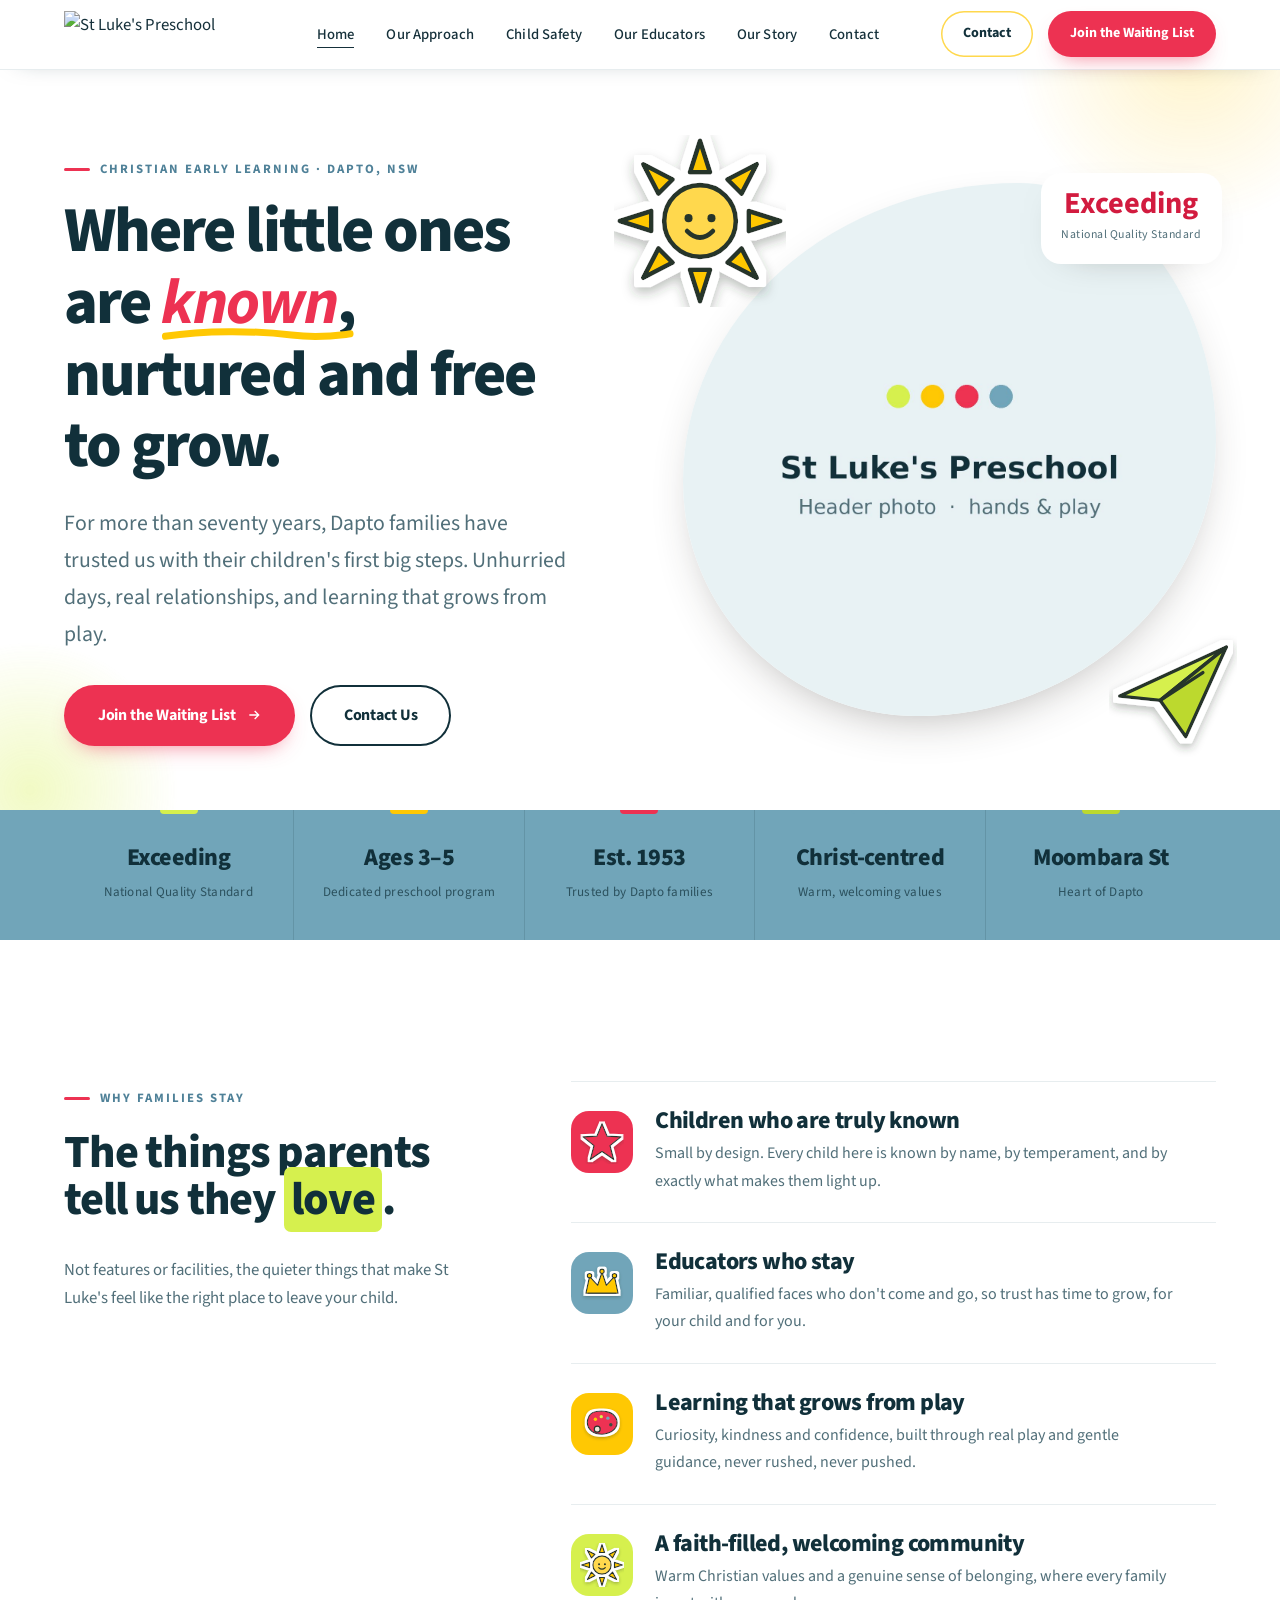
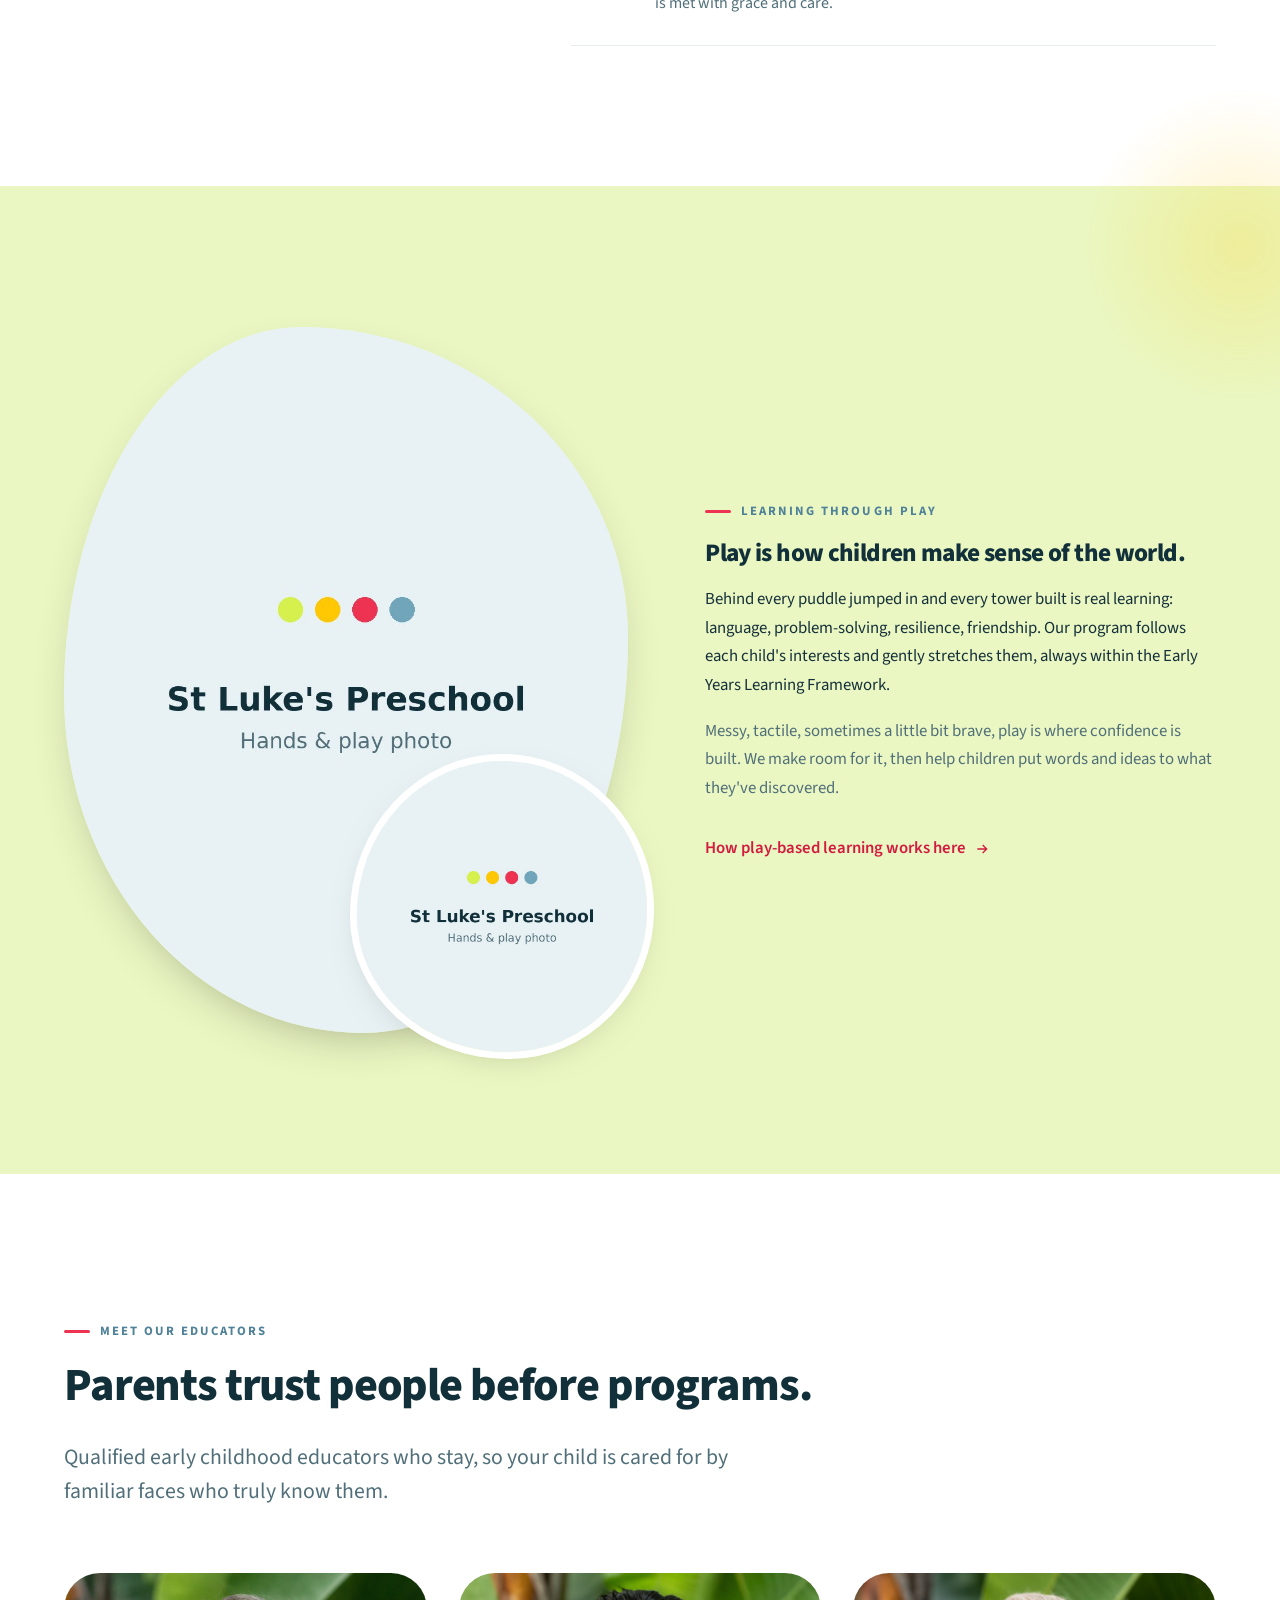
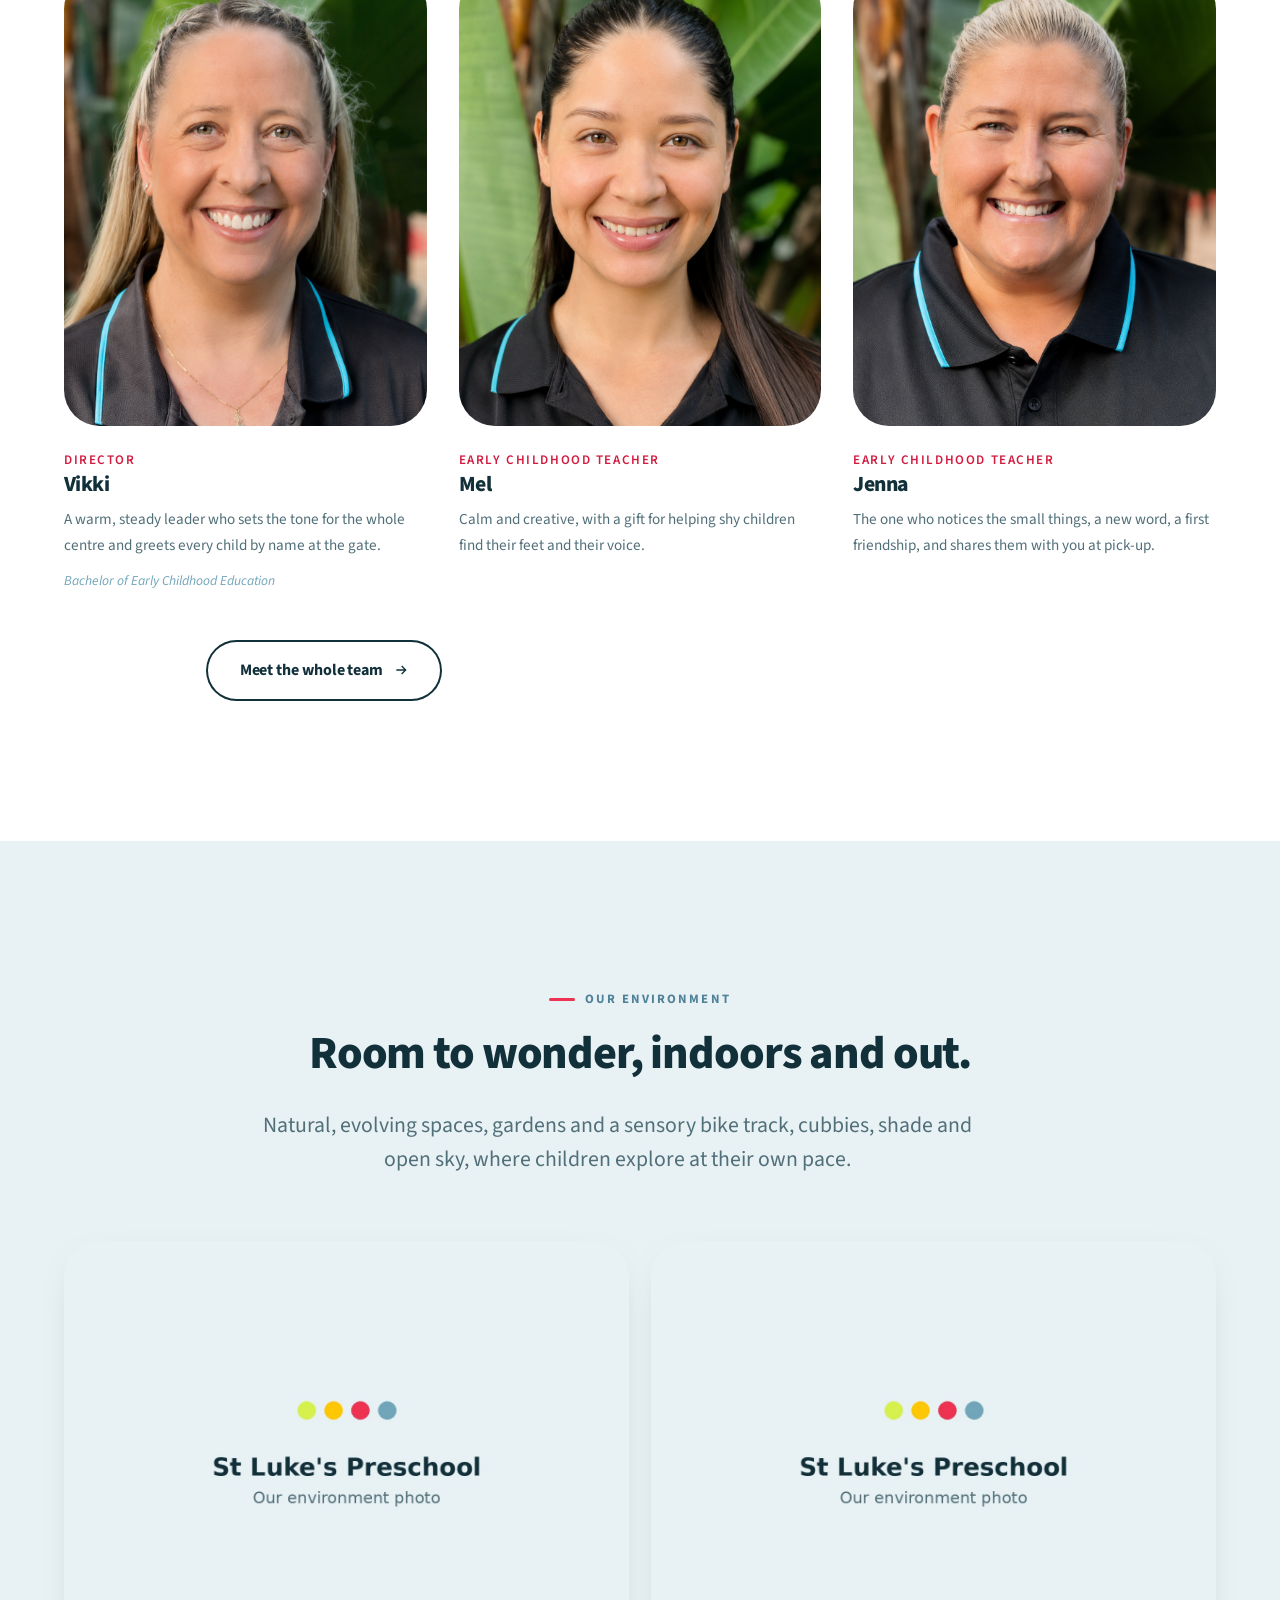
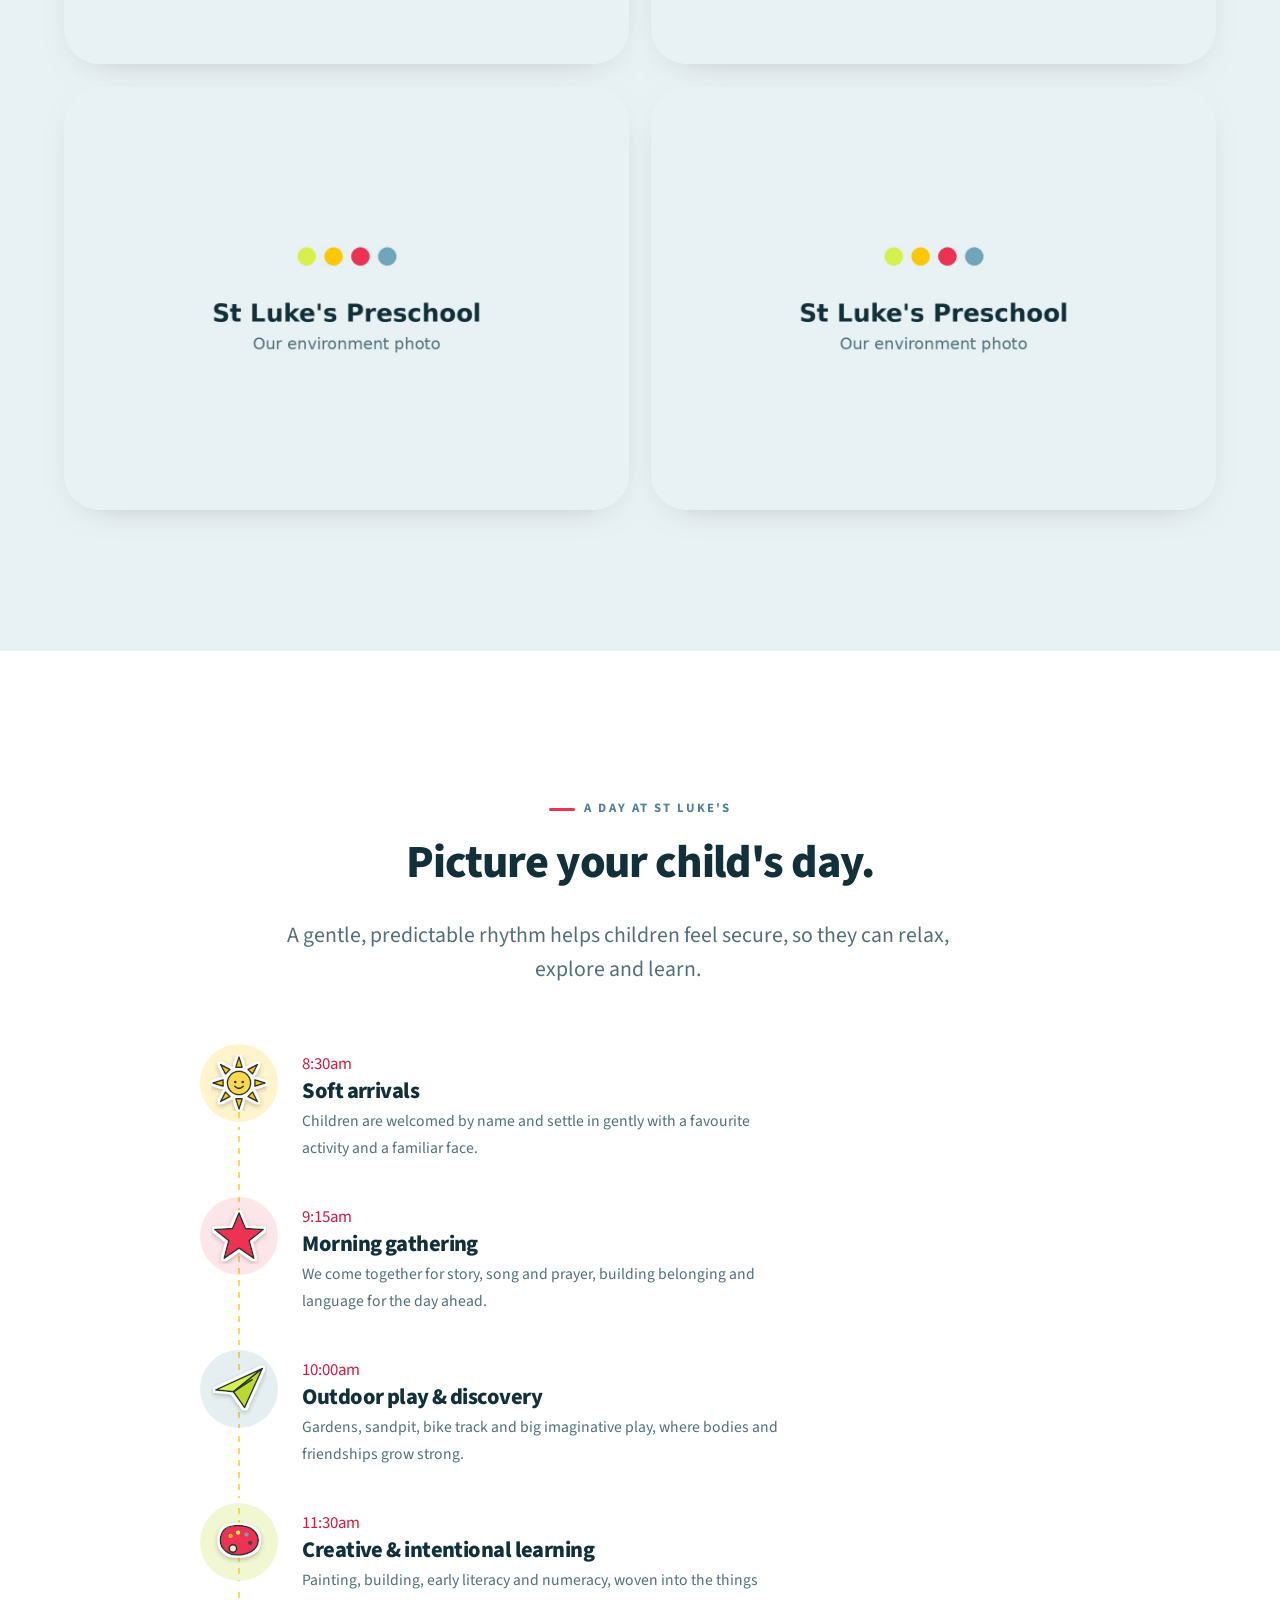
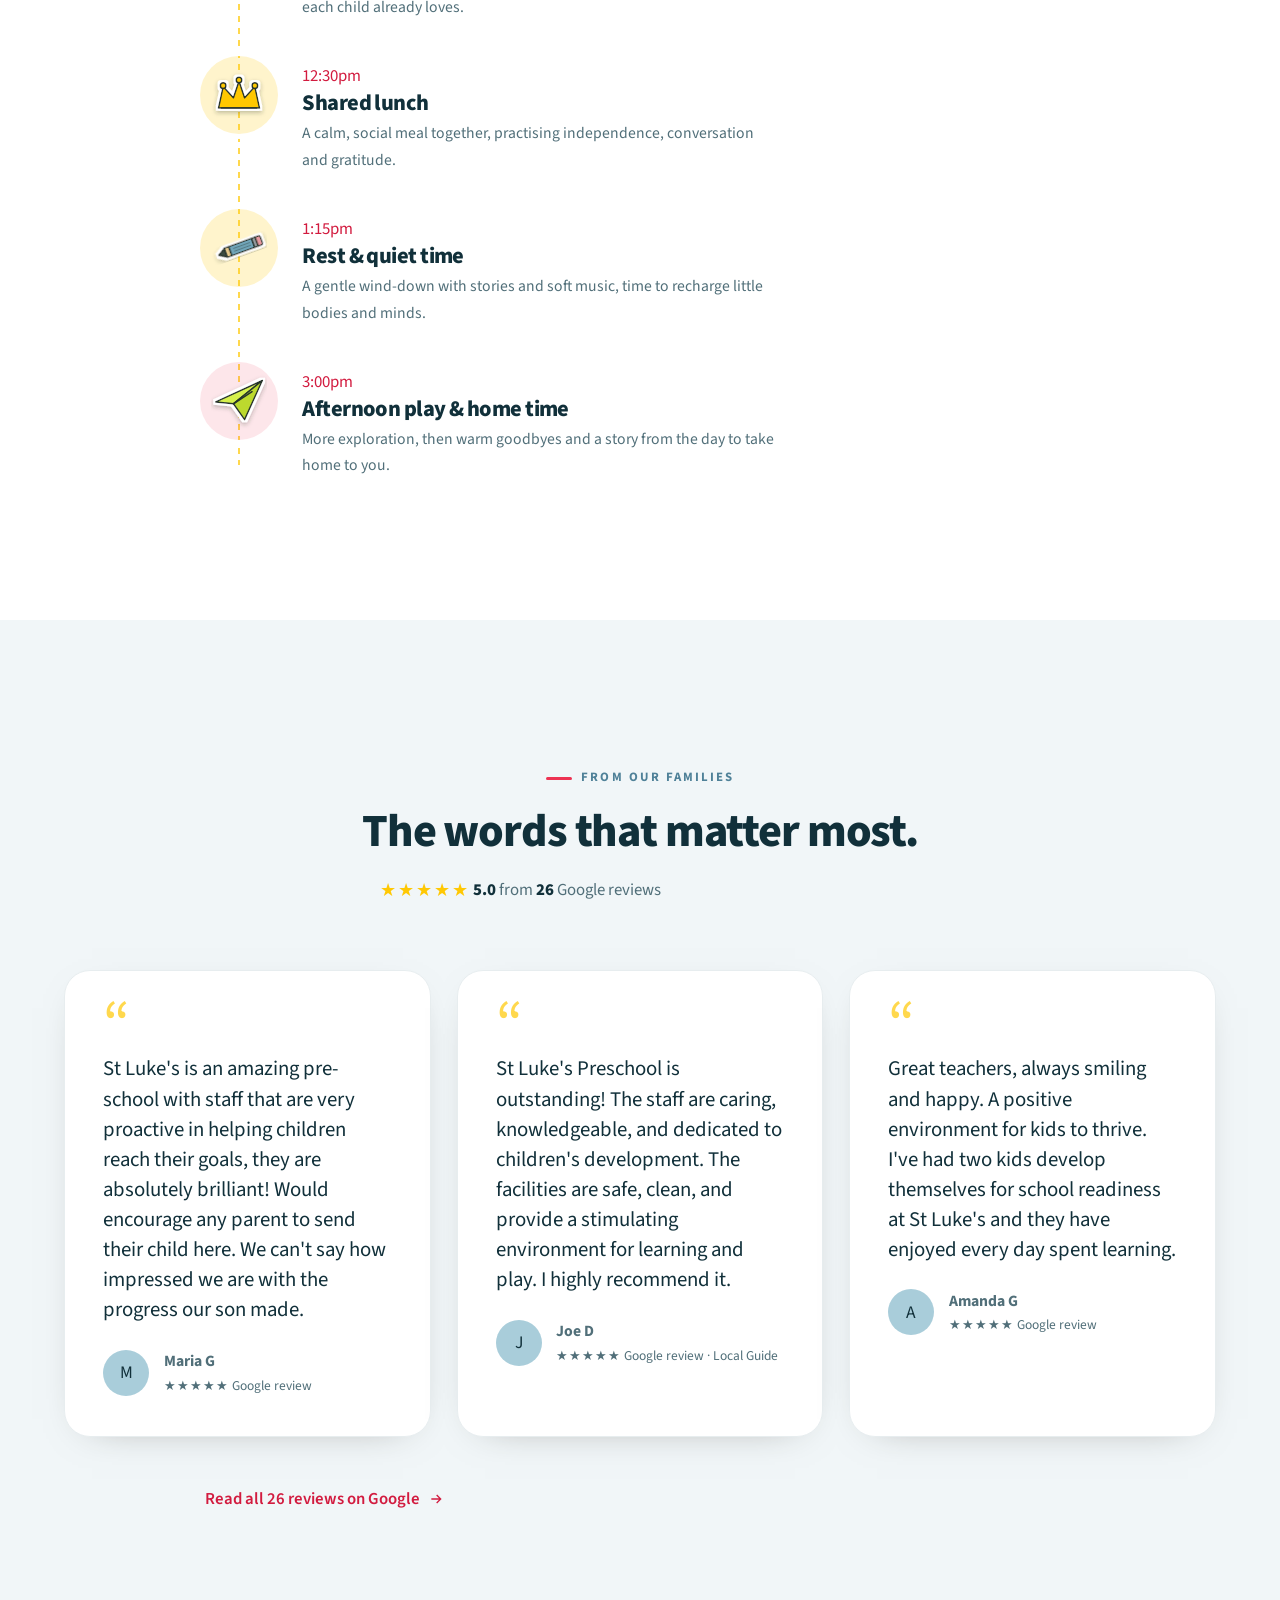
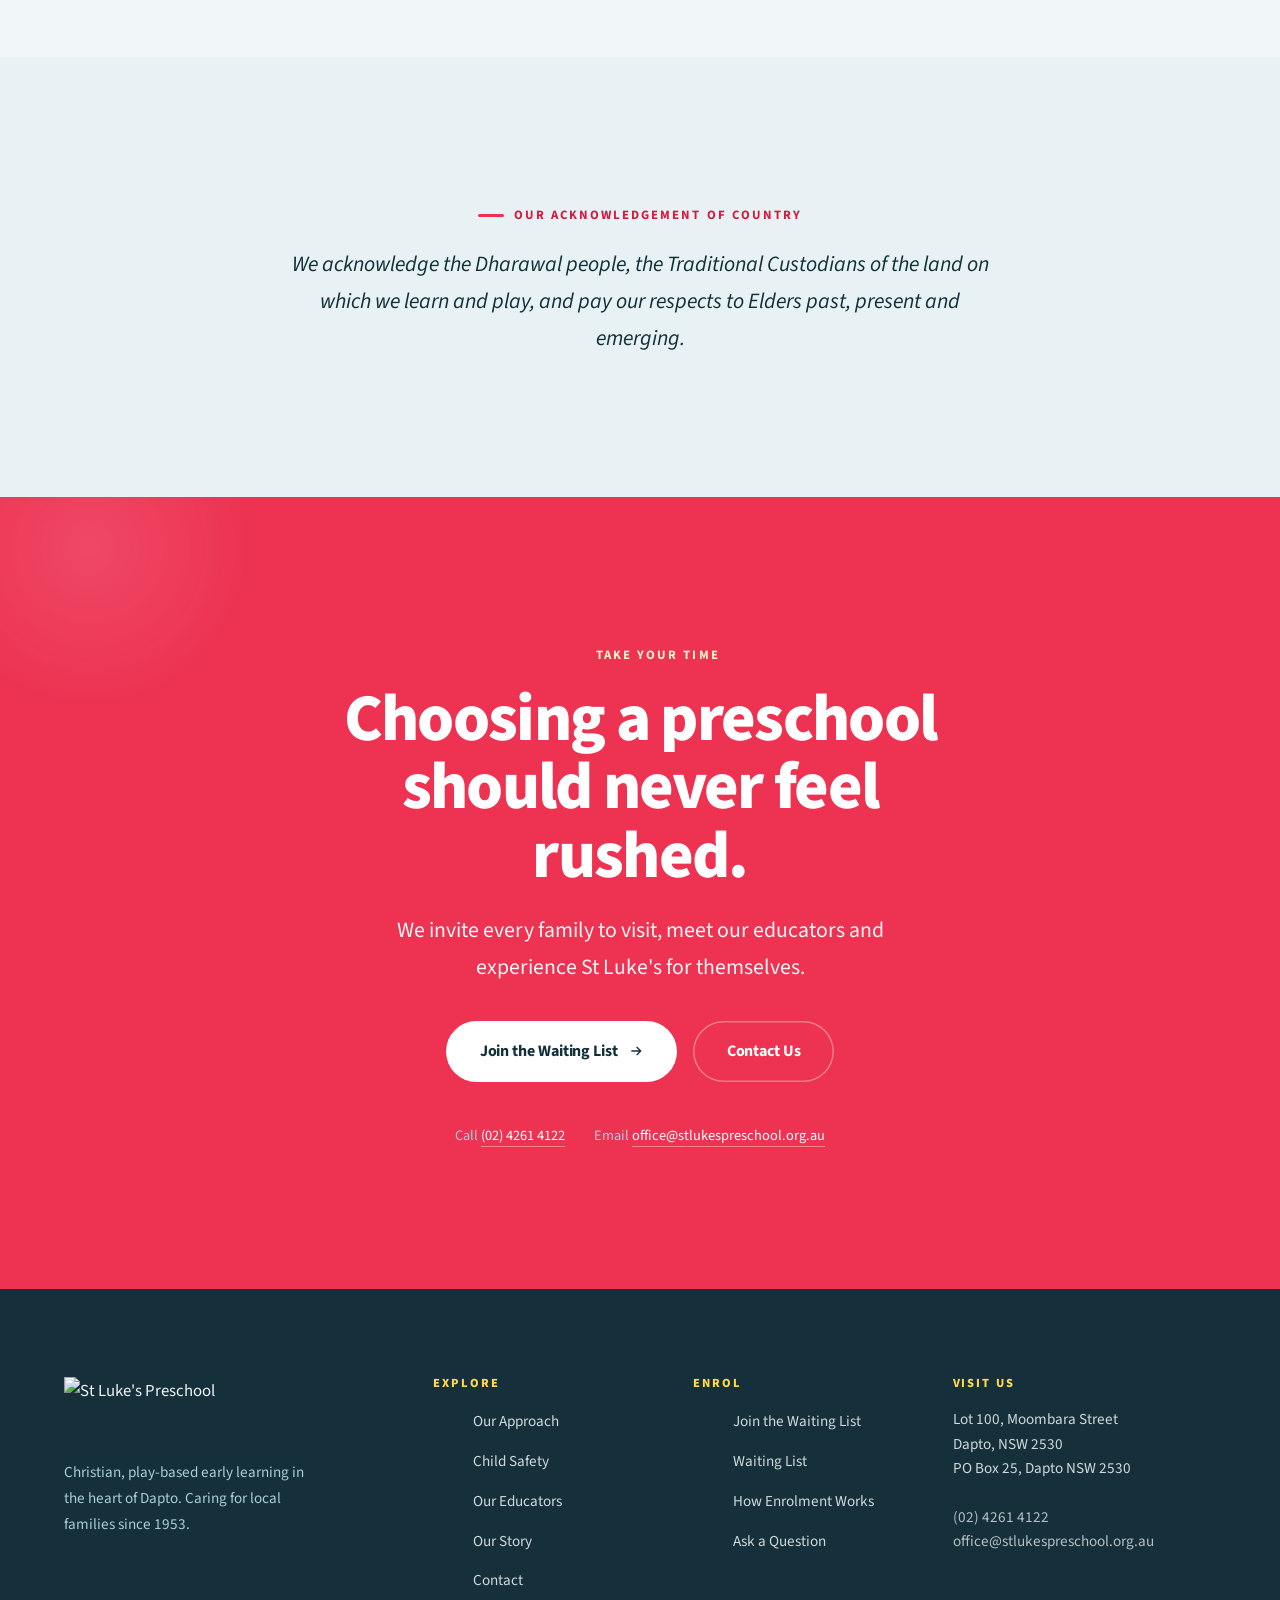
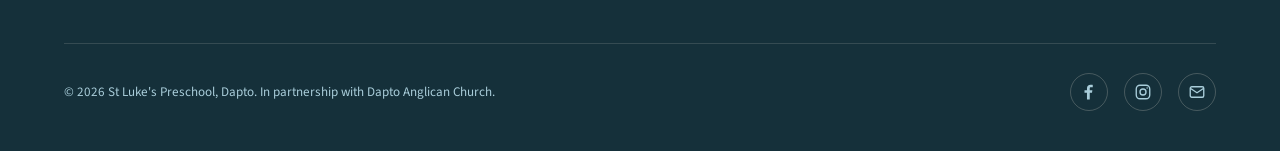
==== index.html @ d0229116 "Face-free photos, header slot, waitlist CTA, timeline stickers" ====
<!DOCTYPE html>
<html lang="en-AU">
<head>
<meta charset="UTF-8">
<meta name="viewport" content="width=device-width, initial-scale=1">
<title>St Luke's Preschool Dapto | Christian Early Learning, Ages 3–5</title>
<meta name="description" content="St Luke's Preschool is a Christian early learning centre in Dapto, NSW, rated Exceeding the National Quality Standard. Warm, play-based learning for 3–5 year olds since 1953. Enrol today.">
<meta name="keywords" content="Preschool Dapto, Early Learning Dapto, Christian Preschool, School Readiness, Play Based Learning, Childcare Dapto, Outdoor Learning, Early Childhood Education">
<link rel="canonical" href="https://www.stlukespreschool.org.au/">
<meta property="og:title" content="St Luke's Preschool Dapto | Christian Early Learning">
<meta property="og:description" content="Warm, play-based, Christ-centred early learning in the heart of Dapto. Exceeding the National Quality Standard.">
<meta property="og:type" content="website">
<meta property="og:image" content="https://images.squarespace-cdn.com/content/v1/5cd36d3faadd343a1b4e7133/1561000660241-JR309UO80O5GHP8TYJ64/StLukes_Logo_RGB.png?format=1500w">
<link rel="preconnect" href="https://fonts.googleapis.com">
<link rel="preconnect" href="https://fonts.gstatic.com" crossorigin>
<link rel="preconnect" href="https://images.squarespace-cdn.com">
<link rel="stylesheet" href="assets/css/style.css">
<link rel="stylesheet" href="assets/css/refined.css">
<script type="application/ld+json">
{
  "@context": "https://schema.org",
  "@type": "Preschool",
  "name": "St Luke's Preschool",
  "description": "Christian play-based preschool for 3–5 year olds in Dapto, NSW, rated Exceeding the National Quality Standard.",
  "url": "https://www.stlukespreschool.org.au/",
  "logo": "https://images.squarespace-cdn.com/content/v1/5cd36d3faadd343a1b4e7133/1561000660241-JR309UO80O5GHP8TYJ64/StLukes_Logo_RGB.png",
  "telephone": "+61242614122",
  "email": "office@stlukespreschool.org.au",
  "foundingDate": "1953",
  "address": { "@type": "PostalAddress", "streetAddress": "Lot 100, Moombara Street", "addressLocality": "Dapto", "addressRegion": "NSW", "postalCode": "2530", "addressCountry": "AU" },
  "areaServed": ["Dapto", "Horsley", "Kanahooka", "Brownsville", "Wollongong"]
}
</script>
</head>
<body class="home-refined">
<a class="skip-link" href="#main">Skip to content</a>

<!-- ============ HEADER (solid, light) ============ -->
<header class="site-header" data-static>
  <nav class="nav wrap" aria-label="Primary">
    <a class="nav__logo" href="index.html" aria-label="St Luke's Preschool home">
      <img class="logo-light" src="https://images.squarespace-cdn.com/content/v1/5cd36d3faadd343a1b4e7133/1561011271362-WZL18BUPBZLLY5ZI9XCS/StLukes_Logo_RGB_WhiteText.png?format=500w" alt="St Luke's Preschool">
      <img class="logo-dark" src="https://images.squarespace-cdn.com/content/v1/5cd36d3faadd343a1b4e7133/1561000660241-JR309UO80O5GHP8TYJ64/StLukes_Logo_RGB.png?format=500w" alt="St Luke's Preschool">
    </a>
    <ul class="nav__links">
      <li><a href="index.html" aria-current="page">Home</a></li>
      <li><a href="philosophy.html">Our Approach</a></li>
      <li><a href="safety.html">Child Safety</a></li>
      <li><a href="team.html">Our Educators</a></li>
      <li><a href="history.html">Our Story</a></li>
      <li><a href="contact.html">Contact</a></li>
    </ul>
    <div class="nav__cta">
      <a class="btn btn--outline-light" href="contact.html">Contact</a>
      <a class="btn btn--timber" href="enrol.html">Join the Waiting List</a>
    </div>
    <button class="nav__toggle" aria-label="Open menu" aria-expanded="false"><span></span><span></span><span></span></button>
  </nav>
</header>

<main id="main">

<!-- ============ HERO ============ -->
<section class="hero-soft">
  <span class="bloom bloom--sand" style="width:360px;height:360px;top:-130px;right:-90px"></span>
  <span class="bloom bloom--lime" style="width:300px;height:300px;bottom:-130px;left:-120px"></span>
  <div class="wrap">
    <div class="hero-soft__grid">
      <div class="hero-soft__body">
        <span class="eyebrow">Christian Early Learning · Dapto, NSW</span>
        <h1>Where little ones are <span class="headline-underline"><em>known</em>,<svg viewBox="0 0 200 12" preserveAspectRatio="none" aria-hidden="true"><path stroke="currentColor" fill="none" stroke-linecap="round" stroke-width="6" style="color:var(--yellow)" d="M4 7 C45 2 95 2 135 6 C165 9 185 6 196 5"/></svg></span> nurtured and free to grow.</h1>
        <p>For more than seventy years, Dapto families have trusted us with their children's first big steps. Unhurried days, real relationships, and learning that grows from play.</p>
        <div class="hero-soft__cta">
          <a class="btn btn--primary" href="enrol.html">Join the Waiting List
            <svg width="16" height="16" viewBox="0 0 24 24" fill="none" stroke="currentColor" stroke-width="2"><path d="M5 12h14M13 6l6 6-6 6"/></svg>
          </a>
          <a class="btn btn--ghost" href="contact.html">Contact Us</a>
        </div>
      </div>
      <div class="hero-soft__media">
        <div class="main mask-1 mask-morph">
          <img src="assets/img/header.jpg" alt="St Luke's outdoor learning space in Dapto: a shaded timber play area surrounded by garden">
        </div>
        <div class="stat">
          <strong>Exceeding</strong>
          <span>National Quality Standard</span>
        </div>
        <span class="sticker sticker--abs s-xl sticker--spin" style="top:-9%;left:-13%;z-index:6"><svg viewBox="0 0 120 120"><use href="#st-sun"/></svg></span>
        <span class="sticker sticker--abs s-lg sticker--spin b" style="bottom:-8%;right:-4%;z-index:6"><svg viewBox="0 0 120 120"><use href="#st-plane"/></svg></span>
      </div>
    </div>
  </div>
</section>

<!-- ============ TRUST BAR ============ -->
<section class="trustbar" aria-label="At a glance">
  <div class="wrap">
    <div class="trustbar__grid">
      <div class="trustbar__item"><strong>Exceeding</strong><span>National Quality Standard</span></div>
      <div class="trustbar__item"><strong>Ages 3–5</strong><span>Dedicated preschool program</span></div>
      <div class="trustbar__item"><strong>Est. 1953</strong><span>Trusted by Dapto families</span></div>
      <div class="trustbar__item"><strong>Christ-centred</strong><span>Warm, welcoming values</span></div>
      <div class="trustbar__item"><strong>Moombara St</strong><span>Heart of Dapto</span></div>
    </div>
  </div>
</section>

<!-- ============ WHY FAMILIES LOVE ST LUKE'S ============ -->
<section class="section">
  <div class="wrap">
    <div class="loves__grid">
      <div class="loves__intro">
        <span class="eyebrow">Why families stay</span>
        <h2>The things parents tell us they <span class="hl-lime">love</span>.</h2>
        <p class="muted mt-2">Not features or facilities, the quieter things that make St Luke's feel like the right place to leave your child.</p>
      </div>
      <div class="loves__list">
        <div class="love-item reveal">
          <span class="love-item__mark" aria-hidden="true"><span class="sticker"><svg viewBox="0 0 120 120"><use href="#st-star"/></svg></span></span>
          <div><h3>Children who are truly known</h3><p>Small by design. Every child here is known by name, by temperament, and by exactly what makes them light up.</p></div>
        </div>
        <div class="love-item reveal">
          <span class="love-item__mark" aria-hidden="true"><span class="sticker"><svg viewBox="0 0 120 120"><use href="#st-crown"/></svg></span></span>
          <div><h3>Educators who stay</h3><p>Familiar, qualified faces who don't come and go, so trust has time to grow, for your child and for you.</p></div>
        </div>
        <div class="love-item reveal">
          <span class="love-item__mark" aria-hidden="true"><span class="sticker"><svg viewBox="0 0 120 120"><use href="#st-palette"/></svg></span></span>
          <div><h3>Learning that grows from play</h3><p>Curiosity, kindness and confidence, built through real play and gentle guidance, never rushed, never pushed.</p></div>
        </div>
        <div class="love-item reveal">
          <span class="love-item__mark" aria-hidden="true"><span class="sticker"><svg viewBox="0 0 120 120"><use href="#st-sun"/></svg></span></span>
          <div><h3>A faith-filled, welcoming community</h3><p>Warm Christian values and a genuine sense of belonging, where every family is met with grace and care.</p></div>
        </div>
      </div>
    </div>
  </div>
</section>

<!-- ============ LEARNING THROUGH PLAY ============ -->
<section class="section section--limesoft">
  <span class="bloom bloom--sand" style="width:320px;height:320px;top:-100px;right:-120px"></span>
  <div class="wrap">
    <div class="play__grid">
      <div class="play__media reveal">
        <div class="a mask-2"><img src="assets/img/play-1.jpg" alt="Hands-on, play-based learning at St Luke's Preschool"></div>
        <div class="b mask-3"><img src="assets/img/play-2.jpg" alt="Children's hands exploring materials during play"></div>
      </div>
      <div class="reveal reveal-d1">
        <span class="eyebrow">Learning through play</span>
        <h2 class="section-head" style="margin-bottom:1.1rem">Play is how children make sense of the world.</h2>
        <p style="margin-bottom:1.1rem">Behind every puddle jumped in and every tower built is real learning: language, problem-solving, resilience, friendship. Our program follows each child's interests and gently stretches them, always within the Early Years Learning Framework.</p>
        <p class="muted">Messy, tactile, sometimes a little bit brave, play is where confidence is built. We make room for it, then help children put words and ideas to what they've discovered.</p>
        <a class="textlink mt-2" href="philosophy.html#play">How play-based learning works here
          <svg width="16" height="16" viewBox="0 0 24 24" fill="none" stroke="currentColor" stroke-width="2"><path d="M5 12h14M13 6l6 6-6 6"/></svg>
        </a>
      </div>
    </div>
  </div>
</section>

<!-- ============ MEET OUR EDUCATORS ============ -->
<section class="section">
  <div class="wrap">
    <div class="section-head reveal">
      <span class="eyebrow">Meet our educators</span>
      <h2>Parents trust people before programs.</h2>
      <p class="lead mt-2">Qualified early childhood educators who stay, so your child is cared for by familiar faces who truly know them.</p>
    </div>
    <div class="educators">
      <article class="educator reveal">
        <div class="educator__photo mask-soft"><img src="assets/img/vikki.jpg" alt="Vikki, Director of St Luke's Preschool"></div>
        <span class="role">Director</span>
        <h3>Vikki</h3>
        <p>A warm, steady leader who sets the tone for the whole centre and greets every child by name at the gate.</p>
        <p class="qual">Bachelor of Early Childhood Education</p>
      </article>
      <article class="educator reveal reveal-d1">
        <div class="educator__photo mask-soft"><img src="assets/img/mel.jpg" alt="Mel, Early Childhood Teacher at St Luke's Preschool"></div>
        <span class="role">Early Childhood Teacher</span>
        <h3>Mel</h3>
        <p>Calm and creative, with a gift for helping shy children find their feet and their voice.</p>
      </article>
      <article class="educator reveal reveal-d2">
        <div class="educator__photo mask-soft"><img src="assets/img/jenna.jpg" alt="Jenna, Early Childhood Teacher at St Luke's Preschool"></div>
        <span class="role">Early Childhood Teacher</span>
        <h3>Jenna</h3>
        <p>The one who notices the small things, a new word, a first friendship, and shares them with you at pick-up.</p>
      </article>
    </div>
    <p class="text-center mt-3"><a class="btn btn--ghost" href="team.html">Meet the whole team
      <svg width="16" height="16" viewBox="0 0 24 24" fill="none" stroke="currentColor" stroke-width="2"><path d="M5 12h14M13 6l6 6-6 6"/></svg>
    </a></p>
  </div>
</section>

<!-- ============ OUR ENVIRONMENT ============ -->
<section class="section section--sand">
  <div class="wrap">
    <div class="section-head section-head--center reveal">
      <span class="eyebrow">Our environment</span>
      <h2>Room to wonder, indoors and out.</h2>
      <p class="lead mt-2">Natural, evolving spaces, gardens and a sensory bike track, cubbies, shade and open sky, where children explore at their own pace.</p>
    </div>
    <div class="env__grid">
      <figure class="env-a mask-soft reveal"><img src="assets/img/env-1.jpg" alt="St Luke's outdoor play space"></figure>
      <figure class="env-b mask-soft reveal reveal-d1"><img src="assets/img/env-2.jpg" alt="Natural materials and resources for play"></figure>
      <figure class="env-c mask-soft reveal reveal-d1"><img src="assets/img/env-3.jpg" alt="A corner of the St Luke's learning environment"></figure>
      <figure class="env-d mask-soft reveal"><img src="assets/img/env-4.jpg" alt="Indoor creative play space at St Luke's"></figure>
    </div>
  </div>
</section>

<!-- ============ A DAY AT ST LUKE'S ============ -->
<section class="section day">
  <div class="wrap">
    <div class="section-head section-head--center reveal">
      <span class="eyebrow">A day at St Luke's</span>
      <h2>Picture your child's day.</h2>
      <p class="lead mt-2">A gentle, predictable rhythm helps children feel secure, so they can relax, explore and learn.</p>
    </div>
    <div class="day__line">
      <div class="day-item reveal">
        <span class="day-item__icon"><span class="sticker"><svg viewBox="0 0 120 120"><use href="#st-sun"/></svg></span></span>
        <div class="time">8:30am</div><h3>Soft arrivals</h3>
        <p>Children are welcomed by name and settle in gently with a favourite activity and a familiar face.</p>
      </div>
      <div class="day-item reveal">
        <span class="day-item__icon"><span class="sticker"><svg viewBox="0 0 120 120"><use href="#st-star"/></svg></span></span>
        <div class="time">9:15am</div><h3>Morning gathering</h3>
        <p>We come together for story, song and prayer, building belonging and language for the day ahead.</p>
      </div>
      <div class="day-item reveal">
        <span class="day-item__icon"><span class="sticker"><svg viewBox="0 0 120 120"><use href="#st-plane"/></svg></span></span>
        <div class="time">10:00am</div><h3>Outdoor play &amp; discovery</h3>
        <p>Gardens, sandpit, bike track and big imaginative play, where bodies and friendships grow strong.</p>
      </div>
      <div class="day-item reveal">
        <span class="day-item__icon"><span class="sticker"><svg viewBox="0 0 120 120"><use href="#st-palette"/></svg></span></span>
        <div class="time">11:30am</div><h3>Creative &amp; intentional learning</h3>
        <p>Painting, building, early literacy and numeracy, woven into the things each child already loves.</p>
      </div>
      <div class="day-item reveal">
        <span class="day-item__icon"><span class="sticker"><svg viewBox="0 0 120 120"><use href="#st-crown"/></svg></span></span>
        <div class="time">12:30pm</div><h3>Shared lunch</h3>
        <p>A calm, social meal together, practising independence, conversation and gratitude.</p>
      </div>
      <div class="day-item reveal">
        <span class="day-item__icon"><span class="sticker"><svg viewBox="0 0 120 120"><use href="#st-pencil"/></svg></span></span>
        <div class="time">1:15pm</div><h3>Rest &amp; quiet time</h3>
        <p>A gentle wind-down with stories and soft music, time to recharge little bodies and minds.</p>
      </div>
      <div class="day-item reveal">
        <span class="day-item__icon"><span class="sticker"><svg viewBox="0 0 120 120"><use href="#st-plane"/></svg></span></span>
        <div class="time">3:00pm</div><h3>Afternoon play &amp; home time</h3>
        <p>More exploration, then warm goodbyes and a story from the day to take home to you.</p>
      </div>
    </div>
  </div>
</section>

<!-- ============ TESTIMONIALS ============ -->
<section class="section section--cream">
  <div class="wrap">
    <div class="section-head section-head--center reveal">
      <span class="eyebrow">From our families</span>
      <h2>The words that matter most.</h2>
      <p class="rating-line reveal"><span class="stars" aria-hidden="true">★★★★★</span> <strong>5.0</strong> from <strong>26</strong> Google reviews</p>
    </div>
    <div class="testi__grid">
      <figure class="quote reveal">
        <div class="quote__mark" aria-hidden="true">&ldquo;</div>
        <blockquote><p>St Luke's is an amazing pre-school with staff that are very proactive in helping children reach their goals, they are absolutely brilliant! Would encourage any parent to send their child here. We can't say how impressed we are with the progress our son made.</p></blockquote>
        <figcaption class="quote__who"><span class="avatar">M</span><span><strong>Maria G</strong><span><span class="stars-sm" aria-hidden="true">★★★★★</span> Google review</span></span></figcaption>
      </figure>
      <figure class="quote reveal reveal-d1">
        <div class="quote__mark" aria-hidden="true">&ldquo;</div>
        <blockquote><p>St Luke's Preschool is outstanding! The staff are caring, knowledgeable, and dedicated to children's development. The facilities are safe, clean, and provide a stimulating environment for learning and play. I highly recommend it.</p></blockquote>
        <figcaption class="quote__who"><span class="avatar">J</span><span><strong>Joe D</strong><span><span class="stars-sm" aria-hidden="true">★★★★★</span> Google review · Local Guide</span></span></figcaption>
      </figure>
      <figure class="quote reveal reveal-d2">
        <div class="quote__mark" aria-hidden="true">&ldquo;</div>
        <blockquote><p>Great teachers, always smiling and happy. A positive environment for kids to thrive. I've had two kids develop themselves for school readiness at St Luke's and they have enjoyed every day spent learning.</p></blockquote>
        <figcaption class="quote__who"><span class="avatar">A</span><span><strong>Amanda G</strong><span><span class="stars-sm" aria-hidden="true">★★★★★</span> Google review</span></span></figcaption>
      </figure>
    </div>
    <p class="text-center mt-3"><a class="textlink" href="https://www.google.com/maps/search/St+Luke's+Preschool+Dapto+NSW">Read all 26 reviews on Google
      <svg width="16" height="16" viewBox="0 0 24 24" fill="none" stroke="currentColor" stroke-width="2"><path d="M5 12h14M13 6l6 6-6 6"/></svg>
    </a></p>
  </div>
</section>

<!-- ============ ACKNOWLEDGEMENT ============ -->
<section class="section acknowledge">
  <div class="wrap-narrow reveal">
    <span class="eyebrow">Our acknowledgement of Country</span>
    <p>We acknowledge the Dharawal people, the Traditional Custodians of the land on which we learn and play, and pay our respects to Elders past, present and emerging.</p>
  </div>
</section>

<!-- ============ FINAL INVITE ============ -->
<section class="section invite">
  <span class="bloom bloom--sage"></span>
  <div class="wrap-narrow reveal">
    <span class="eyebrow" style="color:var(--sand)">Take your time</span>
    <h2>Choosing a preschool should never feel rushed.</h2>
    <p>We invite every family to visit, meet our educators and experience St Luke's for themselves.</p>
    <div style="display:flex;gap:1rem;justify-content:center;flex-wrap:wrap">
      <a class="btn btn--light" href="enrol.html">Join the Waiting List
        <svg width="16" height="16" viewBox="0 0 24 24" fill="none" stroke="currentColor" stroke-width="2"><path d="M5 12h14M13 6l6 6-6 6"/></svg>
      </a>
      <a class="btn btn--outline-light" href="contact.html">Contact Us</a>
    </div>
    <div class="cta-final__mini" style="justify-content:center">
      <span>Call <a href="tel:+61242614122">(02) 4261 4122</a></span>
      <span>Email <a href="mailto:office@stlukespreschool.org.au">office@stlukespreschool.org.au</a></span>
    </div>
  </div>
</section>

</main>

<div data-footer></div>

<script src="assets/js/main.js"></script>
<script src="assets/js/footer.js"></script>
<script src="assets/js/stickers.js"></script>
</body>
</html>
---- assets/css/style.css ----
/* =====================================================================
   St Luke's Preschool, Design System
   Evolution, not rebrand. Warm, calm, editorial, trustworthy.
   ===================================================================== */

/* ---------- Fonts ----------
   Primary face: Myriad Pro (licensed). Drop your Adobe Fonts / Typekit kit in the
   <head> and it renders natively everywhere. Source Sans 3 (Adobe's open sibling,
   near-identical to Myriad Pro) is loaded as the rendering fallback so the site
   looks correct without the licensed kit. */
@import url('https://fonts.googleapis.com/css2?family=Source+Sans+3:ital,wght@0,300;0,400;0,500;0,600;0,700;0,800;0,900;1,400;1,600&display=swap');

/* ---------- Tokens ---------- */
:root {
  /* Brand brights, preschool palette */
  --lime:     #d6f04e;
  --lime-deep:#bcd92f;
  --yellow:   #ffc803;
  --yellow-deep:#e6ad00;
  --red:      #ed3252;
  --red-deep: #d21b3f;
  --blue:     #71a5b9;
  --blue-deep:#4f8198;
  --white:    #ffffff;

  /* Semantic tokens (mapped onto the brights + premium neutrals) */
  --warm-white:   #ffffff;
  --soft-cream:   #f1f6f8;   /* cool soft alt section */
  --sand:         #fff3c9;   /* sunny block */
  --sand-deep:    #ffd84d;
  --timber:       #ed3252;   /* primary action / energetic accent */
  --timber-deep:  #d21b3f;
  --sage:         #71a5b9;   /* calm blue accent */
  --sage-soft:    #a9cdda;
  --forest:       #1d4a59;   /* deep teal */
  --forest-deep:  #11303a;   /* ink, dark sections, headings */
  --charcoal:     #15303a;   /* body text */
  --charcoal-soft:#516f79;   /* muted text */
  --line:         #e7edef;

  /* Typography, Myriad Pro with Source Sans 3 fallback */
  --display: "Myriad Pro", "Source Sans 3", -apple-system, BlinkMacSystemFont, "Segoe UI", Tahoma, sans-serif;
  --serif: var(--display);
  --sans:  "Myriad Pro", "Source Sans 3", -apple-system, BlinkMacSystemFont, "Segoe UI", Tahoma, sans-serif;

  /* Fluid type scale */
  --fs-hero:  clamp(2.9rem, 7vw, 6.4rem);
  --fs-h1:    clamp(2.4rem, 5.2vw, 4.6rem);
  --fs-h2:    clamp(1.9rem, 3.6vw, 3.1rem);
  --fs-h3:    clamp(1.35rem, 2.2vw, 1.75rem);
  --fs-lead:  clamp(1.12rem, 1.7vw, 1.4rem);
  --fs-body:  1.05rem;
  --fs-small: 0.86rem;

  /* Rhythm */
  --section:  clamp(4.5rem, 11vw, 9.5rem);
  --gutter:   clamp(1.4rem, 5vw, 5rem);
  --maxw:     1280px;
  --radius:   14px;
  --radius-lg: 26px;

  --ease: cubic-bezier(0.22, 0.61, 0.36, 1);
  --shadow: 0 18px 50px -24px rgba(46, 43, 37, 0.45);
  --shadow-soft: 0 10px 40px -28px rgba(46, 43, 37, 0.55);
}

/* ---------- Reset ---------- */
*, *::before, *::after { box-sizing: border-box; }
* { margin: 0; }
html { -webkit-text-size-adjust: 100%; scroll-behavior: smooth; }
@media (prefers-reduced-motion: reduce) {
  html { scroll-behavior: auto; }
  *, *::before, *::after { animation-duration: 0.001ms !important; transition-duration: 0.001ms !important; }
}
body {
  font-family: var(--sans);
  font-size: var(--fs-body);
  line-height: 1.7;
  color: var(--charcoal);
  background: var(--warm-white);
  -webkit-font-smoothing: antialiased;
  text-rendering: optimizeLegibility;
  overflow-x: hidden;
}
img { max-width: 100%; display: block; }
a { color: inherit; text-decoration: none; }
button { font-family: inherit; cursor: pointer; border: none; background: none; }

/* ---------- Typography ---------- */
h1, h2, h3, h4 {
  font-family: var(--display);
  font-weight: 800;
  line-height: 1.03;
  letter-spacing: -0.025em;
  color: var(--forest-deep);
}
h1 em, h2 em, h3 em { font-style: italic; font-weight: 700; }
.eyebrow {
  font-family: var(--sans);
  font-size: 0.8rem;
  font-weight: 700;
  letter-spacing: 0.16em;
  text-transform: uppercase;
  color: var(--blue-deep);
  display: inline-flex;
  align-items: center;
  gap: 0.6rem;
  margin-bottom: 1.2rem;
}
.eyebrow::before {
  content: ''; width: 26px; height: 3px; border-radius: 3px;
  background: var(--red); display: inline-block;
}
.section-head--center .eyebrow, .text-center .eyebrow { justify-content: center; }
.lead { font-size: var(--fs-lead); line-height: 1.55; color: var(--charcoal-soft); }
p { max-width: 65ch; }
em { font-style: italic; }

/* ---------- Layout ---------- */
.wrap { max-width: var(--maxw); margin-inline: auto; padding-inline: var(--gutter); }
.wrap-narrow { max-width: 920px; margin-inline: auto; padding-inline: var(--gutter); }
.section { padding-block: var(--section); }
.section--cream { background: var(--soft-cream); }
.section--sand { background: #e8f1f4; }
.section--forest { background: var(--forest-deep); color: var(--soft-cream); }
.section--forest h1, .section--forest h2, .section--forest h3 { color: var(--warm-white); }
.section--forest .lead { color: var(--sand); }

/* ---- Brand colour-block sections (all five colours, balanced) ---- */
.section--blue   { background: var(--blue);  color: var(--forest-deep); }
.section--lime   { background: var(--lime);  color: var(--forest-deep); }
.section--yellow { background: var(--yellow); color: var(--forest-deep); }
.section--limesoft { background: #eaf7c2; color: var(--charcoal); }
.section--bluesoft { background: #e4eef2; color: var(--charcoal); }
.section--red    { background: var(--red); color: #fff; }
.section--red h1, .section--red h2, .section--red h3 { color: #fff; }
.section--red .lead, .section--red p { color: rgba(255,255,255,0.94); }
.section--red .eyebrow { color: #fff; }
.section--red .eyebrow::before { background: var(--yellow); }
.section--blue .eyebrow { color: var(--forest-deep); }
.section--blue .eyebrow::before { background: var(--red); }

/* Marker-pen highlight (surfaces lime/yellow inside headings) */
.hl-lime, .hl-yellow {
  -webkit-box-decoration-break: clone; box-decoration-break: clone;
  padding: 0 0.16em; border-radius: 7px; color: var(--forest-deep);
}
.hl-lime { background: var(--lime); }
.hl-yellow { background: var(--yellow); }

/* ---------- Buttons ---------- */
.btn {
  display: inline-flex; align-items: center; gap: 0.6rem;
  font-family: var(--sans); font-weight: 700; font-size: 1rem;
  letter-spacing: -0.005em;
  padding: 1.05rem 2.1rem; border-radius: 100px;
  transition: transform 0.35s var(--ease), background 0.35s var(--ease), color 0.35s var(--ease), box-shadow 0.35s var(--ease);
  will-change: transform;
}
.btn svg { transition: transform 0.35s var(--ease); }
.btn:hover svg { transform: translateX(4px); }
.btn--primary { background: var(--red); color: #fff; box-shadow: 0 10px 22px -12px rgba(237,50,82,0.7); }
.btn--primary:hover { background: var(--red-deep); transform: translateY(-3px); box-shadow: 0 16px 30px -12px rgba(237,50,82,0.75); }
.btn--timber { background: var(--red); color: #fff; box-shadow: 0 10px 22px -12px rgba(237,50,82,0.7); }
.btn--timber:hover { background: var(--red-deep); transform: translateY(-3px); box-shadow: 0 16px 30px -12px rgba(237,50,82,0.75); }
.btn--ghost { background: transparent; color: var(--forest-deep); box-shadow: inset 0 0 0 2px var(--forest-deep); }
.btn--ghost:hover { background: var(--forest-deep); color: #fff; transform: translateY(-3px); }
.btn--light { background: var(--warm-white); color: var(--forest-deep); }
.btn--light:hover { background: #fff; transform: translateY(-2px); box-shadow: var(--shadow-soft); }
.btn--outline-light { background: transparent; color: var(--warm-white); box-shadow: inset 0 0 0 1.5px rgba(243,236,224,0.4); }
.btn--outline-light:hover { box-shadow: inset 0 0 0 1.5px var(--warm-white); transform: translateY(-2px); }

.textlink {
  display: inline-flex; align-items: center; gap: 0.5rem;
  font-weight: 600; color: var(--timber-deep);
  border-bottom: 1.5px solid transparent; padding-bottom: 2px;
  transition: border-color 0.3s var(--ease), gap 0.3s var(--ease);
}
.textlink:hover { border-color: var(--timber); gap: 0.8rem; }

/* ---------- Header ---------- */
.site-header {
  position: fixed; top: 0; left: 0; right: 0; z-index: 100;
  padding: 1.1rem 0;
  transition: background 0.5s var(--ease), box-shadow 0.5s var(--ease), padding 0.5s var(--ease);
}
.site-header.is-solid {
  background: #ffffff;
  box-shadow: 0 1px 0 var(--line), 0 8px 24px -20px rgba(20,48,58,0.5);
  padding: 0.7rem 0;
}
.nav { display: flex; align-items: center; justify-content: space-between; gap: 2rem; }
.nav__logo img { height: 56px; width: auto; transition: height 0.5s var(--ease), filter 0.5s var(--ease); }
.is-solid .nav__logo img { height: 46px; }
/* white logo on hero, dark logo when solid */
.nav__logo .logo-light { display: block; }
.nav__logo .logo-dark  { display: none; }
.is-solid .nav__logo .logo-light { display: none; }
.is-solid .nav__logo .logo-dark  { display: block; }

.nav__links { display: flex; align-items: center; gap: 2rem; list-style: none; }
.nav__links a {
  font-size: 0.92rem; font-weight: 500; color: var(--warm-white);
  letter-spacing: 0.01em; position: relative; padding-bottom: 3px;
  transition: color 0.3s var(--ease);
}
.nav__links a::after {
  content: ''; position: absolute; left: 0; bottom: 0; height: 1.5px; width: 0;
  background: currentColor; transition: width 0.35s var(--ease);
}
.nav__links a:hover::after, .nav__links a[aria-current="page"]::after { width: 100%; }
.is-solid .nav__links a { color: var(--charcoal); }
.nav__cta { display: flex; align-items: center; gap: 0.9rem; }
.nav__cta .btn { padding: 0.7rem 1.4rem; font-size: 0.88rem; }
.is-solid .nav__cta .btn--outline-light { color: var(--forest-deep); box-shadow: inset 0 0 0 1.5px var(--sand-deep); }

.nav__toggle { display: none; flex-direction: column; gap: 5px; padding: 8px; z-index: 110; }
.nav__toggle span { width: 26px; height: 2px; background: var(--warm-white); transition: all 0.4s var(--ease); }
.is-solid .nav__toggle span, .nav-open .nav__toggle span { background: var(--charcoal); }
.nav-open .nav__toggle span:nth-child(1) { transform: translateY(7px) rotate(45deg); }
.nav-open .nav__toggle span:nth-child(2) { opacity: 0; }
.nav-open .nav__toggle span:nth-child(3) { transform: translateY(-7px) rotate(-45deg); }

/* ---------- Mobile nav ---------- */
@media (max-width: 940px) {
  .nav__links, .nav__cta .btn--outline-light { display: none; }
  .nav__toggle { display: flex; }
  .nav__links {
    position: fixed; inset: 0; flex-direction: column; justify-content: center;
    gap: 1.8rem; background: var(--warm-white); padding: 2rem;
    transform: translateX(100%); transition: transform 0.55s var(--ease);
  }
  .nav-open .nav__links { transform: translateX(0); display: flex; }
  .nav-open .nav__links a { color: var(--charcoal); font-size: 1.5rem; font-family: var(--serif); }
  .nav__cta .btn--timber { padding: 0.6rem 1.1rem; font-size: 0.82rem; }
}

/* ---------- Hero ---------- */
.hero { position: relative; min-height: 100svh; display: flex; align-items: flex-end; color: var(--warm-white); overflow: hidden; }
.hero__media { position: absolute; inset: 0; z-index: -2; }
.hero__media img { width: 100%; height: 100%; object-fit: cover; }
.hero__media::after {
  content: ''; position: absolute; inset: 0;
  background: linear-gradient(180deg, rgba(17,48,58,0.45) 0%, rgba(17,48,58,0.1) 35%, rgba(17,48,58,0.25) 60%, rgba(17,48,58,0.82) 100%);
}
.hero__inner { width: 100%; padding-bottom: clamp(3rem, 8vh, 7rem); padding-top: 8rem; }
.hero__eyebrow { color: var(--sand); letter-spacing: 0.24em; }
.hero h1 { color: #fff; font-size: var(--fs-hero); font-weight: 800; max-width: 16ch; letter-spacing: -0.03em; }
.hero h1 em { font-style: italic; color: var(--yellow); }
.hero__sub { font-size: var(--fs-lead); max-width: 46ch; margin-top: 1.6rem; color: rgba(251,248,243,0.92); }
.hero__cta { display: flex; flex-wrap: wrap; gap: 1rem; margin-top: 2.4rem; }
.hero__scroll {
  position: absolute; bottom: 2rem; right: var(--gutter); font-size: 0.74rem;
  letter-spacing: 0.2em; text-transform: uppercase; display: flex; align-items: center; gap: 0.6rem; opacity: 0.85;
}
.hero__scroll span { width: 1px; height: 38px; background: rgba(251,248,243,0.6); display: inline-block; position: relative; overflow: hidden; }
.hero__scroll span::after { content:''; position:absolute; top:-100%; left:0; width:100%; height:100%; background: var(--sand); animation: scrolldn 2.4s var(--ease) infinite; }
@keyframes scrolldn { 0%{top:-100%} 60%,100%{top:100%} }

/* ---------- Trust bar ---------- */
.trustbar { background: var(--blue); color: var(--forest-deep); }
.trustbar__grid {
  display: grid; grid-template-columns: repeat(5, 1fr);
  align-items: center;
}
.trustbar__item { padding: 2.2rem 1.4rem; text-align: center; border-right: 1px solid rgba(17,48,58,0.14); position: relative; }
.trustbar__item:last-child { border-right: none; }
.trustbar__item::before { content:''; position:absolute; top:0; left:50%; transform:translateX(-50%); width:38px; height:4px; border-radius:0 0 4px 4px; }
.trustbar__item:nth-child(1)::before { background: var(--lime); }
.trustbar__item:nth-child(2)::before { background: var(--yellow); }
.trustbar__item:nth-child(3)::before { background: var(--red); }
.trustbar__item:nth-child(4)::before { background: var(--blue); }
.trustbar__item:nth-child(5)::before { background: var(--lime-deep); }
.trustbar__item strong { display: block; font-family: var(--display); font-weight: 800; font-size: 1.5rem; color: var(--forest-deep); line-height: 1.1; margin-bottom: 0.3rem; letter-spacing: -0.02em; }
.trustbar__item span { font-size: 0.82rem; letter-spacing: 0.02em; color: rgba(17,48,58,0.72); }
@media (max-width: 860px) {
  .trustbar__grid { grid-template-columns: repeat(2, 1fr); }
  .trustbar__item:nth-child(2) { border-right: none; }
  .trustbar__item:nth-child(5) { grid-column: 1 / -1; border-right: none; border-top: 1px solid rgba(243,236,224,0.12); }
  .trustbar__item { border-top: 1px solid rgba(243,236,224,0.12); }
  .trustbar__item:nth-child(1), .trustbar__item:nth-child(2) { border-top: none; }
}

/* ---------- Section head ---------- */
.section-head { max-width: 760px; margin-bottom: clamp(2.5rem, 5vw, 4rem); }
.section-head h2 { font-size: var(--fs-h2); margin-bottom: 1.2rem; }
.section-head--center { margin-inline: auto; text-align: center; }

/* ---------- Intro / asymmetric split ---------- */
.split { display: grid; grid-template-columns: 1.05fr 0.95fr; gap: clamp(2rem, 6vw, 6rem); align-items: center; }
.split--reverse .split__media { order: 2; }
.split__media { position: relative; }
.split__media img { border-radius: var(--radius-lg); box-shadow: var(--shadow); width: 100%; aspect-ratio: 4/5; object-fit: cover; }
.split__media--tall img { aspect-ratio: 3/4; }
.split__badge {
  position: absolute; bottom: -28px; left: -28px; background: var(--warm-white);
  border-radius: 18px; padding: 1.2rem 1.5rem; box-shadow: var(--shadow); max-width: 230px;
}
.split__badge strong { font-family: var(--serif); font-size: 2.2rem; color: var(--timber-deep); display: block; line-height: 1; }
.split__badge span { font-size: 0.84rem; color: var(--charcoal-soft); }
@media (max-width: 820px) {
  .split { grid-template-columns: 1fr; gap: 3rem; }
  .split--reverse .split__media { order: 0; }
  .split__badge { left: 1rem; bottom: -22px; }
}

/* ---------- Pillars ---------- */
.pillars { display: grid; grid-template-columns: repeat(4, 1fr); gap: 1.6rem; }
.pillar {
  background: var(--warm-white); border: 1px solid var(--line); border-radius: var(--radius);
  padding: 2rem 1.7rem; transition: transform 0.5s var(--ease), box-shadow 0.5s var(--ease), border-color 0.5s var(--ease);
}
.pillar:hover { transform: translateY(-6px); box-shadow: var(--shadow-soft); border-color: var(--sand-deep); }
.pillar__icon {
  width: 52px; height: 52px; border-radius: 14px; background: var(--soft-cream);
  display: grid; place-items: center; margin-bottom: 1.3rem; color: var(--timber-deep);
}
.pillar h3 { font-size: 1.3rem; margin-bottom: 0.6rem; }
.pillar p { font-size: 0.96rem; color: var(--charcoal-soft); }
@media (max-width: 900px) { .pillars { grid-template-columns: repeat(2, 1fr); } }
@media (max-width: 520px) { .pillars { grid-template-columns: 1fr; } }

/* ---------- Editorial image collage ---------- */
.collage { display: grid; grid-template-columns: repeat(12, 1fr); gap: 1.4rem; }
.collage img { border-radius: var(--radius); object-fit: cover; width: 100%; height: 100%; box-shadow: var(--shadow-soft); }
.collage__a { grid-column: span 7; aspect-ratio: 4/3; }
.collage__b { grid-column: span 5; aspect-ratio: 3/4; align-self: end; }
.collage__c { grid-column: span 5; aspect-ratio: 3/4; }
.collage__d { grid-column: span 7; aspect-ratio: 4/3; align-self: start; }
@media (max-width: 720px) {
  .collage { grid-template-columns: 1fr 1fr; }
  .collage__a, .collage__b, .collage__c, .collage__d { grid-column: span 1; aspect-ratio: 1; }
}

/* ---------- Daily rhythm timeline ---------- */
.rhythm { display: grid; gap: 0; }
.rhythm__item {
  display: grid; grid-template-columns: 130px 1fr; gap: clamp(1.5rem,4vw,3.5rem); align-items: baseline;
  padding: 1.9rem 0; border-top: 1px solid rgba(243,236,224,0.2);
}
.rhythm__item:last-child { border-bottom: 1px solid rgba(243,236,224,0.2); }
.rhythm__time { font-family: var(--serif); font-size: 1.15rem; color: var(--sand); white-space: nowrap; }
.rhythm__body h3 { color: var(--warm-white); font-size: 1.45rem; margin-bottom: 0.35rem; }
.rhythm__body p { color: var(--sage-soft); font-size: 0.98rem; max-width: 60ch; }
@media (max-width: 620px) { .rhythm__item { grid-template-columns: 1fr; gap: 0.4rem; } }

/* ---------- Educators ---------- */
.educators { display: grid; grid-template-columns: repeat(3, 1fr); gap: 2rem; }
.educator__photo { border-radius: var(--radius); overflow: hidden; aspect-ratio: 4/5; margin-bottom: 1.2rem; background: var(--sand); }
.educator__photo img { width: 100%; height: 100%; object-fit: cover; transition: transform 0.7s var(--ease); }
.educator:hover .educator__photo img { transform: scale(1.04); }
.educator h3 { font-size: 1.35rem; margin-bottom: 0.15rem; }
.educator .role { font-size: 0.82rem; letter-spacing: 0.12em; text-transform: uppercase; color: var(--timber-deep); font-weight: 600; }
.educator p { font-size: 0.95rem; color: var(--charcoal-soft); margin-top: 0.7rem; }
.educator .qual { font-size: 0.85rem; color: var(--sage); margin-top: 0.6rem; font-style: italic; }
@media (max-width: 880px) { .educators { grid-template-columns: repeat(2, 1fr); } }
@media (max-width: 560px) { .educators { grid-template-columns: 1fr; max-width: 380px; margin-inline: auto; } }

/* ---------- Testimonials ---------- */
.quotes { display: grid; grid-template-columns: repeat(2, 1fr); gap: 1.8rem; }
.quote {
  background: var(--warm-white); border-radius: var(--radius-lg); padding: clamp(1.8rem,3vw,2.8rem);
  box-shadow: var(--shadow-soft); border: 1px solid var(--line); position: relative;
}
.quote__mark { font-family: var(--serif); font-size: 4rem; line-height: 0.5; color: var(--sand-deep); }
.quote p { font-family: var(--serif); font-size: 1.3rem; line-height: 1.45; color: var(--forest-deep); font-weight: 400; margin: 0.8rem 0 1.4rem; }
.quote__who { display: flex; align-items: center; gap: 0.9rem; }
.quote__who .avatar { width: 46px; height: 46px; border-radius: 50%; background: var(--sage-soft); display:grid; place-items:center; font-family: var(--serif); color: var(--forest-deep); font-size: 1.1rem; }
.quote__who strong { display: block; font-size: 0.98rem; }
.quote__who span { font-size: 0.84rem; color: var(--charcoal-soft); }
@media (max-width: 720px) { .quotes { grid-template-columns: 1fr; } }

/* ---------- Social feed ---------- */
.social-grid { display: grid; grid-template-columns: repeat(3, 1fr); gap: 1.6rem; }
.social-card { background: var(--warm-white); border: 1px solid var(--line); border-radius: var(--radius); overflow: hidden; transition: transform 0.5s var(--ease), box-shadow 0.5s var(--ease); }
.social-card:hover { transform: translateY(-5px); box-shadow: var(--shadow-soft); }
.social-card__img { aspect-ratio: 1; overflow: hidden; }
.social-card__img img { width: 100%; height: 100%; object-fit: cover; transition: transform 0.7s var(--ease); }
.social-card:hover .social-card__img img { transform: scale(1.05); }
.social-card__body { padding: 1.3rem 1.4rem; }
.social-card__body p { font-size: 0.95rem; color: var(--charcoal-soft); }
@media (max-width: 800px) { .social-grid { grid-template-columns: 1fr 1fr; } .social-grid a:nth-child(3){ display:none; } }
@media (max-width: 520px) { .social-grid { grid-template-columns: 1fr; } .social-grid a:nth-child(3){ display:block; } }

/* ---------- Big CTA ---------- */
.cta-final { position: relative; overflow: hidden; }
.cta-final__media { position: absolute; inset: 0; z-index: -2; }
.cta-final__media img { width: 100%; height: 100%; object-fit: cover; }
.cta-final__media::after { content:''; position:absolute; inset:0; background: linear-gradient(120deg, rgba(17,48,58,0.94) 0%, rgba(17,48,58,0.78) 50%, rgba(29,74,89,0.6) 100%); }
.cta-final { color: var(--warm-white); }
.cta-final h2 { color: #fff; font-size: var(--fs-h1); max-width: 16ch; }
.cta-final p { color: var(--sand); font-size: var(--fs-lead); margin-top: 1.2rem; max-width: 48ch; }
.cta-final__btns { display: flex; flex-wrap: wrap; gap: 1rem; margin-top: 2.4rem; }
.cta-final__mini { margin-top: 2.6rem; display: flex; flex-wrap: wrap; gap: 1.8rem; font-size: 0.9rem; color: var(--sage-soft); }
.cta-final__mini a { color: var(--warm-white); border-bottom: 1px solid rgba(251,248,243,0.4); }

/* ---------- Acknowledgement strip ---------- */
.acknowledge { background: #e8f1f4; text-align: center; }
.acknowledge p { font-family: var(--serif); font-style: italic; font-size: var(--fs-lead); color: var(--forest-deep); max-width: 72ch; margin-inline: auto; }
.acknowledge .eyebrow { color: var(--timber-deep); }

/* ---------- Footer ---------- */
.site-footer { background: var(--charcoal); color: var(--soft-cream); padding-block: clamp(3.5rem, 7vw, 5.5rem) 2.5rem; }
.footer__grid { display: grid; grid-template-columns: 1.5fr 1fr 1fr 1.2fr; gap: 2.5rem; padding-bottom: 3rem; border-bottom: 1px solid rgba(243,236,224,0.14); }
.footer__brand img { height: 64px; margin-bottom: 1.2rem; }
.footer__brand p { font-size: 0.95rem; color: var(--sage-soft); max-width: 32ch; }
.footer__col h4 { font-family: var(--sans); font-size: 0.78rem; letter-spacing: 0.16em; text-transform: uppercase; color: var(--sand-deep); margin-bottom: 1.1rem; }
.footer__col ul { list-style: none; display: grid; gap: 0.7rem; }
.footer__col a, .footer__col address { font-size: 0.95rem; color: var(--soft-cream); font-style: normal; line-height: 1.6; opacity: 0.85; transition: opacity 0.3s; }
.footer__col a:hover { opacity: 1; color: var(--sand); }
.footer__bottom { display: flex; justify-content: space-between; align-items: center; flex-wrap: wrap; gap: 1rem; padding-top: 1.8rem; font-size: 0.82rem; color: var(--sage-soft); }
.footer__social { display: flex; gap: 1rem; }
.footer__social a { width: 38px; height: 38px; border-radius: 50%; border: 1px solid rgba(243,236,224,0.22); display: grid; place-items: center; transition: background 0.3s, border-color 0.3s; }
.footer__social a:hover { background: var(--forest); border-color: var(--forest); }
@media (max-width: 820px) { .footer__grid { grid-template-columns: 1fr 1fr; } .footer__brand { grid-column: 1 / -1; } }
@media (max-width: 480px) { .footer__grid { grid-template-columns: 1fr; } }

/* ---------- Sticky mobile CTA ---------- */
.sticky-cta {
  position: fixed; bottom: 0; left: 0; right: 0; z-index: 90;
  display: none; padding: 0.7rem 1rem calc(0.7rem + env(safe-area-inset-bottom));
  background: rgba(251,248,243,0.95); backdrop-filter: blur(12px); box-shadow: 0 -1px 0 var(--line);
  gap: 0.7rem;
}
.sticky-cta .btn { flex: 1; justify-content: center; padding: 0.95rem; font-size: 0.92rem; }
@media (max-width: 940px) { .sticky-cta { display: flex; } body { padding-bottom: 4.5rem; } }

/* ---------- Page hero (inner pages) ---------- */
.page-hero { position: relative; padding-top: 9rem; padding-bottom: clamp(3rem,7vw,5rem); color: var(--warm-white); overflow: hidden; min-height: 56vh; display: flex; align-items: flex-end; }
.page-hero__media { position: absolute; inset: 0; z-index: -2; }
.page-hero__media img { width: 100%; height: 100%; object-fit: cover; }
.page-hero__media::after { content:''; position:absolute; inset:0; background: linear-gradient(180deg, rgba(17,48,58,0.42), rgba(17,48,58,0.82)); }
.page-hero .eyebrow { color: var(--sand); }
.page-hero h1 { color: #fff; font-size: var(--fs-h1); font-weight: 800; max-width: 18ch; letter-spacing: -0.03em; }
.page-hero p { color: rgba(251,248,243,0.92); font-size: var(--fs-lead); max-width: 52ch; margin-top: 1.2rem; }
.breadcrumb { font-size: 0.82rem; color: var(--sand); margin-bottom: 1.4rem; letter-spacing: 0.04em; }
.breadcrumb a { opacity: 0.85; } .breadcrumb a:hover { opacity: 1; }

/* ---------- Prose ---------- */
.prose h2 { font-size: var(--fs-h2); margin: 2.6rem 0 1rem; }
.prose h3 { font-size: var(--fs-h3); margin: 2rem 0 0.6rem; color: var(--timber-deep); }
.prose p { margin-bottom: 1.2rem; color: var(--charcoal); }
.prose p + p { margin-top: 0; }

/* ---------- Value cards (philosophy) ---------- */
.values { display: grid; grid-template-columns: repeat(2, 1fr); gap: 1.6rem; }
.value {
  padding: 1.9rem; border-radius: var(--radius); background: var(--warm-white); border: 1px solid var(--line);
  transition: transform .5s var(--ease), box-shadow .5s var(--ease);
}
.value:hover { transform: translateY(-4px); box-shadow: var(--shadow-soft); }
.value h3 { font-size: 1.25rem; color: var(--forest-deep); margin-bottom: 0.5rem; }
.value p { font-size: 0.97rem; color: var(--charcoal-soft); }
@media (max-width: 680px) { .values { grid-template-columns: 1fr; } }

/* ---------- Forms ---------- */
.form-card { background: var(--warm-white); border: 1px solid var(--line); border-radius: var(--radius-lg); padding: clamp(1.8rem, 4vw, 3rem); box-shadow: var(--shadow-soft); }
.form-row { display: grid; grid-template-columns: 1fr 1fr; gap: 1.2rem; }
.field { margin-bottom: 1.2rem; }
.field label { display: block; font-size: 0.85rem; font-weight: 600; margin-bottom: 0.4rem; color: var(--charcoal); }
.field input, .field select, .field textarea {
  width: 100%; padding: 0.85rem 1rem; border: 1.5px solid var(--line); border-radius: 10px;
  font-family: var(--sans); font-size: 1rem; background: var(--warm-white); color: var(--charcoal);
  transition: border-color 0.3s var(--ease), box-shadow 0.3s var(--ease);
}
.field input:focus, .field select:focus, .field textarea:focus { outline: none; border-color: var(--sage); box-shadow: 0 0 0 4px rgba(151,165,134,0.18); }
.field textarea { min-height: 130px; resize: vertical; }
@media (max-width: 560px) { .form-row { grid-template-columns: 1fr; } }

/* ---------- Steps (enrol) ---------- */
.steps { display: grid; grid-template-columns: repeat(3, 1fr); gap: 1.6rem; counter-reset: step; }
.step { padding: 1.8rem; border-radius: var(--radius); background: var(--soft-cream); position: relative; }
.step::before {
  counter-increment: step; content: counter(step, decimal-leading-zero);
  font-family: var(--serif); font-size: 2.4rem; color: var(--sand-deep); display: block; margin-bottom: 0.6rem;
}
.step h3 { font-size: 1.2rem; margin-bottom: 0.4rem; }
.step p { font-size: 0.94rem; color: var(--charcoal-soft); }
@media (max-width: 760px) { .steps { grid-template-columns: 1fr; } }

/* ---------- Map / contact split ---------- */
.contact-grid { display: grid; grid-template-columns: 1fr 1.1fr; gap: clamp(2rem, 5vw, 4rem); align-items: start; }
.contact-detail { margin-bottom: 1.8rem; }
.contact-detail h4 { font-family: var(--sans); font-size: 0.78rem; letter-spacing: 0.14em; text-transform: uppercase; color: var(--timber-deep); margin-bottom: 0.4rem; }
.contact-detail p, .contact-detail a { font-size: 1.05rem; color: var(--charcoal); }
.map-embed { border-radius: var(--radius-lg); overflow: hidden; box-shadow: var(--shadow-soft); aspect-ratio: 4/3; border: 1px solid var(--line); }
.map-embed iframe { width: 100%; height: 100%; border: 0; }
@media (max-width: 820px) { .contact-grid { grid-template-columns: 1fr; } }

/* ---------- Timeline (history) ---------- */
.timeline { position: relative; max-width: 760px; margin-inline: auto; }
.timeline::before { content:''; position: absolute; left: 14px; top: 8px; bottom: 8px; width: 2px; background: var(--sand-deep); }
.tl-item { position: relative; padding-left: 3.2rem; padding-bottom: 2.6rem; }
.tl-item::before { content:''; position: absolute; left: 7px; top: 6px; width: 16px; height: 16px; border-radius: 50%; background: var(--timber); box-shadow: 0 0 0 4px var(--warm-white); }
.tl-item .year { font-family: var(--serif); font-size: 1.6rem; color: var(--timber-deep); line-height: 1; margin-bottom: 0.5rem; }
.tl-item p { color: var(--charcoal-soft); }

/* ---------- Reveal animations ---------- */
.reveal { opacity: 0; transform: translateY(26px); transition: opacity 0.9s var(--ease), transform 0.9s var(--ease); }
.reveal.in { opacity: 1; transform: none; }
.reveal-d1 { transition-delay: 0.08s; }
.reveal-d2 { transition-delay: 0.16s; }
.reveal-d3 { transition-delay: 0.24s; }
@media (prefers-reduced-motion: reduce) { .reveal { opacity: 1; transform: none; } }

/* ---------- Utilities ---------- */
.text-center { text-align: center; }
.mt-2 { margin-top: 2rem; } .mt-3 { margin-top: 3rem; }
.muted { color: var(--charcoal-soft); }
.tag { display:inline-block; font-size:0.72rem; letter-spacing:0.12em; text-transform:uppercase; font-weight:600; color: var(--timber-deep); background: var(--soft-cream); padding: 0.35rem 0.8rem; border-radius: 100px; }
.divider-icon { display:flex; align-items:center; justify-content:center; gap:1rem; color: var(--sand-deep); margin: 0 auto; }
.divider-icon span { height:1px; width:60px; background: var(--sand-deep); }
.skip-link { position:absolute; left:-999px; top:0; background:var(--forest-deep); color:#fff; padding:0.7rem 1.2rem; z-index:200; border-radius:0 0 8px 0; }
.skip-link:focus { left:0; }
:focus-visible { outline: 3px solid var(--sage); outline-offset: 3px; border-radius: 4px; }
---- assets/css/refined.css ----
/* =====================================================================
   St Luke's Preschool, Refined homepage layer
   Editorial + soft organic shapes, curved dividers, restrained hand-drawn
   line doodles. Loads AFTER style.css. Photography-led, calm, premium.
   ===================================================================== */

/* ---------- Always-solid white header on this page ---------- */
.home-refined .site-header,
.home-refined .site-header.is-solid { background: #ffffff; }
/* hero sits flush under the fixed white header */
.home-refined .hero-soft { background: #ffffff; }

/* ---------- Soft decorative background blooms ---------- */
.bloom { position:absolute; border-radius:50%; filter: blur(2px); opacity:0.6; pointer-events:none; z-index:0; }
.bloom--sage { background: radial-gradient(circle, rgba(113,165,185,0.38), transparent 70%); }
.bloom--sand { background: radial-gradient(circle, rgba(255,200,3,0.34), transparent 70%); }
.bloom--lime { background: radial-gradient(circle, rgba(214,240,78,0.55), transparent 70%); }
.bloom--red  { background: radial-gradient(circle, rgba(237,50,82,0.24), transparent 70%); }
.section, .hero-soft { position: relative; }
.section > .wrap, .hero-soft > .wrap { position: relative; z-index: 2; }

/* ---------- Organic image masks ---------- */
.mask-1 { border-radius: 63% 37% 56% 44% / 56% 48% 52% 44%; overflow: hidden; }
.mask-2 { border-radius: 42% 58% 47% 53% / 52% 44% 56% 48%; overflow: hidden; }
.mask-3 { border-radius: 50% 50% 48% 52% / 53% 51% 49% 47%; overflow: hidden; }
.mask-soft { border-radius: 36px; overflow: hidden; }
@media (prefers-reduced-motion: no-preference) {
  .mask-morph { animation: morph 16s ease-in-out infinite; }
  @keyframes morph {
    0%,100% { border-radius: 63% 37% 56% 44% / 56% 48% 52% 44%; }
    50%     { border-radius: 47% 53% 42% 58% / 49% 52% 48% 51%; }
  }
}

/* ---------- Curved (wave) dividers ---------- */
.wave { line-height: 0; position: relative; z-index: 1; margin-bottom: -1px; }
.wave svg { display:block; width:100%; height: clamp(40px, 6vw, 88px); }
.wave--flip svg { transform: scaleY(-1); }

/* ---------- Hand-drawn line doodles ---------- */
.ink { color: var(--timber); stroke: currentColor; fill: none; stroke-linecap: round; stroke-linejoin: round; }
.headline-underline { display:inline-block; position:relative; }
.headline-underline svg { position:absolute; left:0; right:0; bottom:-0.04em; width:100%; height:0.22em; color: var(--yellow); overflow: visible; }
.doodle-line { position:absolute; pointer-events:none; z-index:1; color: var(--blue); opacity:0.9; }

/* ---------- HERO (soft, airy, organic) ---------- */
.hero-soft { background: var(--soft-cream); padding-top: clamp(7rem, 13vw, 9.5rem); padding-bottom: clamp(2rem, 6vw, 4rem); overflow: hidden; }
.hero-soft__grid { display:grid; grid-template-columns: 1.02fr 0.98fr; gap: clamp(2rem, 5vw, 4.5rem); align-items: center; }
.hero-soft__body .eyebrow { margin-bottom: 1rem; }
.hero-soft h1 { font-size: clamp(2.4rem, 5vw, 4.6rem); font-weight: 800; line-height: 1.12; letter-spacing: -0.03em; max-width: 15ch; }
.hero-soft h1 em { font-style: italic; color: var(--red); }
.headline-underline { white-space: nowrap; }
.hero-soft__body p { font-size: var(--fs-lead); color: var(--charcoal-soft); margin: 1.4rem 0 2rem; max-width: 46ch; }
.hero-soft__cta { display:flex; flex-wrap:wrap; gap: 0.9rem; }
.hero-soft__media { position: relative; }
.hero-soft__media .main { aspect-ratio: 1/1; box-shadow: var(--shadow); }
.hero-soft__media .main img { width:100%; height:100%; object-fit:cover; }
.hero-soft__media .inset { position:absolute; bottom: -22px; left: -22px; width: 44%; aspect-ratio: 1/1; border: 7px solid var(--soft-cream); box-shadow: var(--shadow-soft); }
.hero-soft__media .inset img { width:100%; height:100%; object-fit:cover; }
.hero-soft .stat { position:absolute; top: -10px; right: -6px; background: var(--warm-white); border-radius: 20px; padding: 1rem 1.3rem; box-shadow: var(--shadow-soft); text-align:center; z-index:4; }
.hero-soft .stat strong { font-family: var(--serif); font-size: 1.9rem; color: var(--timber-deep); display:block; line-height:1; }
.hero-soft .stat span { font-size: 0.74rem; letter-spacing: 0.04em; color: var(--charcoal-soft); }
@media (max-width: 840px) {
  .hero-soft__grid { grid-template-columns: 1fr; text-align:center; }
  .hero-soft__body p { margin-inline:auto; } .hero-soft__cta { justify-content:center; }
  .hero-soft__media { max-width: 460px; margin: 2rem auto 0; }
}

/* ---------- WHY FAMILIES (human-centred, not boxes) ---------- */
.loves__grid { display:grid; grid-template-columns: 0.8fr 1.2fr; gap: clamp(2rem, 6vw, 5rem); align-items:start; }
.loves__intro { position: sticky; top: 6rem; }
.loves__intro h2 { font-size: var(--fs-h2); }
.love-item { padding: 1.7rem 0; border-top: 1px solid var(--line); display:grid; grid-template-columns: auto 1fr; gap: 1.4rem; align-items:start; }
.love-item:last-child { border-bottom: 1px solid var(--line); }
.love-item__mark { margin-top: 0.1rem; width: 62px; height: 62px; border-radius: 18px; display:grid; place-items:center; flex:none; }
.love-item:nth-child(1) .love-item__mark { background: var(--red); }
.love-item:nth-child(2) .love-item__mark { background: var(--blue); }
.love-item:nth-child(3) .love-item__mark { background: var(--yellow); }
.love-item:nth-child(4) .love-item__mark { background: var(--lime); }
.love-item__mark svg { width: 28px; height: 28px; }
.love-item__mark .sticker { width: 44px; height: 44px; }
.love-item__mark .sticker svg { width: 100%; height: 100%; }
.love-item h3 { font-size: 1.5rem; margin-bottom: 0.4rem; color: var(--forest-deep); }
.love-item p { font-size: 1rem; color: var(--charcoal-soft); }
@media (max-width: 760px) { .loves__grid { grid-template-columns: 1fr; } .loves__intro { position: static; } }

/* ---------- LEARNING THROUGH PLAY (overlap) ---------- */
.play__grid { display:grid; grid-template-columns: 1.05fr 0.95fr; gap: clamp(2rem,6vw,5rem); align-items:center; }
.play__media { position:relative; }
.play__media .a { aspect-ratio: 4/5; box-shadow: var(--shadow); }
.play__media .a img { width:100%;height:100%;object-fit:cover; }
.play__media .b { position:absolute; right:-26px; bottom:-26px; width:54%; aspect-ratio:1; border:7px solid var(--warm-white); box-shadow: var(--shadow-soft); }
.play__media .b img { width:100%;height:100%;object-fit:cover; }
@media (max-width: 820px){ .play__grid { grid-template-columns:1fr; } .play__media{max-width:460px;margin-inline:auto;} }

/* ---------- ENVIRONMENT collage (organic) ---------- */
.env__grid { display:grid; grid-template-columns: repeat(2,1fr); gap: 1.4rem; }
.env__grid figure { overflow:hidden; box-shadow: var(--shadow-soft); aspect-ratio: 4/3; margin:0; }
.env__grid img { width:100%; height:100%; object-fit:cover; }
.env-a, .env-b, .env-c, .env-d { grid-column: auto; align-self: auto; aspect-ratio: 4/3; }
@media (max-width: 600px){ .env__grid{ grid-template-columns:1fr; } }

/* ---------- A DAY (illustrated timeline, gentle doodles) ---------- */
.day { background: var(--warm-white); }
.day__line { position: relative; max-width: 880px; margin-inline:auto; }
.day__line::before { content:''; position:absolute; left: 38px; top: 14px; bottom: 14px; width: 2px; background: repeating-linear-gradient(var(--sand-deep) 0 6px, transparent 6px 12px); }
.day-item { position: relative; padding-left: 6.4rem; padding-bottom: 2.6rem; }
.day-item:last-child { padding-bottom: 0; }
.day-item__icon { position:absolute; left:0; top:-6px; width: 78px; height:78px; background: var(--soft-cream); border-radius: 50%; display:grid; place-items:center; box-shadow: 0 0 0 5px var(--warm-white); }
.day-item:nth-child(5n+1) .day-item__icon { background: rgba(255,200,3,0.20); }
.day-item:nth-child(5n+2) .day-item__icon { background: rgba(237,50,82,0.12); }
.day-item:nth-child(5n+3) .day-item__icon { background: rgba(113,165,185,0.18); }
.day-item:nth-child(5n+4) .day-item__icon { background: rgba(188,217,47,0.22); }
.day-item:nth-child(5n+5) .day-item__icon { background: rgba(255,200,3,0.20); }
.day-item__icon .sticker { width: 56px; height: 56px; }
.day-item__icon .ink { width: 38px; height: 38px; color: var(--timber); }
@media (max-width: 560px){
  .day-item { padding-left: 5rem; }
  .day-item__icon { width: 60px; height: 60px; }
  .day-item__icon .sticker { width: 44px; height: 44px; }
  .day__line::before { left: 29px; }
}
.day-item .time { font-family: var(--serif); font-size: 1.05rem; color: var(--timber-deep); }
.day-item h3 { font-size: 1.4rem; color: var(--forest-deep); margin: 0.1rem 0 0.3rem; }
.day-item p { font-size: 0.98rem; color: var(--charcoal-soft); max-width: 60ch; }

/* ---------- TESTIMONIALS (soft) ---------- */
.testi__grid { display:grid; grid-template-columns: repeat(3,1fr); gap: 1.6rem; }
@media (max-width: 920px){ .testi__grid{grid-template-columns:1fr 1fr;} }
@media (max-width: 600px){ .testi__grid{grid-template-columns:1fr;} }
.rating-line { margin-top: 1.1rem; font-size: 1.05rem; color: var(--charcoal-soft); }
.rating-line strong { color: var(--forest-deep); font-weight: 800; }
.stars { color: var(--yellow); letter-spacing: 2px; font-size: 1.15rem; vertical-align: middle; }
.stars-sm { color: var(--yellow); letter-spacing: 1px; }

/* ---------- FINAL invite ---------- */
.invite { background: var(--red); color: #fff; text-align:center; position:relative; overflow:hidden; }
.invite h2 { color:#fff; font-size: var(--fs-h1); max-width: 18ch; margin-inline:auto; }
.invite p { color: rgba(255,255,255,0.95); font-size: var(--fs-lead); max-width: 52ch; margin: 1.3rem auto 2.2rem; }
.invite .bloom { width: 340px; height:340px; opacity:0.5; }
.invite .bloom--sage { background: radial-gradient(circle, rgba(255,255,255,0.22), transparent 70%); top:-120px; left:-80px; }
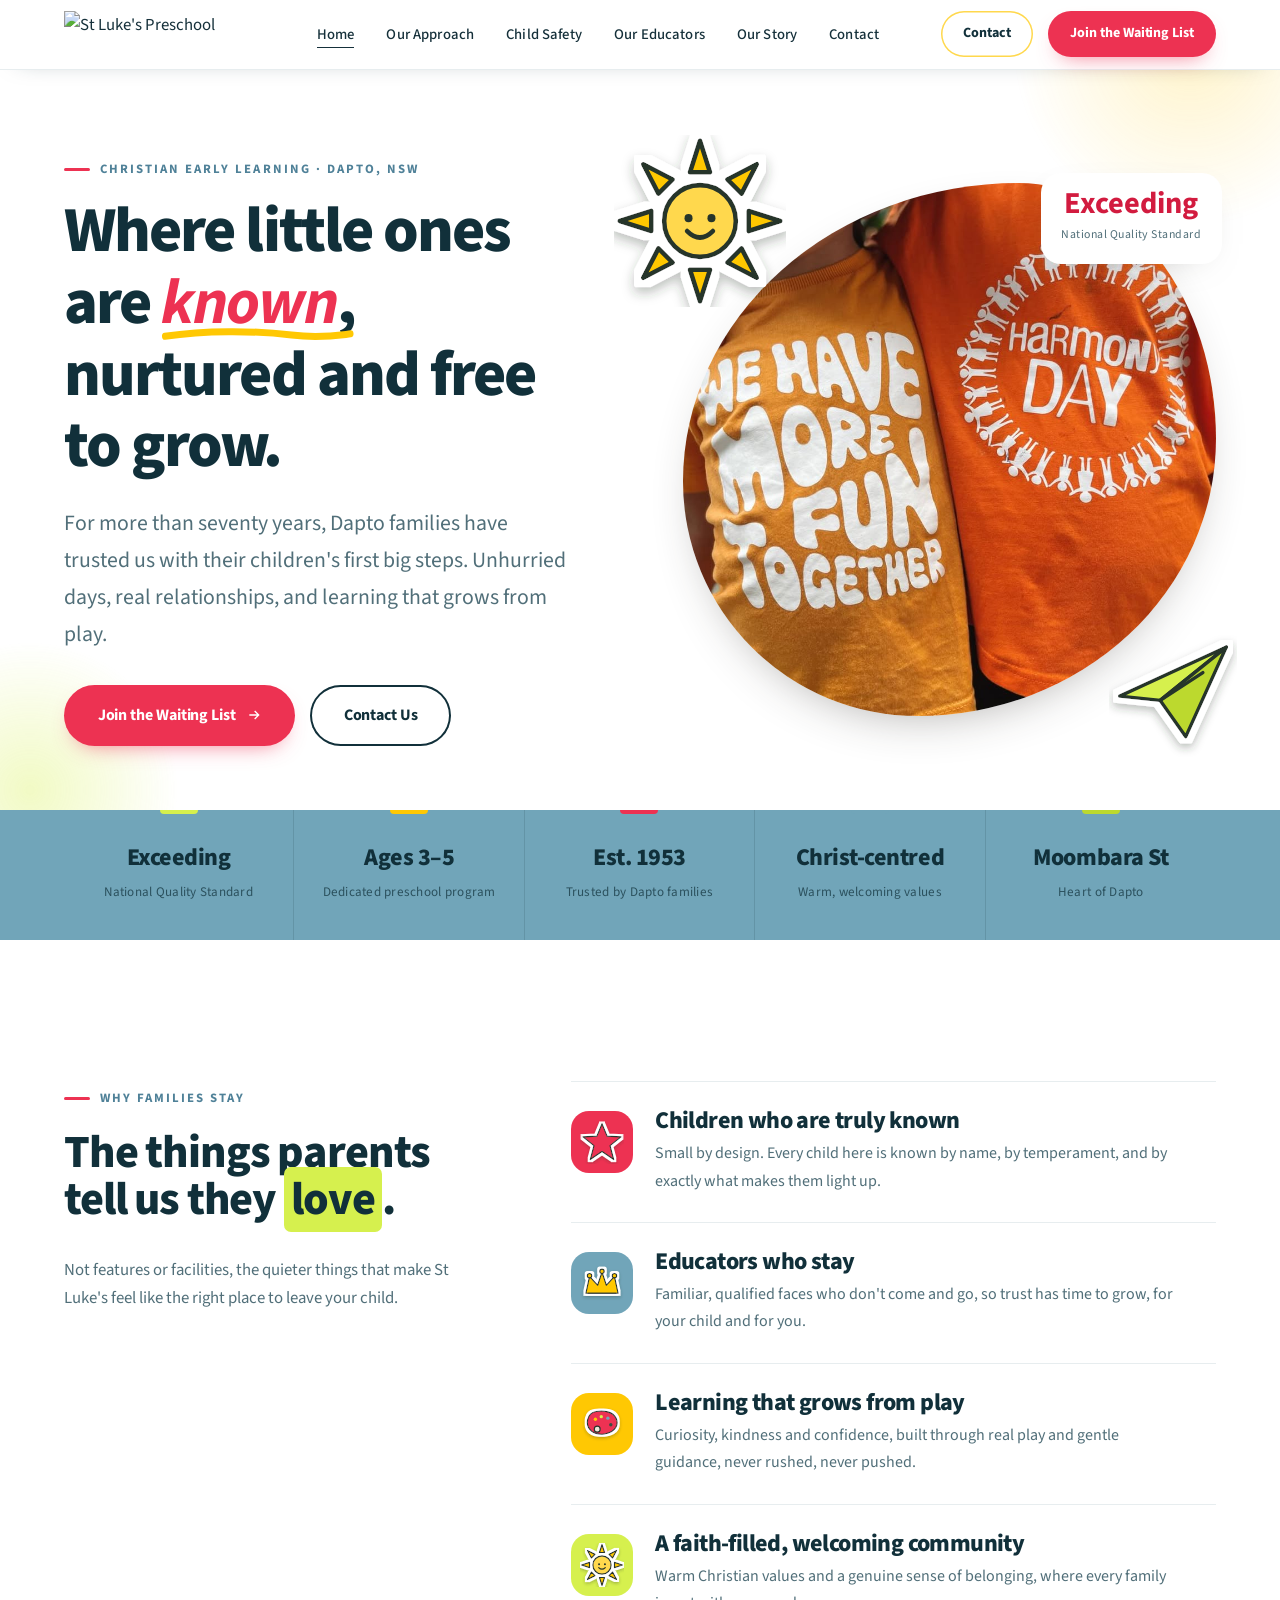
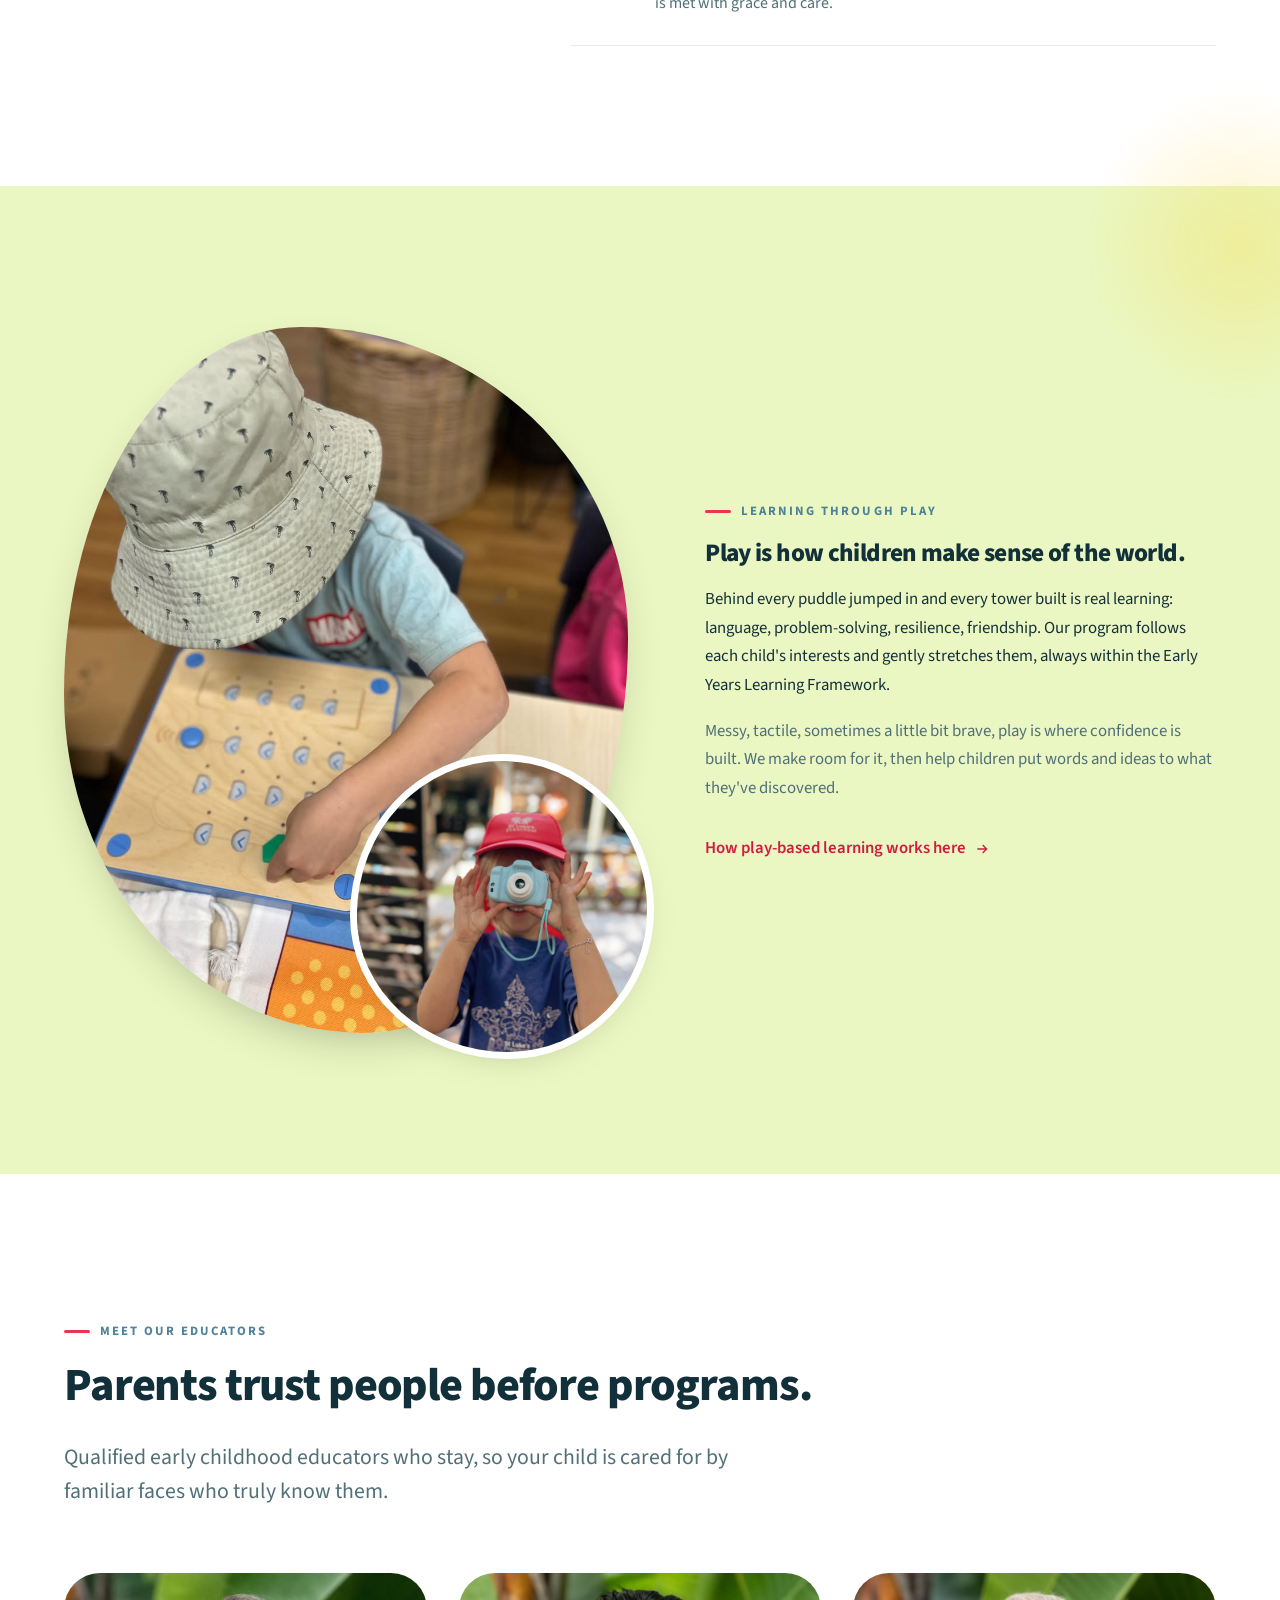
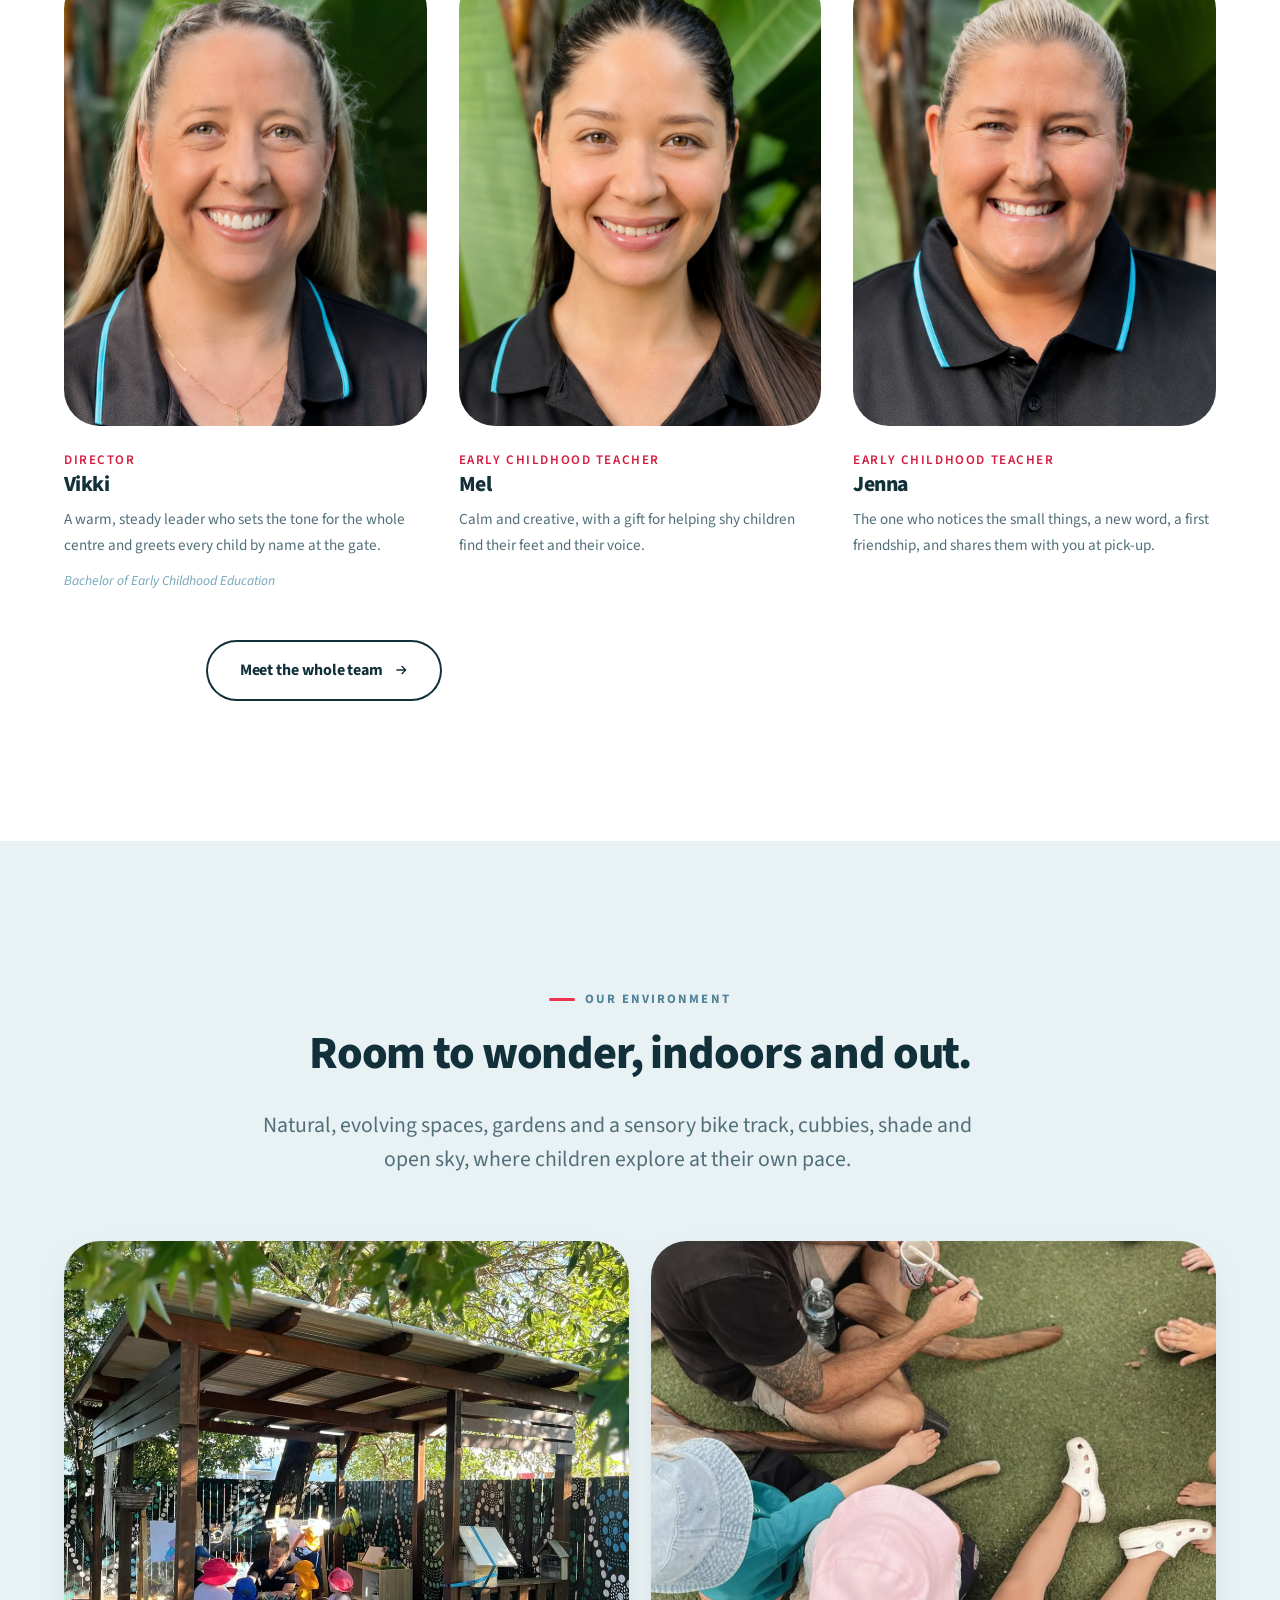
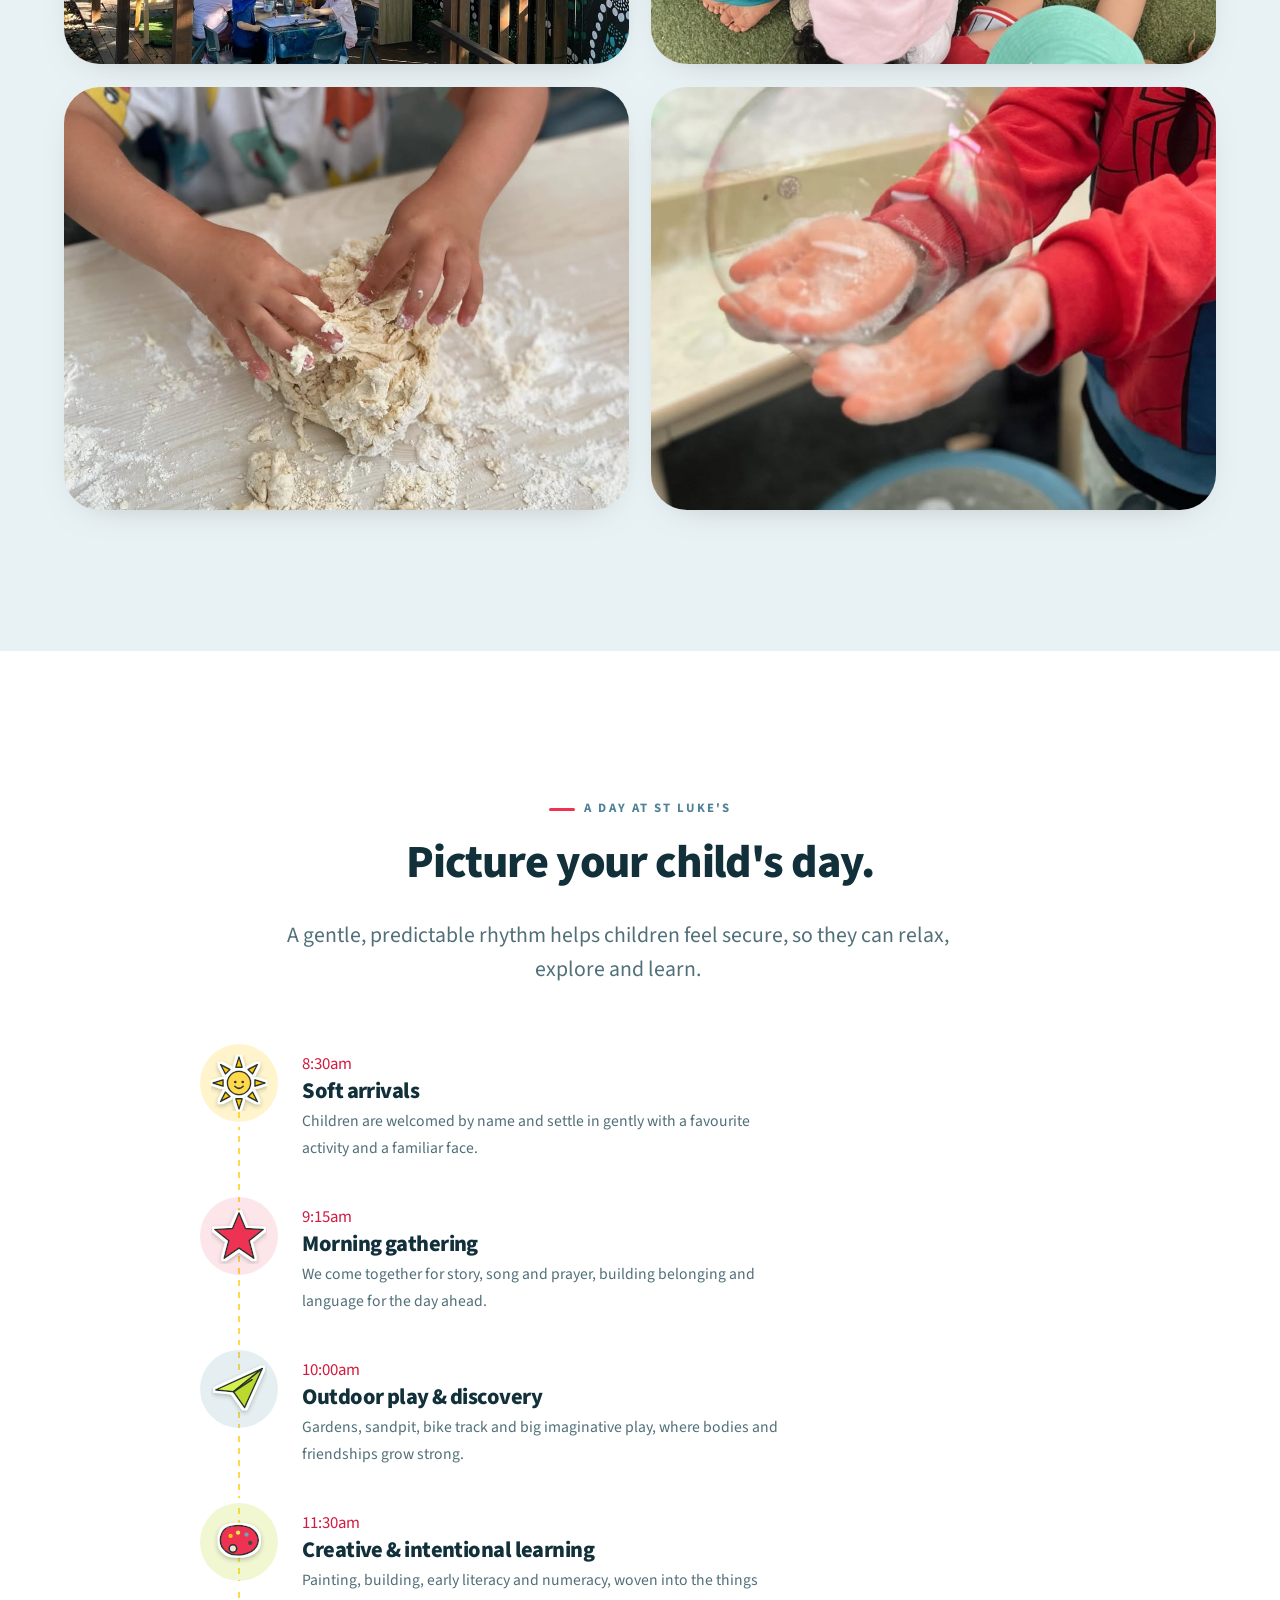
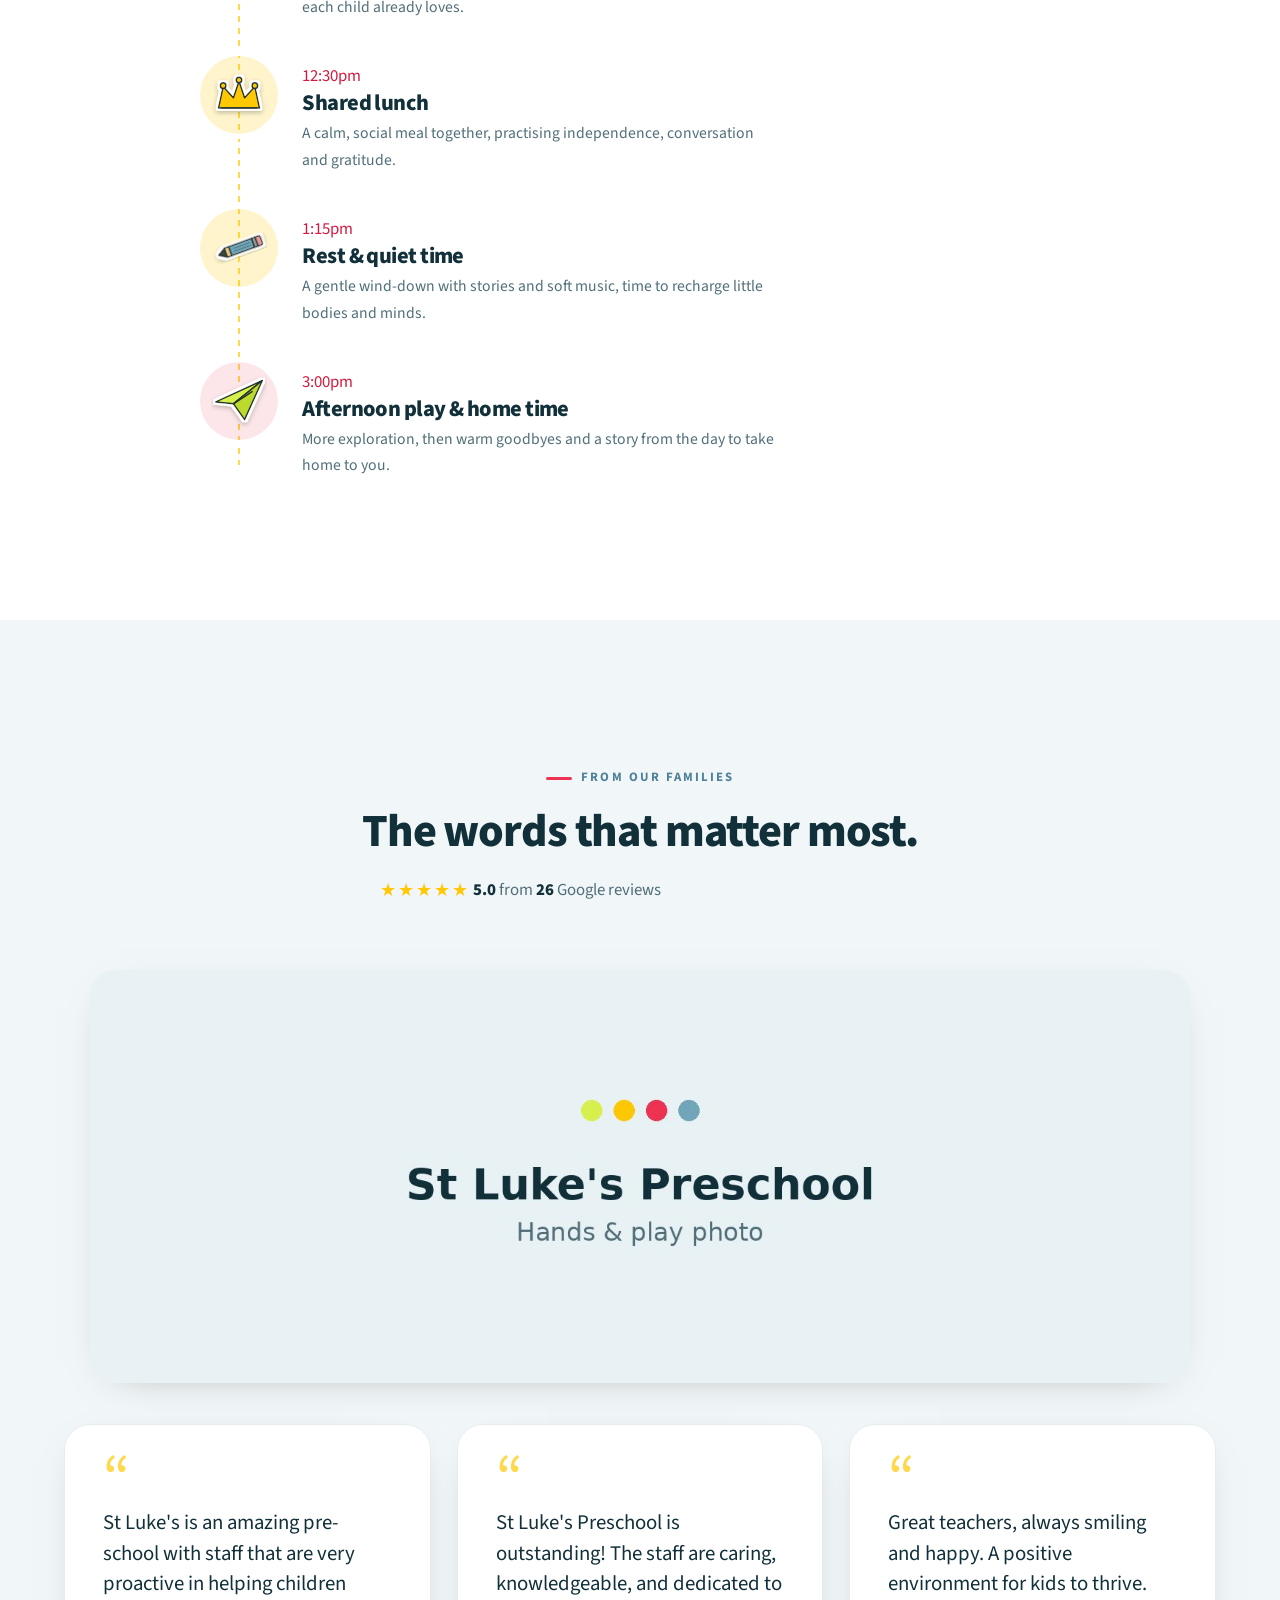
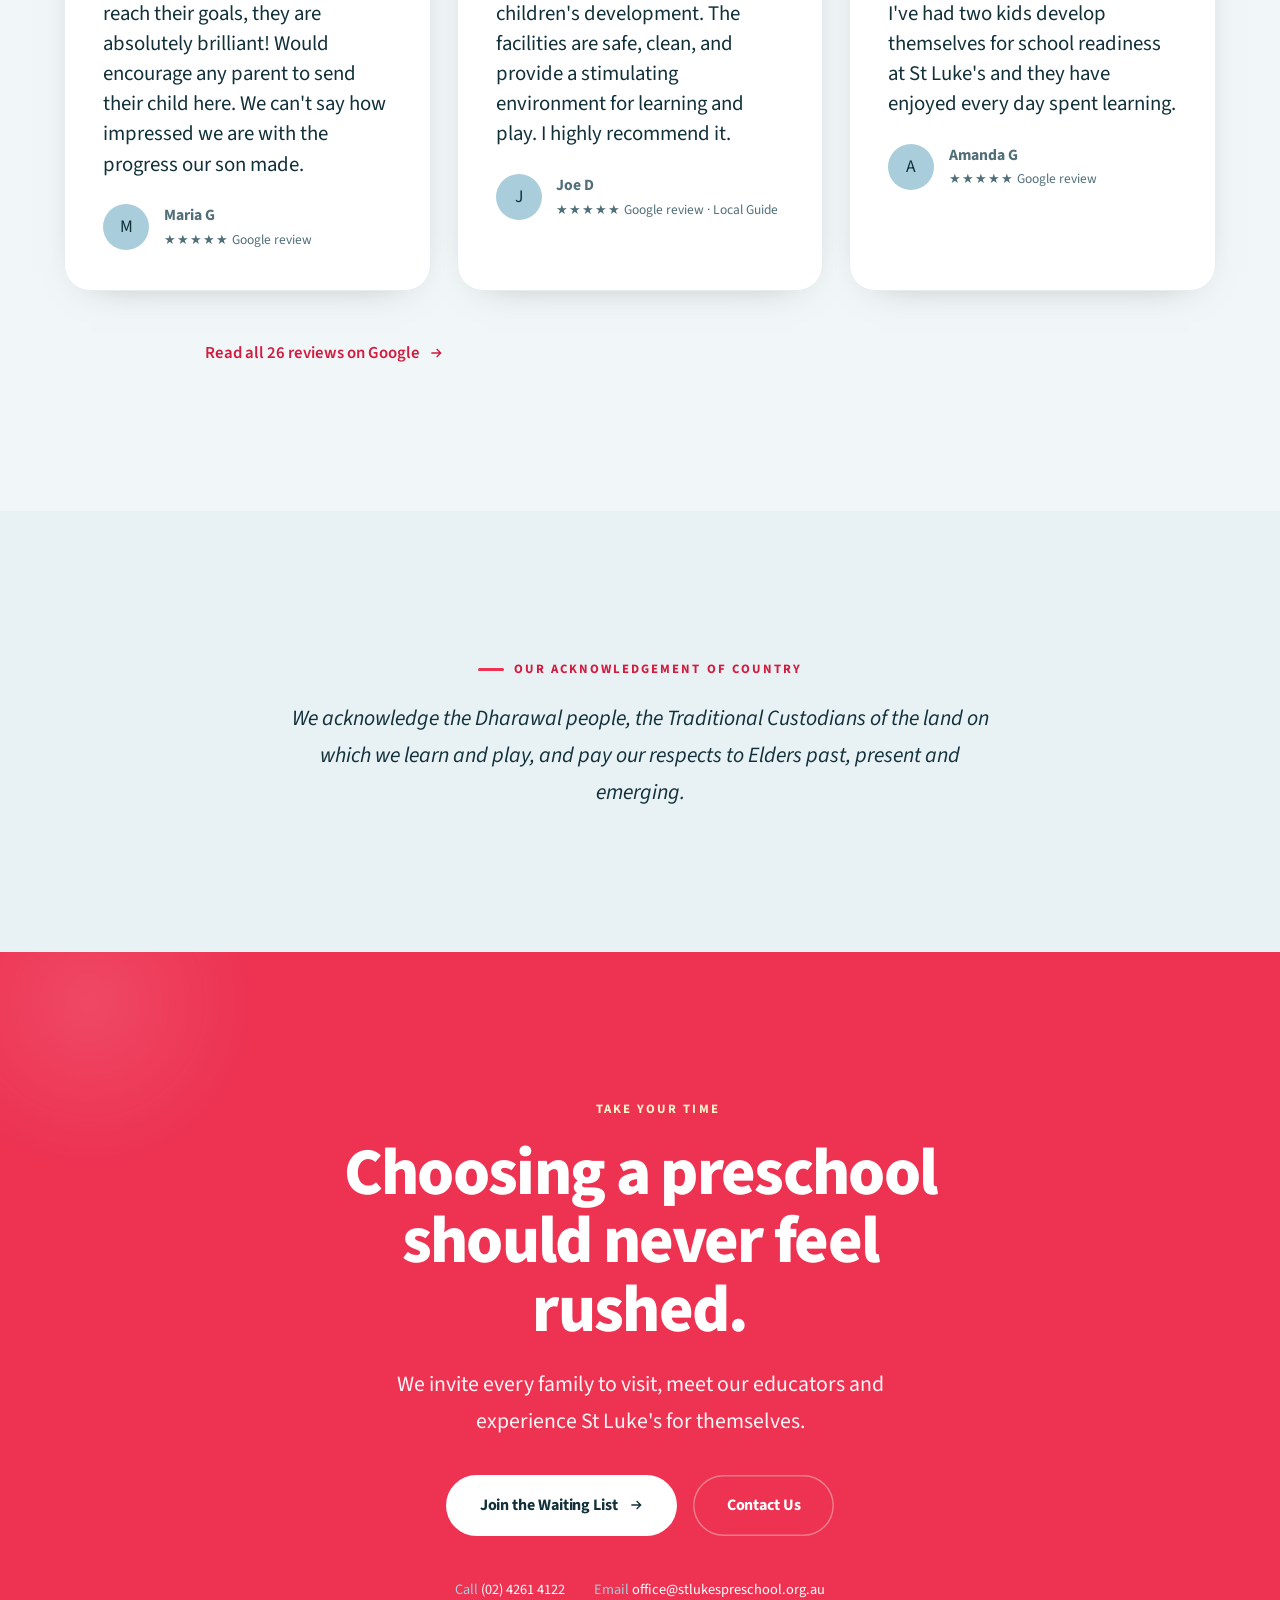
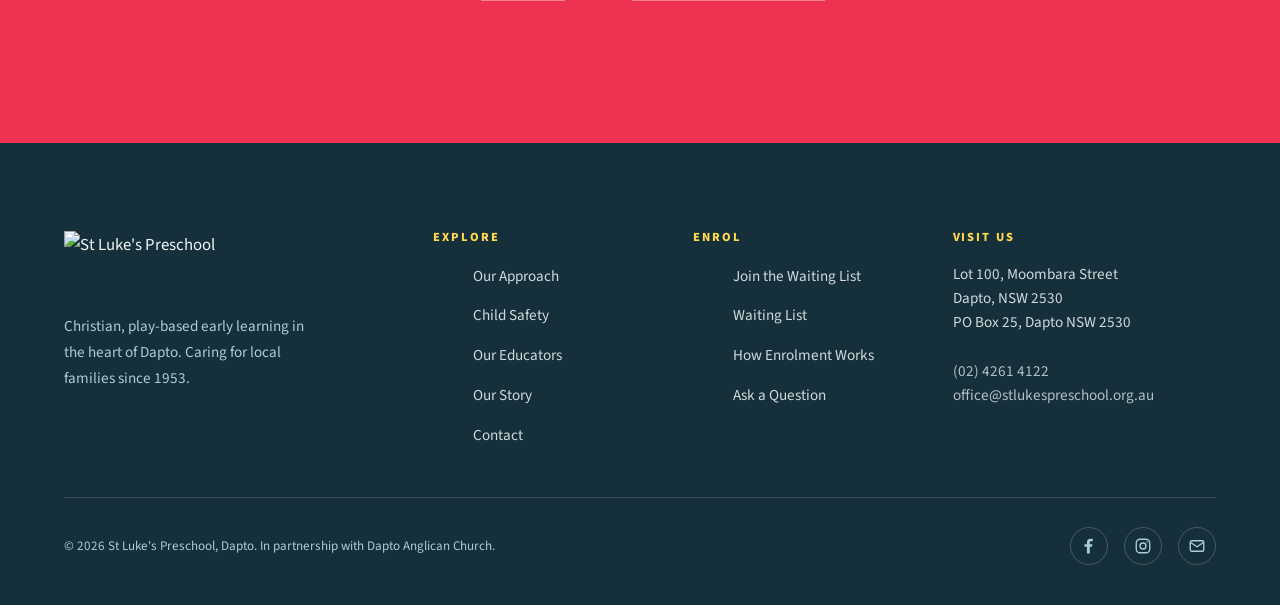
==== commit cf93ed65: "Add banner image under testimonials heading" ====
--- a/index.html
+++ b/index.html
@@ -266,6 +266,7 @@
       <h2>The words that matter most.</h2>
       <p class="rating-line reveal"><span class="stars" aria-hidden="true">★★★★★</span> <strong>5.0</strong> from <strong>26</strong> Google reviews</p>
     </div>
+    <figure class="quote-banner reveal"><img src="assets/img/quote-banner.jpg" alt="Children's hands busy at play at St Luke's Preschool"></figure>
     <div class="testi__grid">
       <figure class="quote reveal">
         <div class="quote__mark" aria-hidden="true">&ldquo;</div>
--- a/assets/css/refined.css
+++ b/assets/css/refined.css
@@ -128,6 +128,9 @@
 .testi__grid { display:grid; grid-template-columns: repeat(3,1fr); gap: 1.6rem; }
 @media (max-width: 920px){ .testi__grid{grid-template-columns:1fr 1fr;} }
 @media (max-width: 600px){ .testi__grid{grid-template-columns:1fr;} }
+.quote-banner { margin: 0 auto 2.6rem; max-width: 1100px; border-radius: var(--radius-lg); overflow: hidden; box-shadow: var(--shadow-soft); aspect-ratio: 16 / 6; }
+.quote-banner img { width: 100%; height: 100%; object-fit: cover; }
+@media (max-width: 640px){ .quote-banner { aspect-ratio: 16 / 10; } }
 .rating-line { margin-top: 1.1rem; font-size: 1.05rem; color: var(--charcoal-soft); }
 .rating-line strong { color: var(--forest-deep); font-weight: 800; }
 .stars { color: var(--yellow); letter-spacing: 2px; font-size: 1.15rem; vertical-align: middle; }
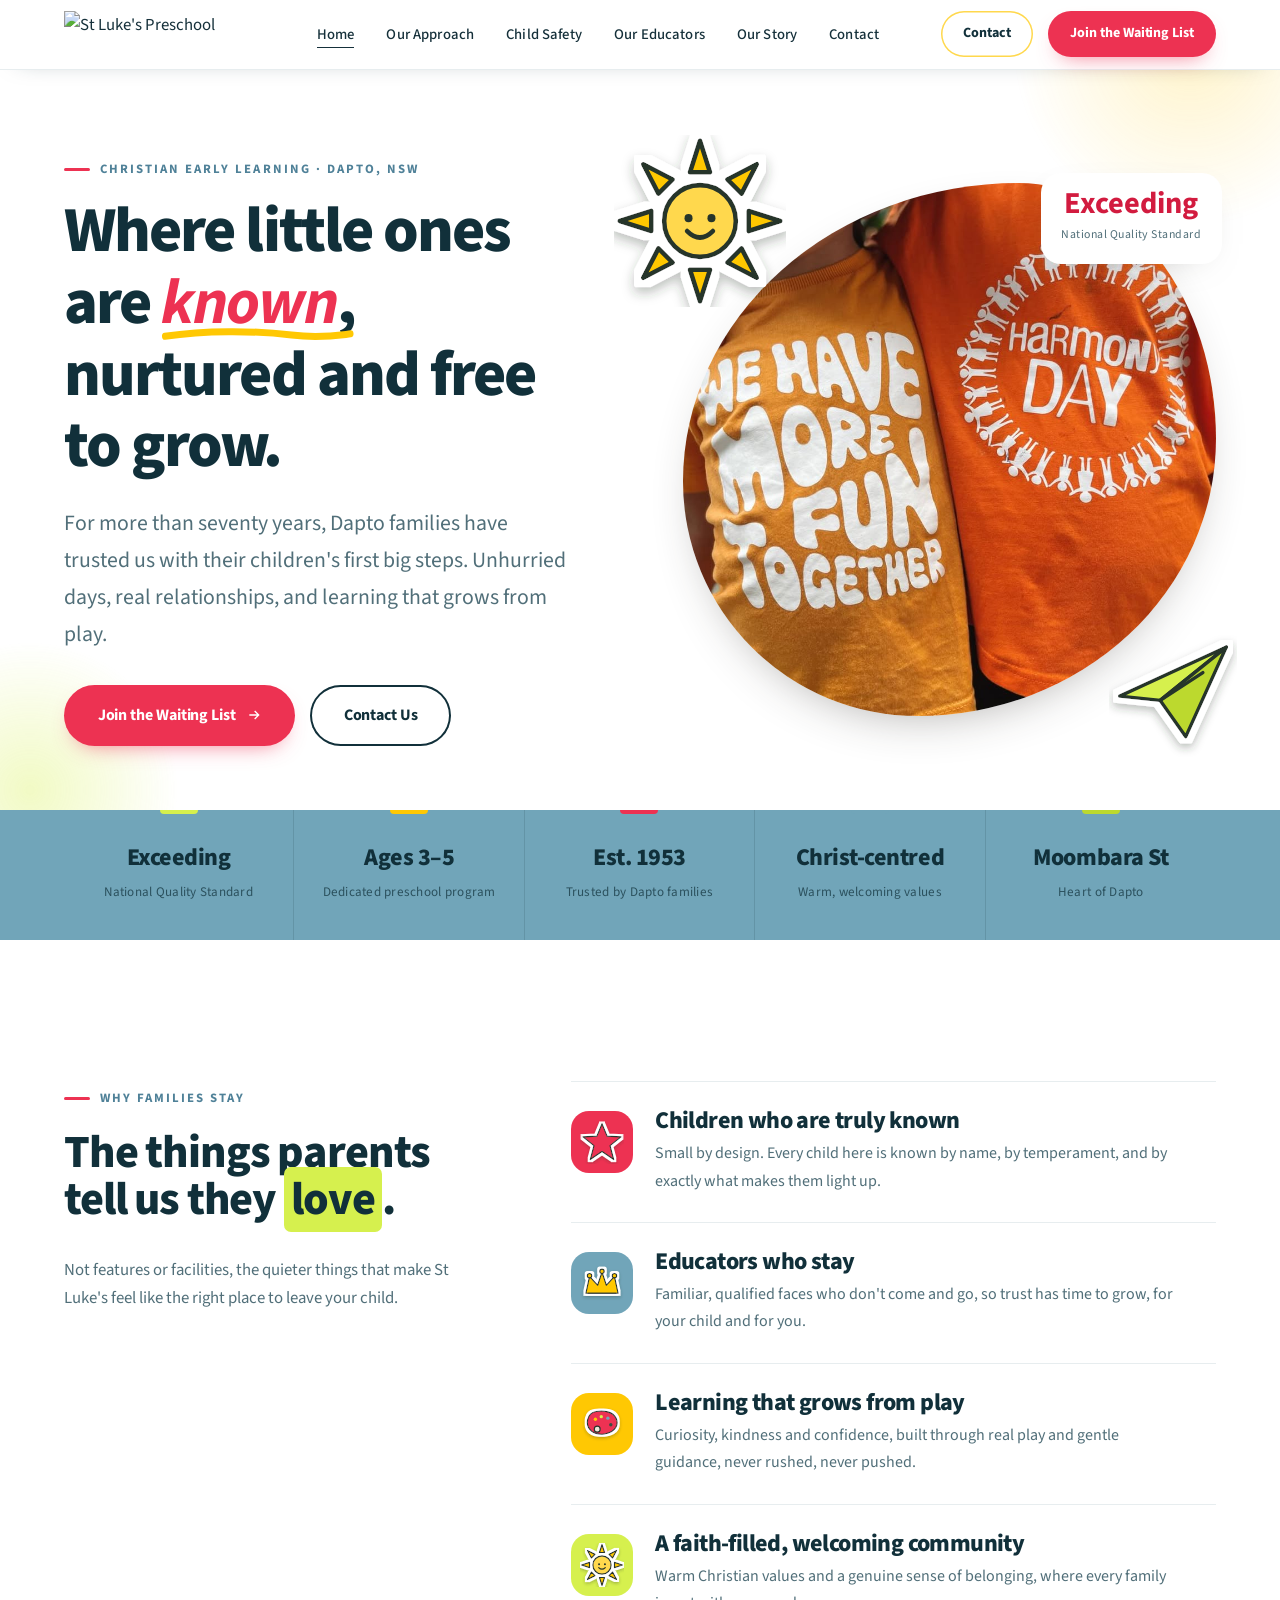
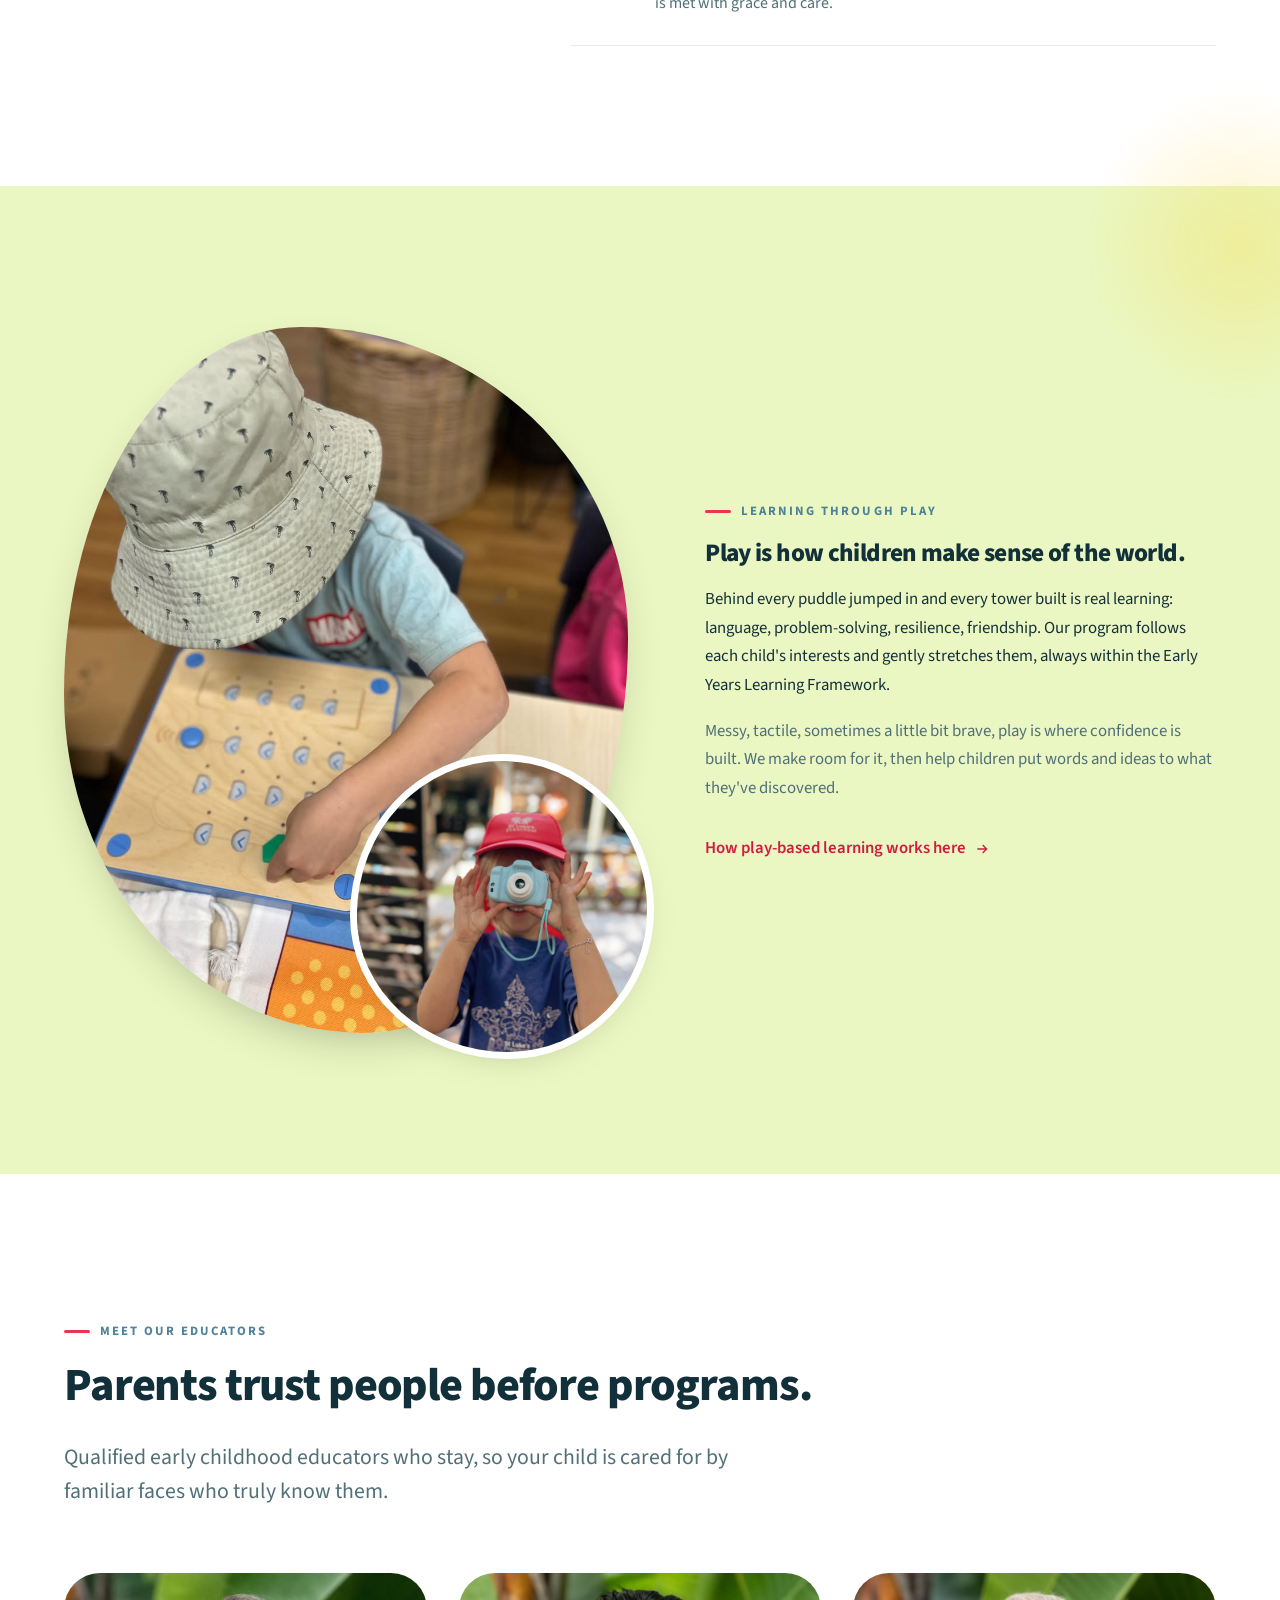
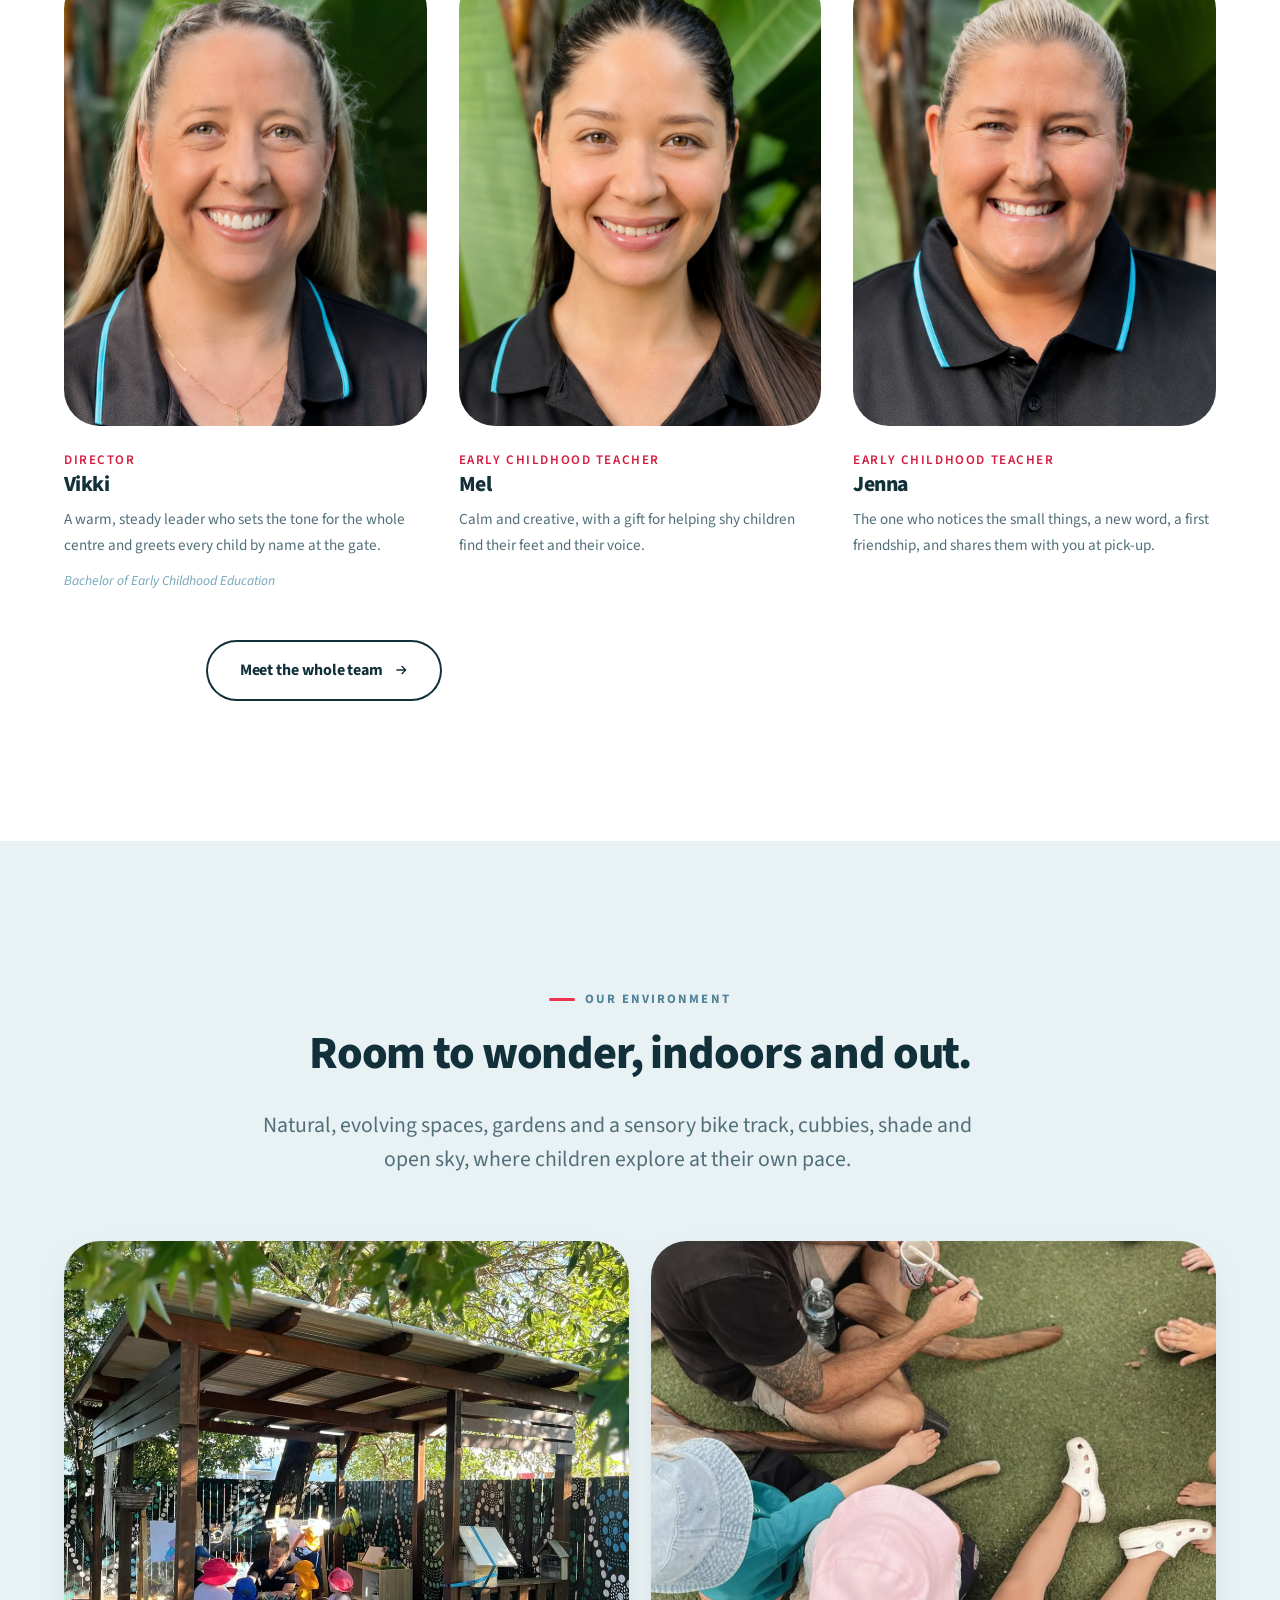
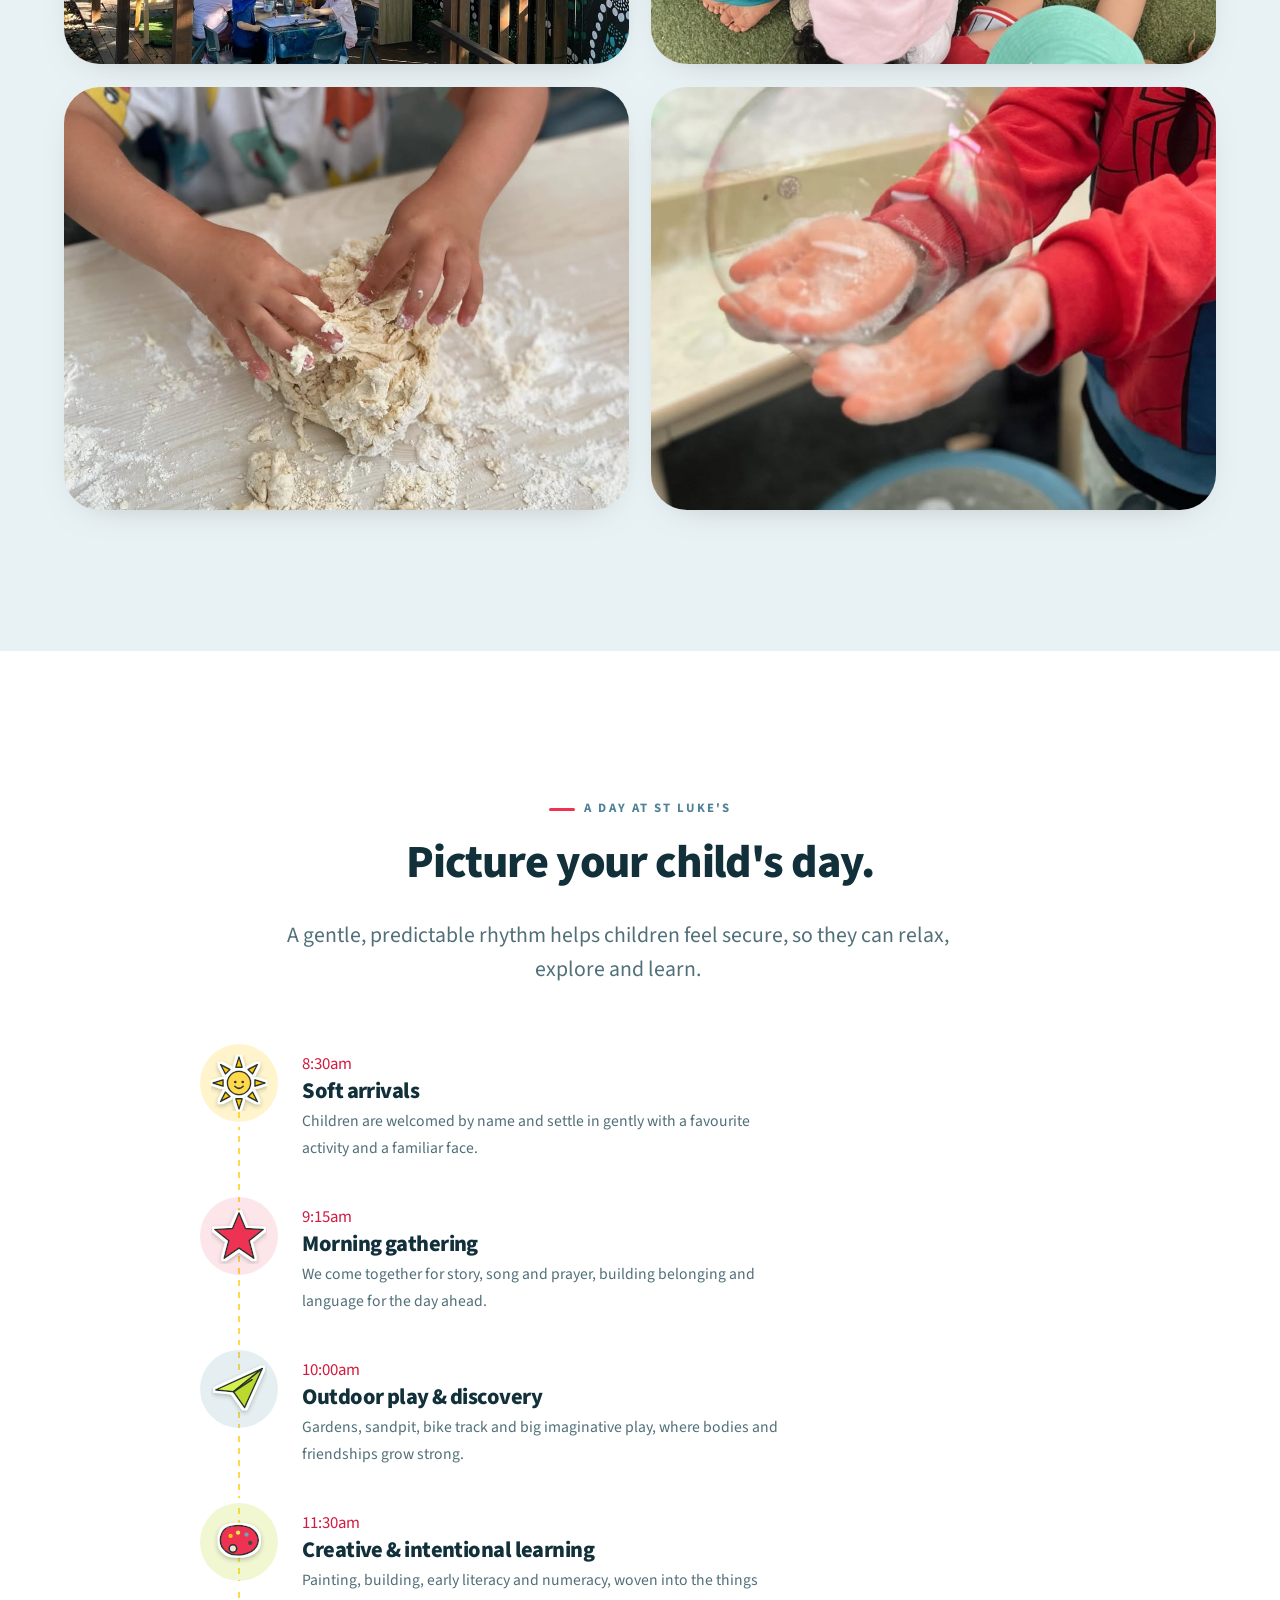
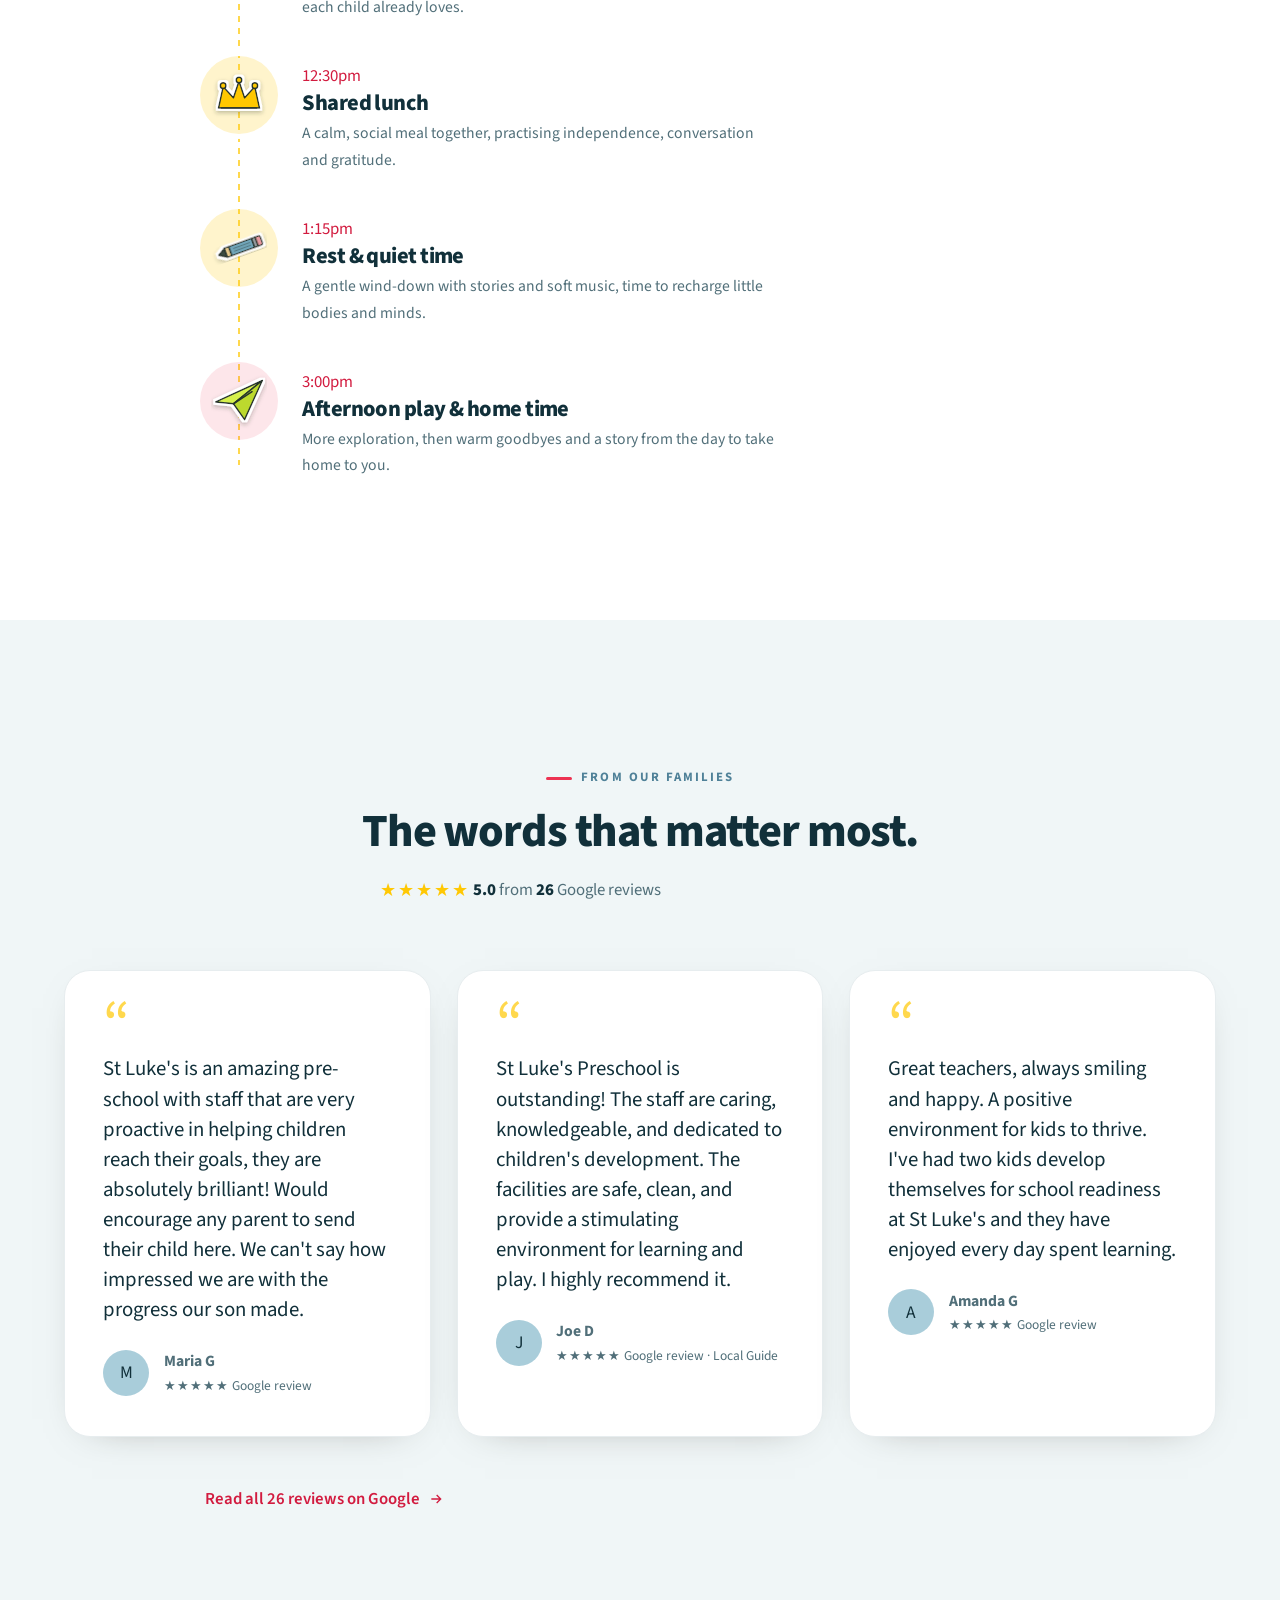
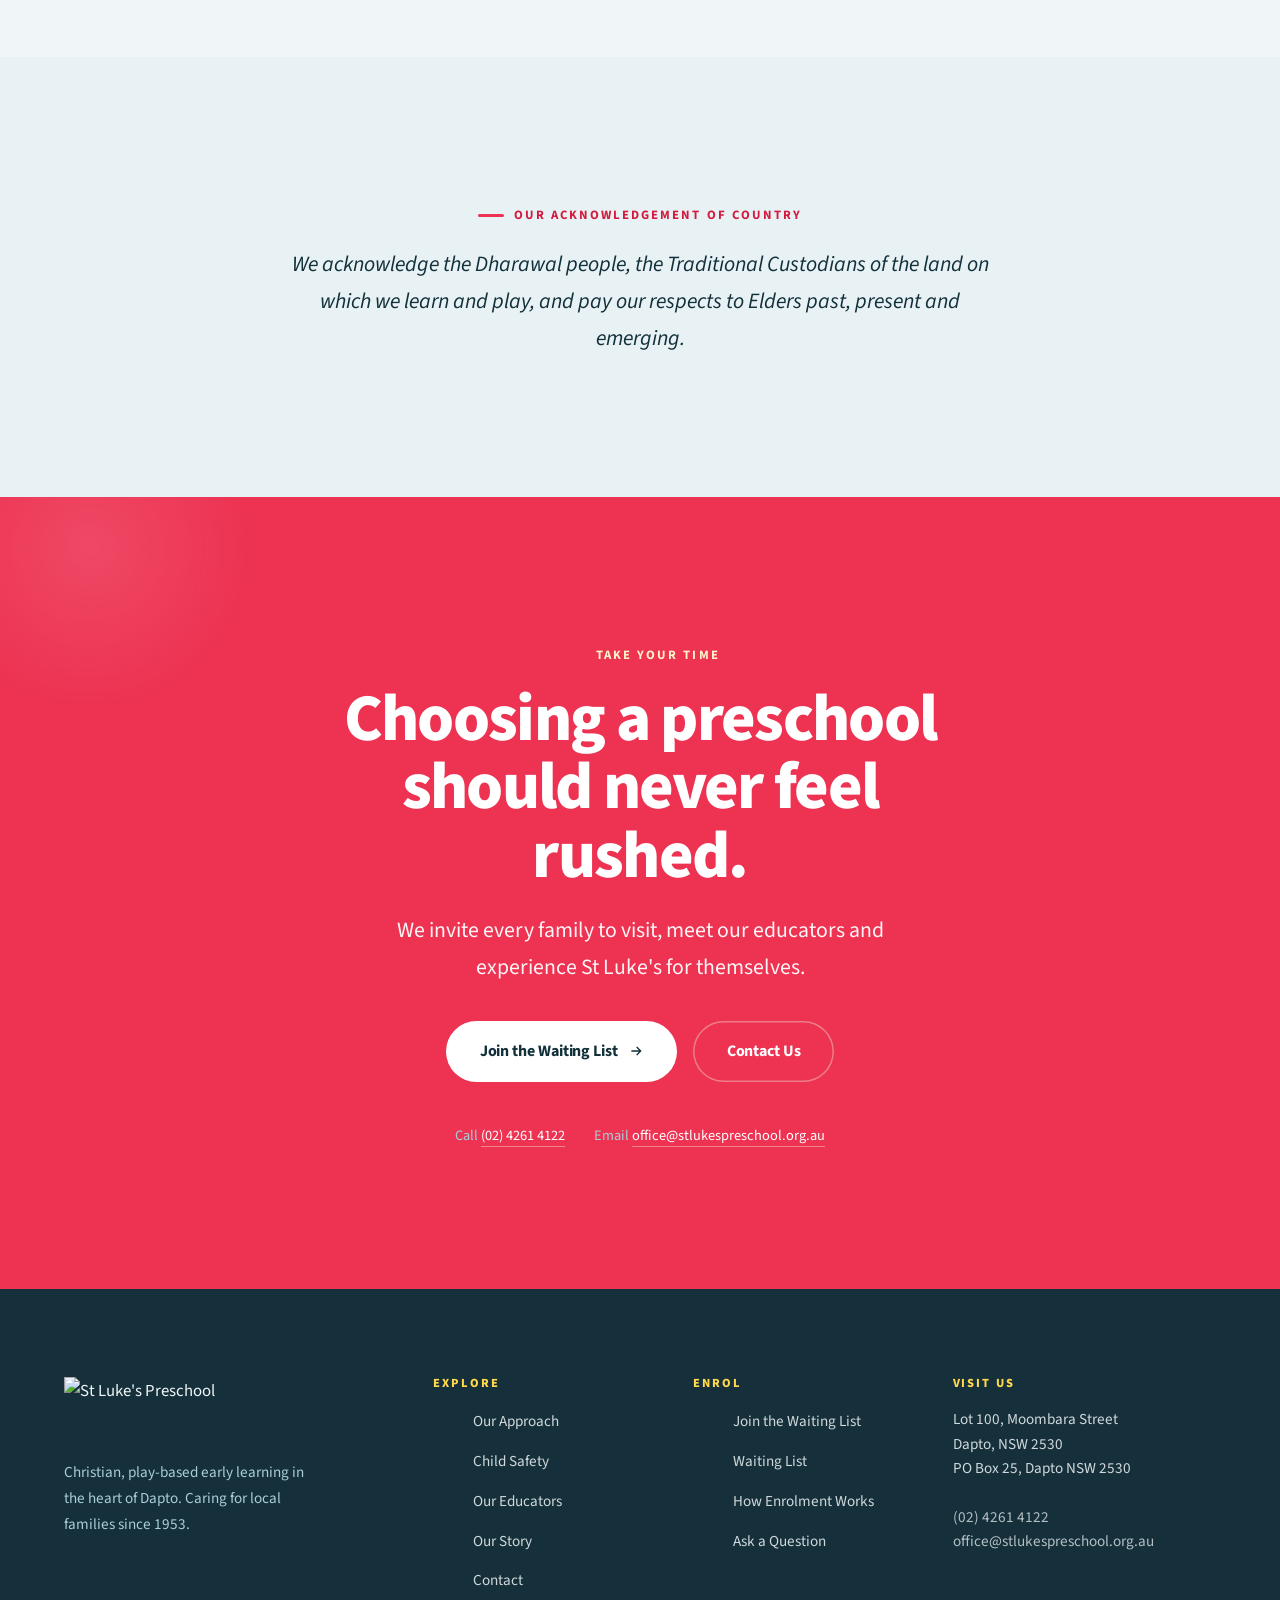
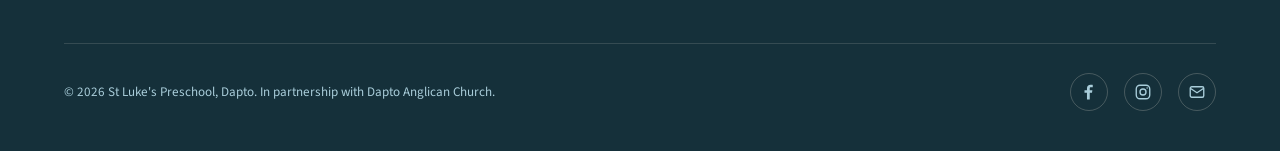
==== commit dc00cd3d: "Use testimonials photo as a section underlay" ====
--- a/index.html
+++ b/index.html
@@ -259,14 +259,13 @@
 </section>
 
 <!-- ============ TESTIMONIALS ============ -->
-<section class="section section--cream">
+<section class="section testi-bg">
   <div class="wrap">
     <div class="section-head section-head--center reveal">
       <span class="eyebrow">From our families</span>
       <h2>The words that matter most.</h2>
       <p class="rating-line reveal"><span class="stars" aria-hidden="true">★★★★★</span> <strong>5.0</strong> from <strong>26</strong> Google reviews</p>
     </div>
-    <figure class="quote-banner reveal"><img src="assets/img/quote-banner.jpg" alt="Children's hands busy at play at St Luke's Preschool"></figure>
     <div class="testi__grid">
       <figure class="quote reveal">
         <div class="quote__mark" aria-hidden="true">&ldquo;</div>
--- a/assets/css/refined.css
+++ b/assets/css/refined.css
@@ -128,9 +128,10 @@
 .testi__grid { display:grid; grid-template-columns: repeat(3,1fr); gap: 1.6rem; }
 @media (max-width: 920px){ .testi__grid{grid-template-columns:1fr 1fr;} }
 @media (max-width: 600px){ .testi__grid{grid-template-columns:1fr;} }
-.quote-banner { margin: 0 auto 2.6rem; max-width: 1100px; border-radius: var(--radius-lg); overflow: hidden; box-shadow: var(--shadow-soft); aspect-ratio: 16 / 6; }
-.quote-banner img { width: 100%; height: 100%; object-fit: cover; }
-@media (max-width: 640px){ .quote-banner { aspect-ratio: 16 / 10; } }
+.testi-bg { position: relative; background: var(--soft-cream) url('../img/quote-banner.jpg') center/cover no-repeat; background-attachment: fixed; }
+.testi-bg::before { content: ''; position: absolute; inset: 0; background: rgba(241,246,248,0.88); z-index: 0; }
+.testi-bg > .wrap { position: relative; z-index: 1; }
+@media (max-width: 820px){ .testi-bg { background-attachment: scroll; } }
 .rating-line { margin-top: 1.1rem; font-size: 1.05rem; color: var(--charcoal-soft); }
 .rating-line strong { color: var(--forest-deep); font-weight: 800; }
 .stars { color: var(--yellow); letter-spacing: 2px; font-size: 1.15rem; vertical-align: middle; }
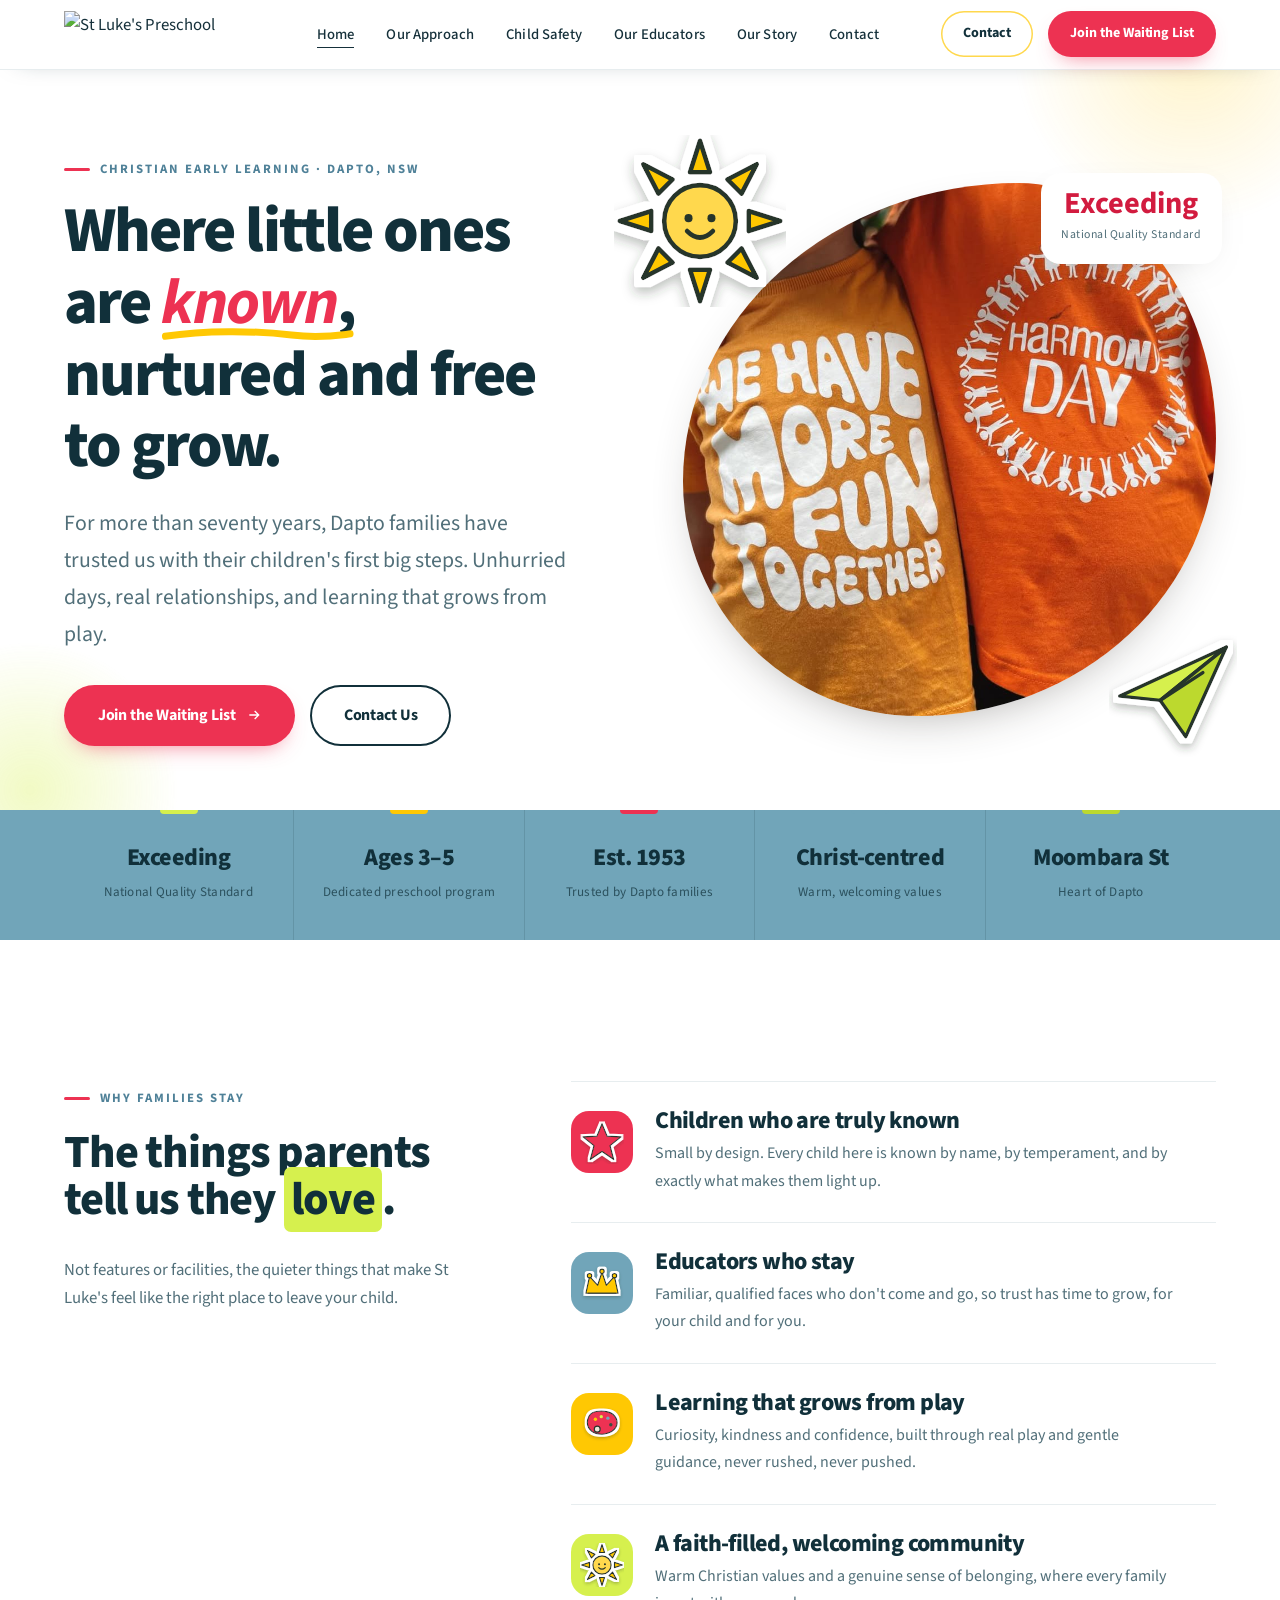
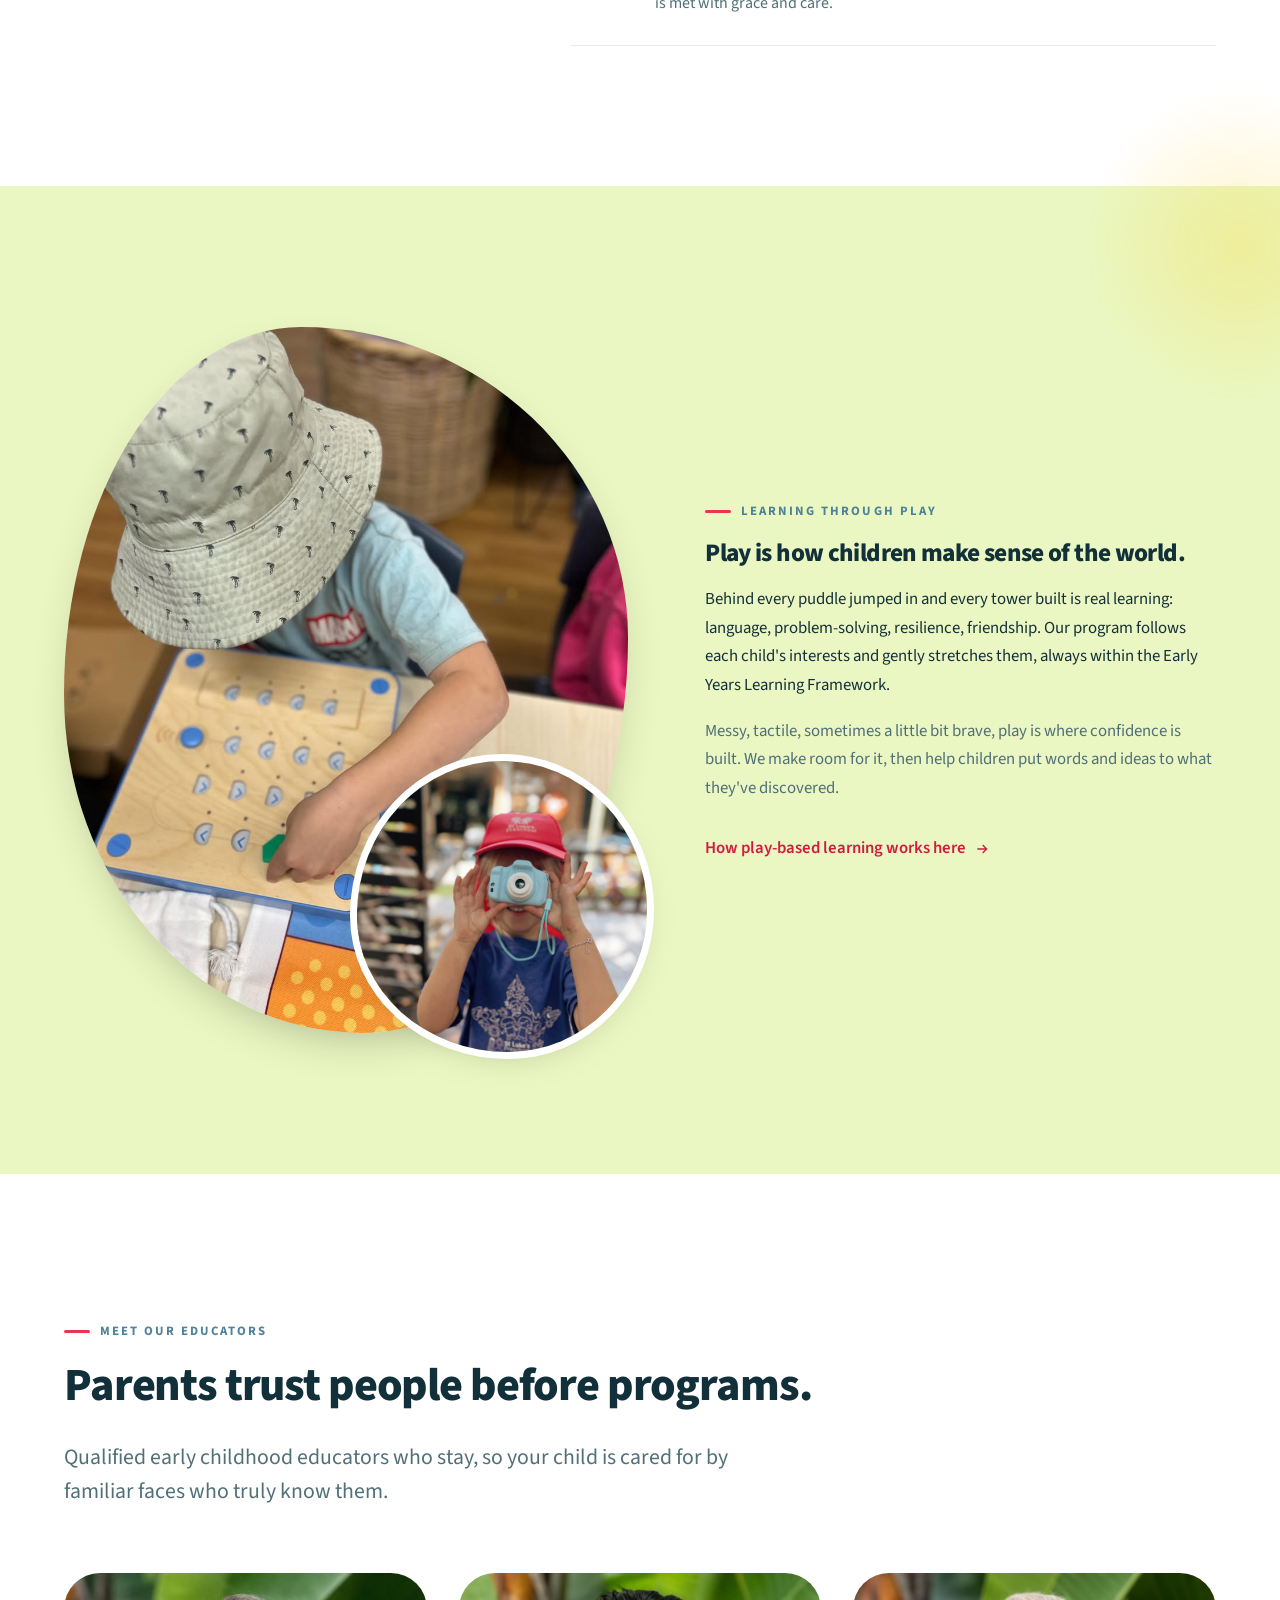
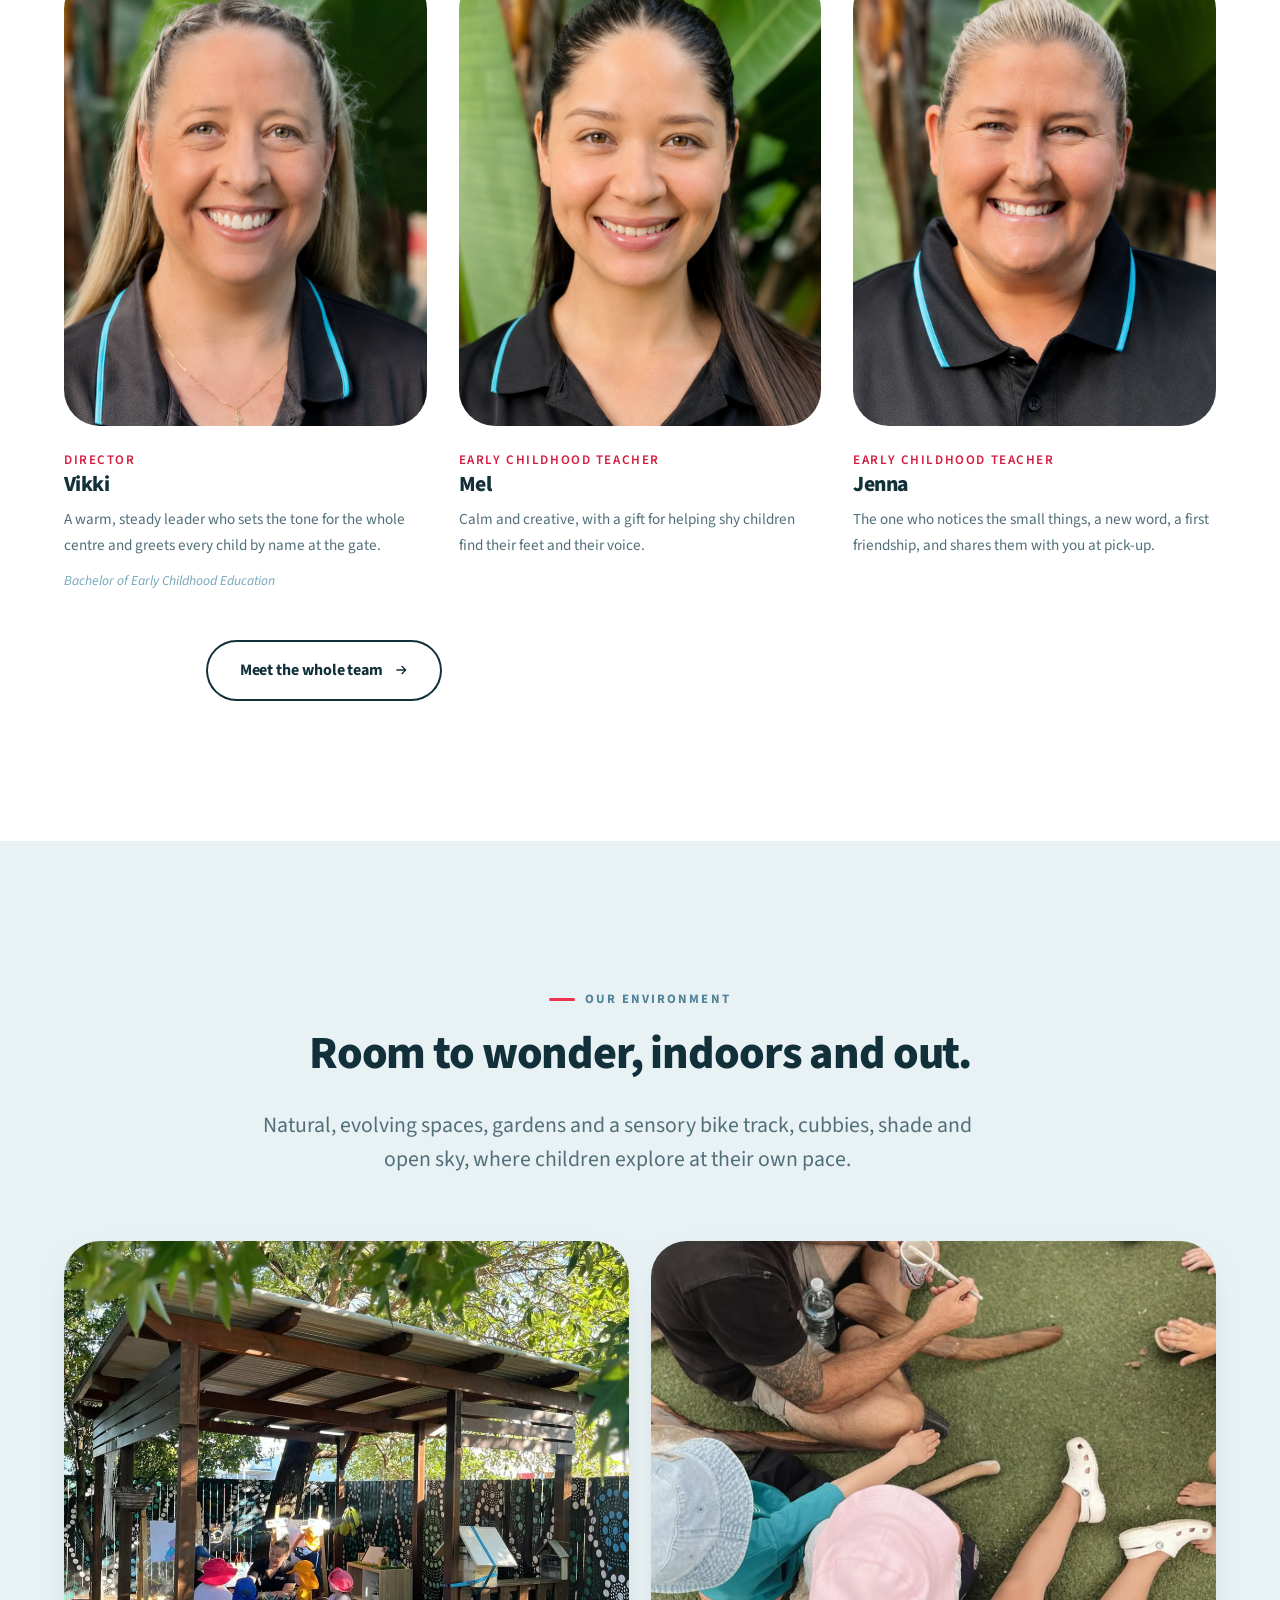
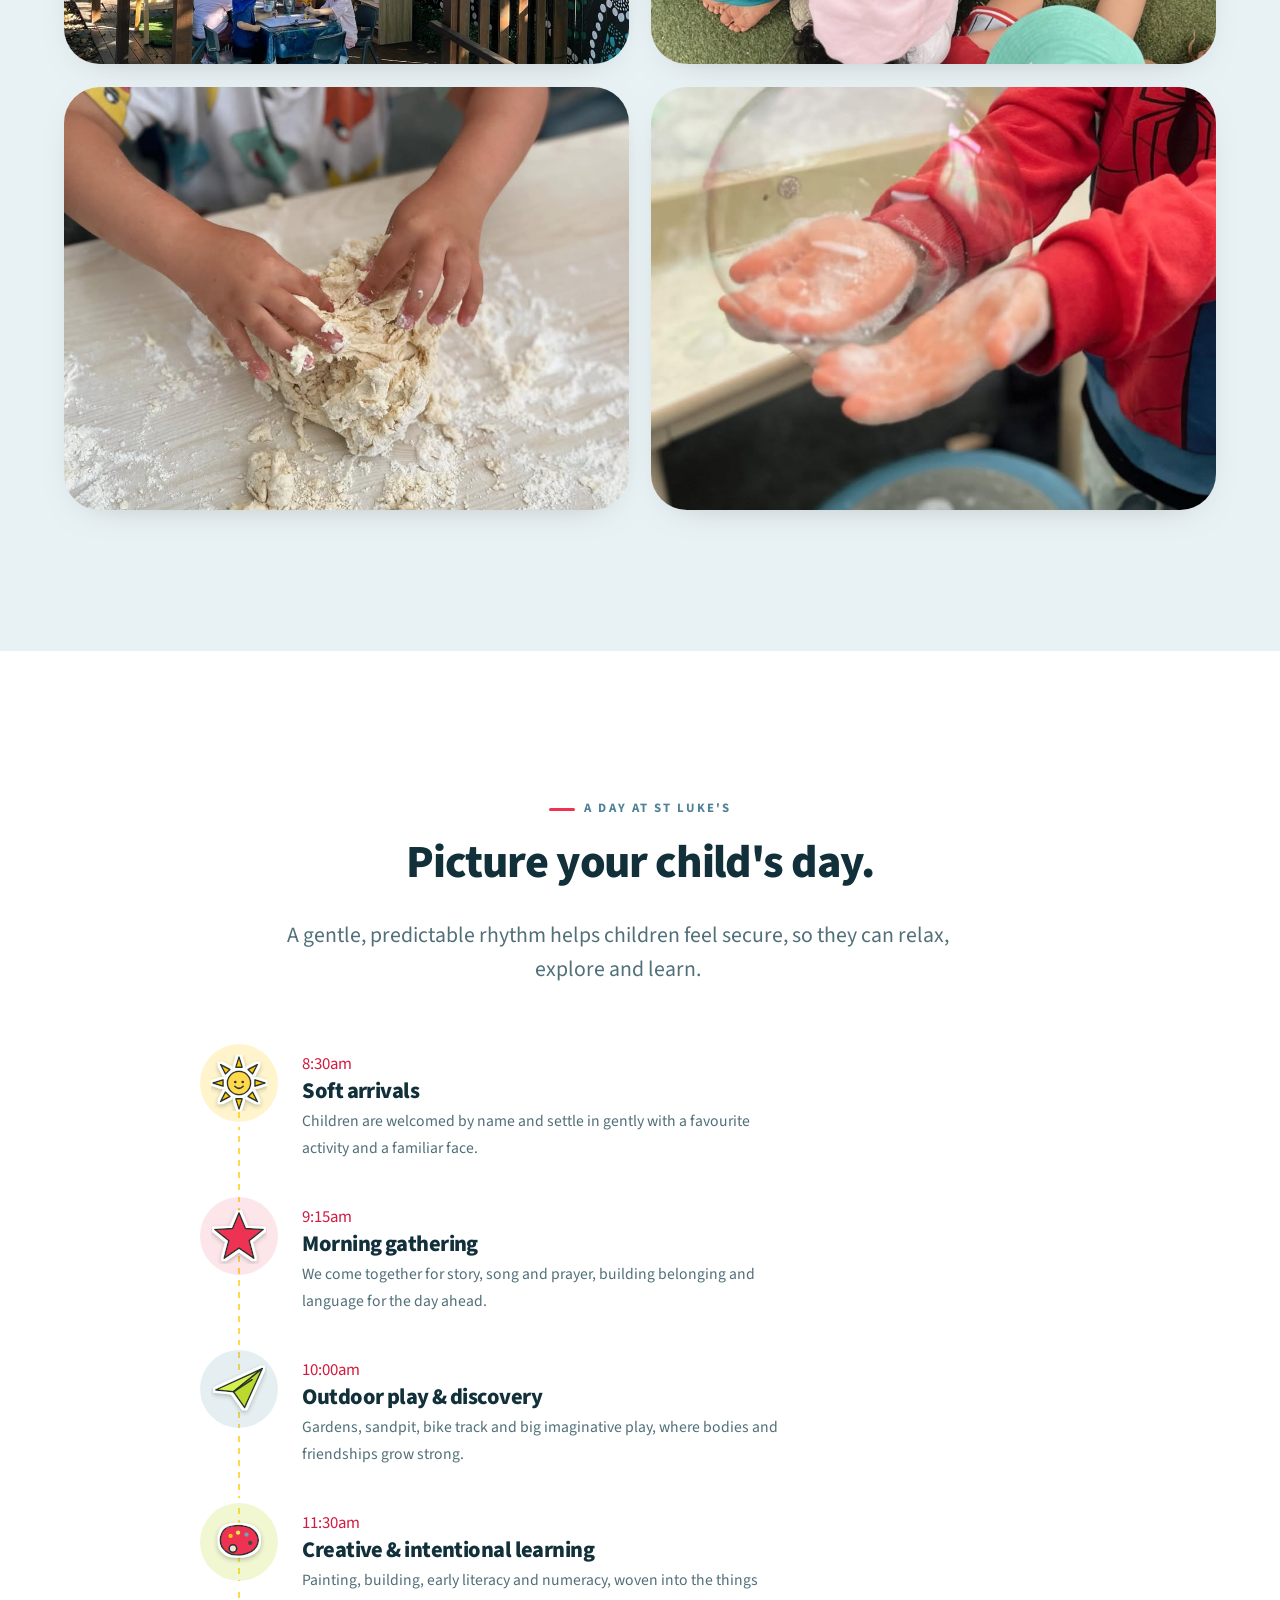
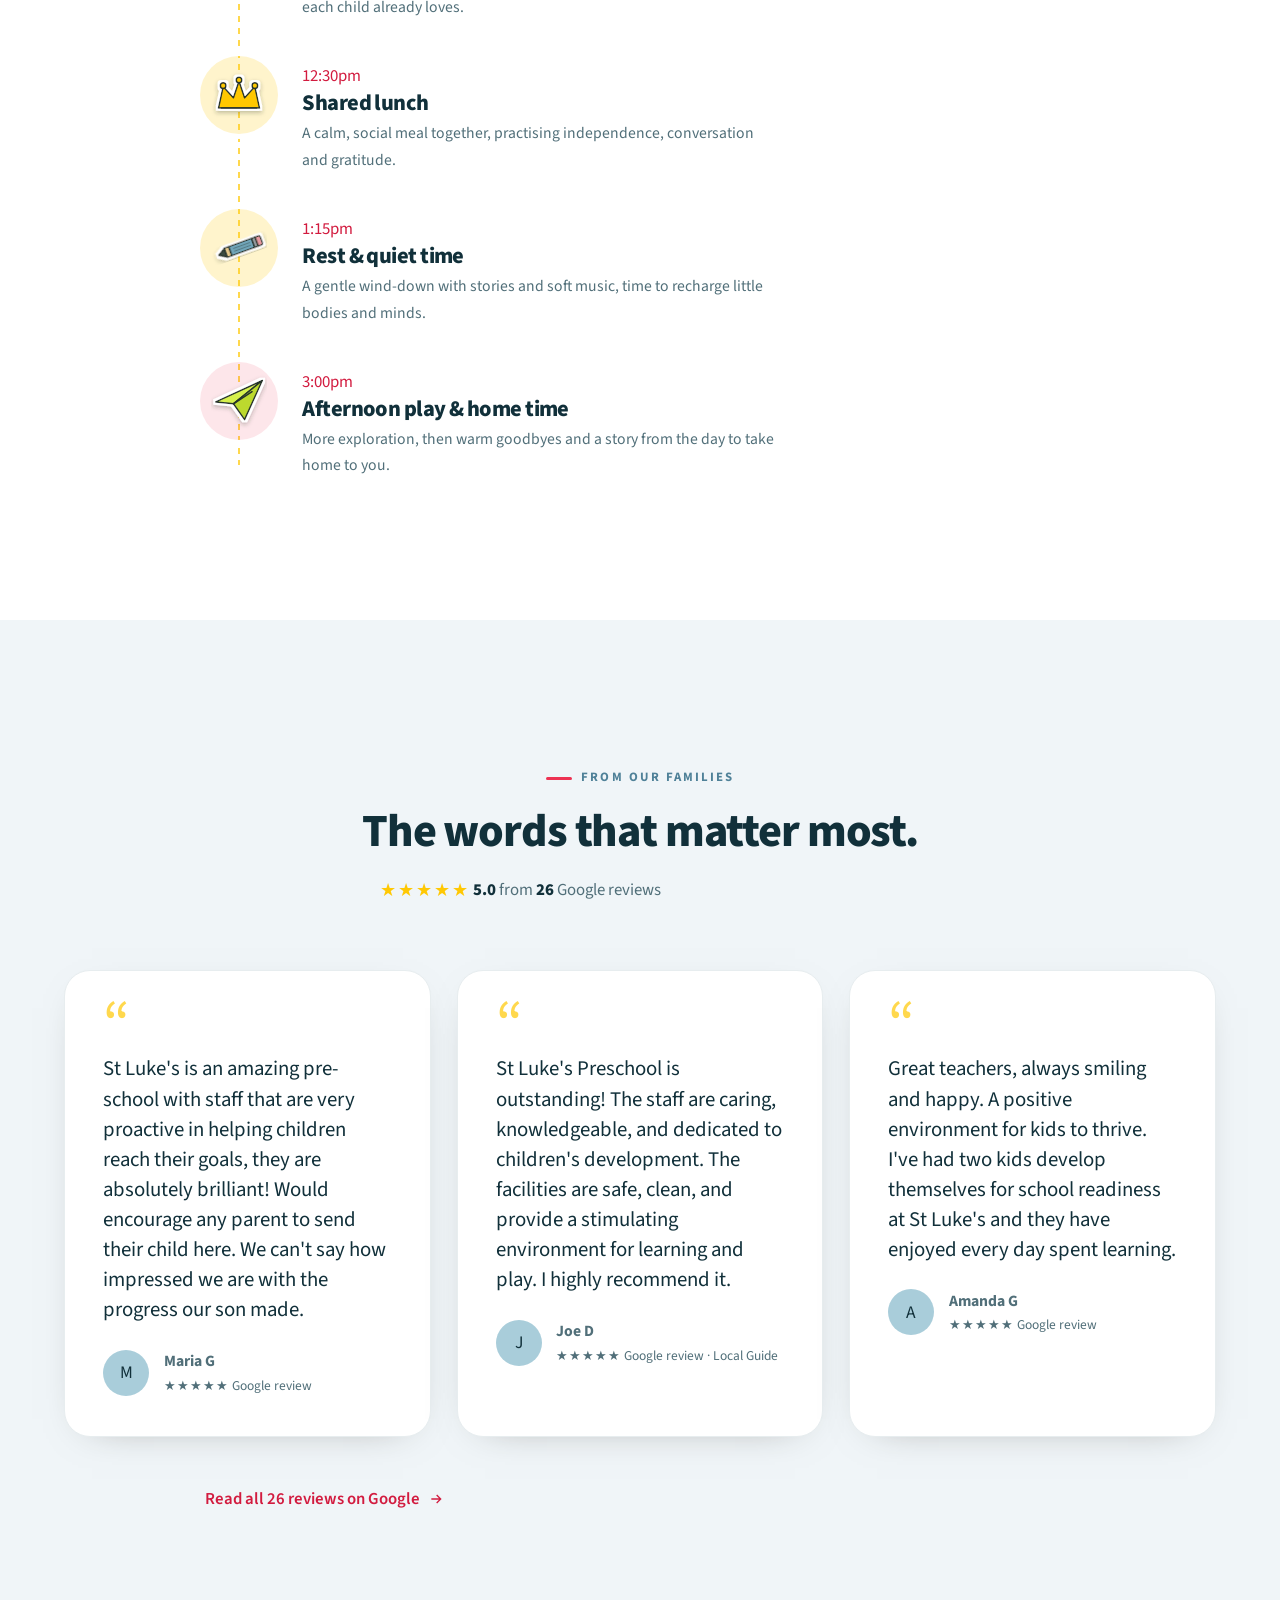
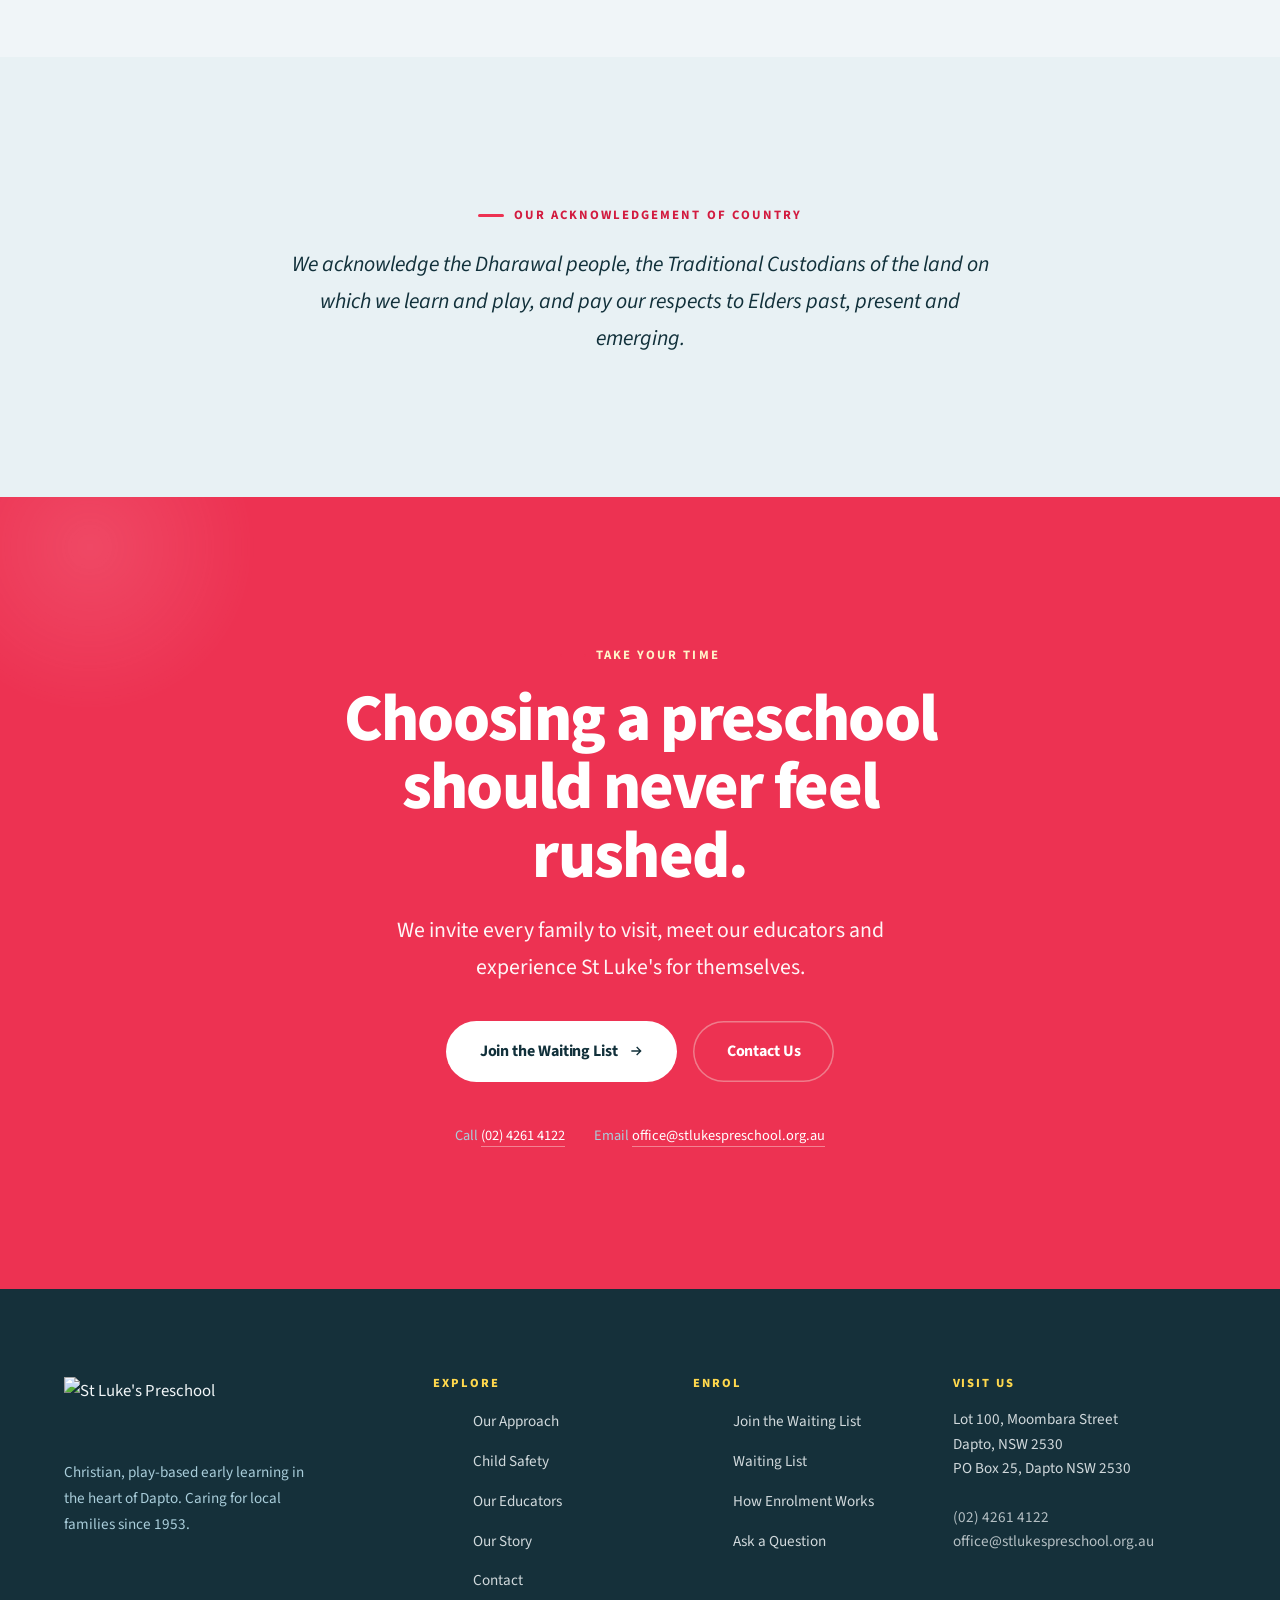
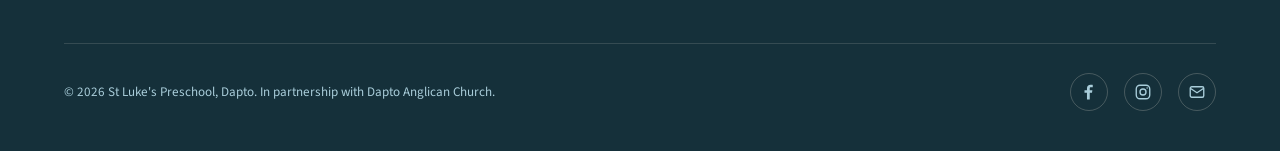
==== commit 92e9cf07: "Add mobile hero image" ====
--- a/index.html
+++ b/index.html
@@ -14,8 +14,8 @@
 <link rel="preconnect" href="https://fonts.googleapis.com">
 <link rel="preconnect" href="https://fonts.gstatic.com" crossorigin>
 <link rel="preconnect" href="https://images.squarespace-cdn.com">
-<link rel="stylesheet" href="assets/css/style.css">
-<link rel="stylesheet" href="assets/css/refined.css">
+<link rel="stylesheet" href="assets/css/style.css?v=3">
+<link rel="stylesheet" href="assets/css/refined.css?v=3">
 <script type="application/ld+json">
 {
   "@context": "https://schema.org",
--- a/assets/css/style.css
+++ b/assets/css/style.css
@@ -503,6 +503,34 @@
 .reveal-d3 { transition-delay: 0.24s; }
 @media (prefers-reduced-motion: reduce) { .reveal { opacity: 1; transform: none; } }
 
+/* ---------- Mobile polish (agency pass) ---------- */
+@media (max-width: 600px) {
+  :root { --section: 3.9rem; --gutter: 1.3rem; }
+  /* declutter header on phones; the sticky bar carries the CTA */
+  .nav__cta { display: none; }
+  .site-header.is-solid { padding: 0.55rem 0; }
+  .nav__logo img, .is-solid .nav__logo img { height: 42px; }
+  /* generous tap targets */
+  .btn { padding: 0.95rem 1.55rem; font-size: 0.98rem; }
+  /* trust bar breathes */
+  .trustbar__item { padding: 1.55rem 0.9rem; }
+  .trustbar__item strong { font-size: 1.3rem; }
+  /* page hero (inner) sits tighter */
+  .page-hero { min-height: 48vh; padding-top: 7rem; }
+  /* quote cards read larger */
+  .quote p { font-size: 1.14rem; }
+  /* sticky CTA: comfortable, balanced */
+  .sticky-cta .btn { padding: 0.9rem; font-size: 0.95rem; }
+}
+
+/* Collapse any inline 2-col grids (enrol paths, FAQ, reforms, philosophy) on phones */
+@media (max-width: 720px) {
+  .values[style], .steps[style] { grid-template-columns: 1fr !important; }
+  .value[style] { padding: 1.8rem !important; }
+  .form-card { padding: 1.5rem !important; }
+  .form-row { grid-template-columns: 1fr; }
+}
+
 /* ---------- Utilities ---------- */
 .text-center { text-align: center; }
 .mt-2 { margin-top: 2rem; } .mt-3 { margin-top: 3rem; }
--- a/assets/css/refined.css
+++ b/assets/css/refined.css
@@ -129,9 +129,13 @@
 @media (max-width: 920px){ .testi__grid{grid-template-columns:1fr 1fr;} }
 @media (max-width: 600px){ .testi__grid{grid-template-columns:1fr;} }
 .testi-bg { position: relative; background: var(--soft-cream) url('../img/quote-banner.jpg') center/cover no-repeat; background-attachment: fixed; }
-.testi-bg::before { content: ''; position: absolute; inset: 0; background: rgba(241,246,248,0.88); z-index: 0; }
+.testi-bg::before { content: ''; position: absolute; inset: 0; background: rgba(241,246,248,0.62); z-index: 0; }
 .testi-bg > .wrap { position: relative; z-index: 1; }
-@media (max-width: 820px){ .testi-bg { background-attachment: scroll; } }
+/* iOS/Android ignore fixed backgrounds; use scroll + a touch more tint so cards stay legible */
+@media (max-width: 820px){
+  .testi-bg { background-attachment: scroll; background-position: center; }
+  .testi-bg::before { background: rgba(241,246,248,0.66); }
+}
 .rating-line { margin-top: 1.1rem; font-size: 1.05rem; color: var(--charcoal-soft); }
 .rating-line strong { color: var(--forest-deep); font-weight: 800; }
 .stars { color: var(--yellow); letter-spacing: 2px; font-size: 1.15rem; vertical-align: middle; }
@@ -143,3 +147,64 @@
 .invite p { color: rgba(255,255,255,0.95); font-size: var(--fs-lead); max-width: 52ch; margin: 1.3rem auto 2.2rem; }
 .invite .bloom { width: 340px; height:340px; opacity:0.5; }
 .invite .bloom--sage { background: radial-gradient(circle, rgba(255,255,255,0.22), transparent 70%); top:-120px; left:-80px; }
+
+/* ============ MOBILE POLISH (agency pass) ============ */
+@media (max-width: 760px){
+  /* Full-width, clearly-ranked CTAs */
+  .hero-soft__cta, .cta-final__btns { width:100%; gap:0.7rem; }
+  .hero-soft__cta .btn, .cta-final__btns .btn, .invite .btn { width:100%; justify-content:center; }
+  .invite div[style] { display:flex; flex-direction:column; gap:0.7rem; }
+  .invite div[style] .btn { width:100%; justify-content:center; }
+}
+@media (max-width: 600px){
+  /* Hero: balanced spacing, contained media + stickers */
+  .hero-soft { padding-top: 6rem; padding-bottom: 0.5rem; }
+  .hero-soft h1 { font-size: clamp(2.05rem, 8.2vw, 2.8rem); line-height: 1.08; max-width: 18ch; }
+  .hero-soft__body p { font-size: 1.05rem; margin: 1.1rem auto 1.6rem; }
+  .hero-soft__media { max-width: 300px; margin: 2.4rem auto 0.5rem; }
+  .hero-soft__media .stat { right: -2px; top: -4px; padding: 0.7rem 0.95rem; border-radius: 16px; }
+  .hero-soft__media .stat strong { font-size: 1.35rem; }
+  .hero-soft__media .sticker--abs.s-xl { width: 78px; height: 78px; top:-7%; left:-9%; }
+  .hero-soft__media .sticker--abs.s-lg { width: 62px; height: 62px; bottom:-6%; right:-2%; }
+
+  /* Why families: tighter, still airy */
+  .loves__grid { gap: 1.4rem; }
+  .loves__intro h2 { font-size: clamp(1.7rem, 7.4vw, 2.2rem); }
+  .love-item { padding: 1.2rem 0; gap: 1rem; }
+  .love-item__mark { width: 52px; height: 52px; border-radius: 15px; }
+  .love-item h3 { font-size: 1.2rem; }
+
+  /* Section headings scale down gracefully */
+  .section-head h2 { font-size: clamp(1.7rem, 7vw, 2.2rem); }
+
+  /* Layered play photos: keep overlap subtle, no overflow */
+  .play__media .b { width: 50%; right: -10px; bottom: -10px; border-width: 5px; }
+
+  /* Educators: single clean column already; tighten */
+  .educators { gap: 1.4rem; }
+}
+
+/* ============ MOBILE HERO: full-bleed photo underlay ============ */
+@media (max-width: 760px){
+  .home-refined .hero-soft{
+    background:
+      linear-gradient(180deg, rgba(17,48,58,0.48) 0%, rgba(17,48,58,0.12) 40%, rgba(17,48,58,0.80) 100%),
+      var(--forest) url('../img/hero-mobile.jpg') center/cover no-repeat;
+    min-height: 92svh; display:flex; align-items:flex-end; overflow:hidden;
+    padding-top: 7rem; padding-bottom: 2.6rem;
+  }
+  .home-refined .hero-soft .bloom,
+  .home-refined .hero-soft__media { display:none; }
+  .home-refined .hero-soft .wrap { width:100%; }
+  .home-refined .hero-soft__grid { grid-template-columns:1fr; }
+  .home-refined .hero-soft__body { text-align:left; }
+  .home-refined .hero-soft .eyebrow { color:#fff; }
+  .home-refined .hero-soft .eyebrow::before { background: var(--lime); }
+  .home-refined .hero-soft h1 { color:#fff; text-shadow: 0 1px 18px rgba(17,48,58,0.35); }
+  .home-refined .hero-soft h1 em { color: var(--lime); }
+  .home-refined .hero-soft .headline-underline svg { color: var(--yellow); }
+  .home-refined .hero-soft__body p { color: rgba(255,255,255,0.94); margin-left:0; text-shadow: 0 1px 14px rgba(17,48,58,0.4); }
+  .home-refined .hero-soft__cta { justify-content:flex-start; }
+  .home-refined .hero-soft .btn--ghost { background: transparent; color:#fff; box-shadow: inset 0 0 0 2px rgba(255,255,255,0.6); }
+  .home-refined .hero-soft .btn--ghost:hover { background: rgba(255,255,255,0.14); }
+}
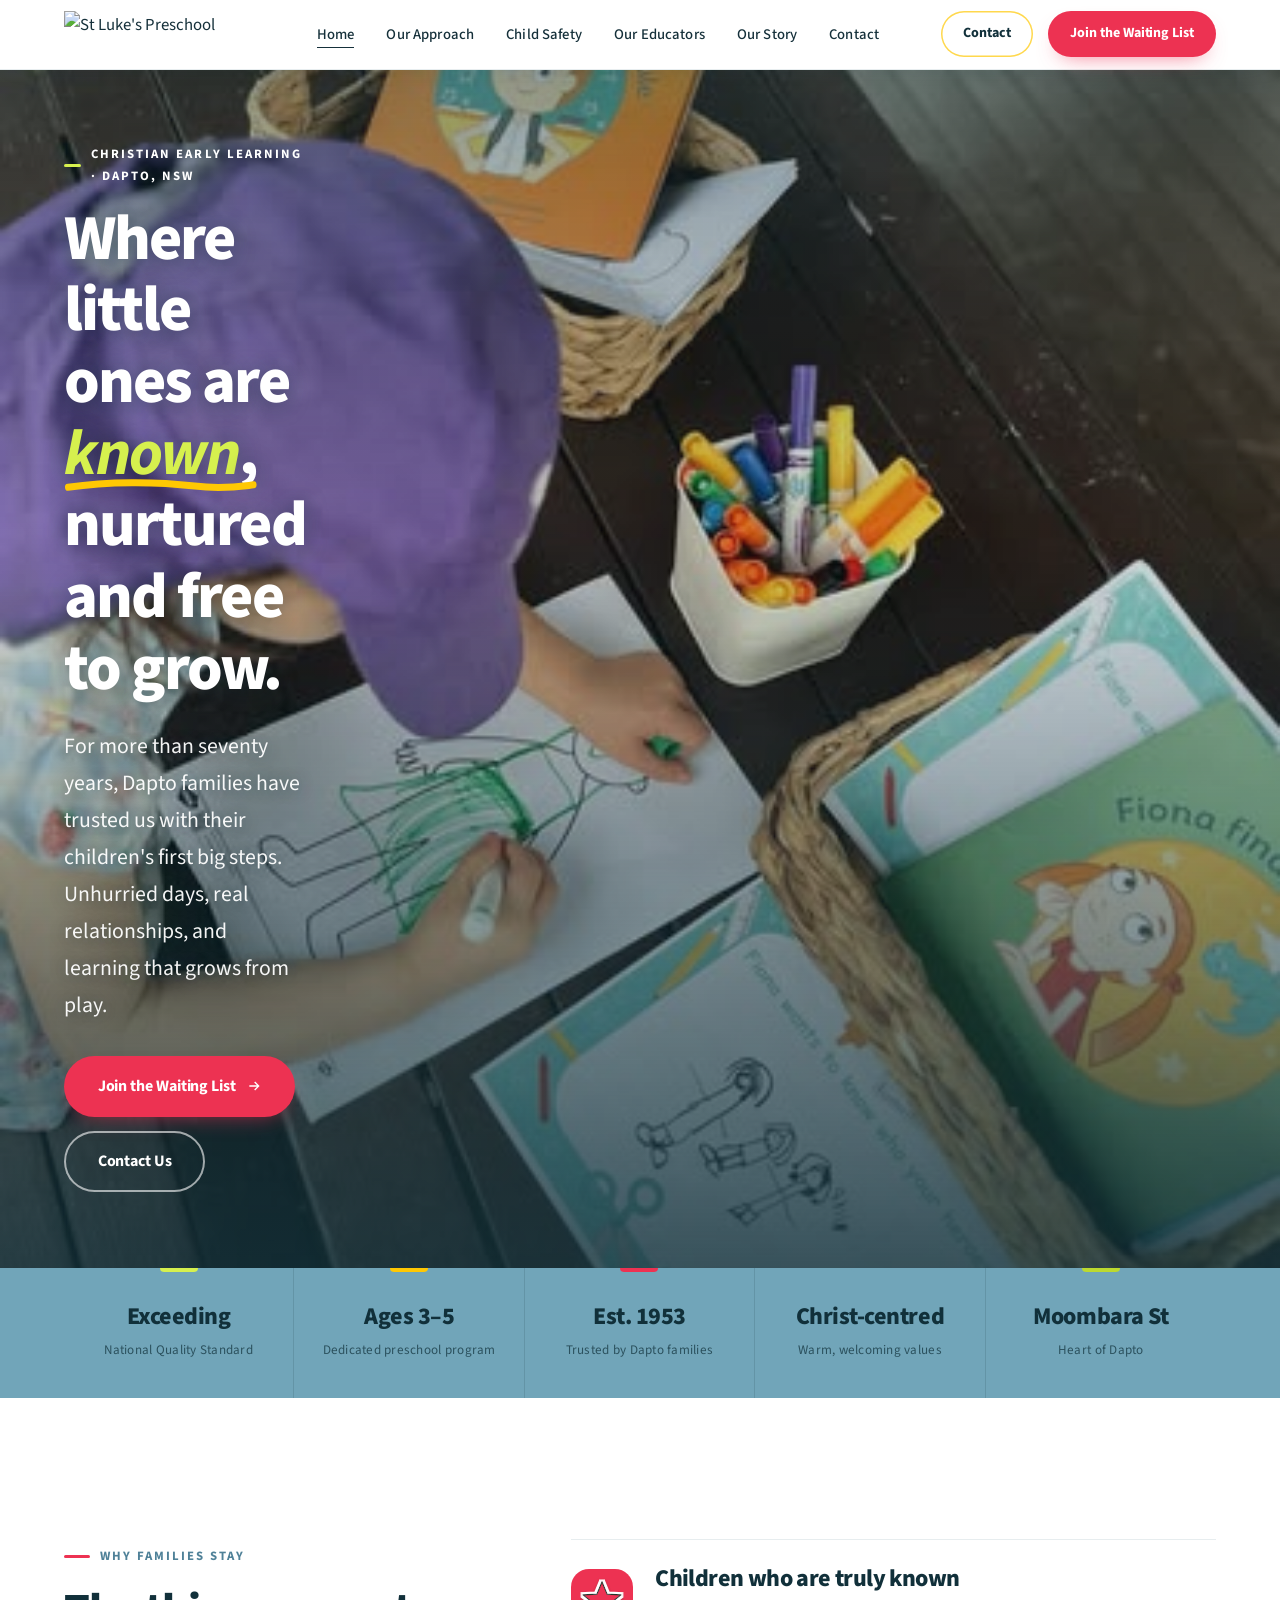
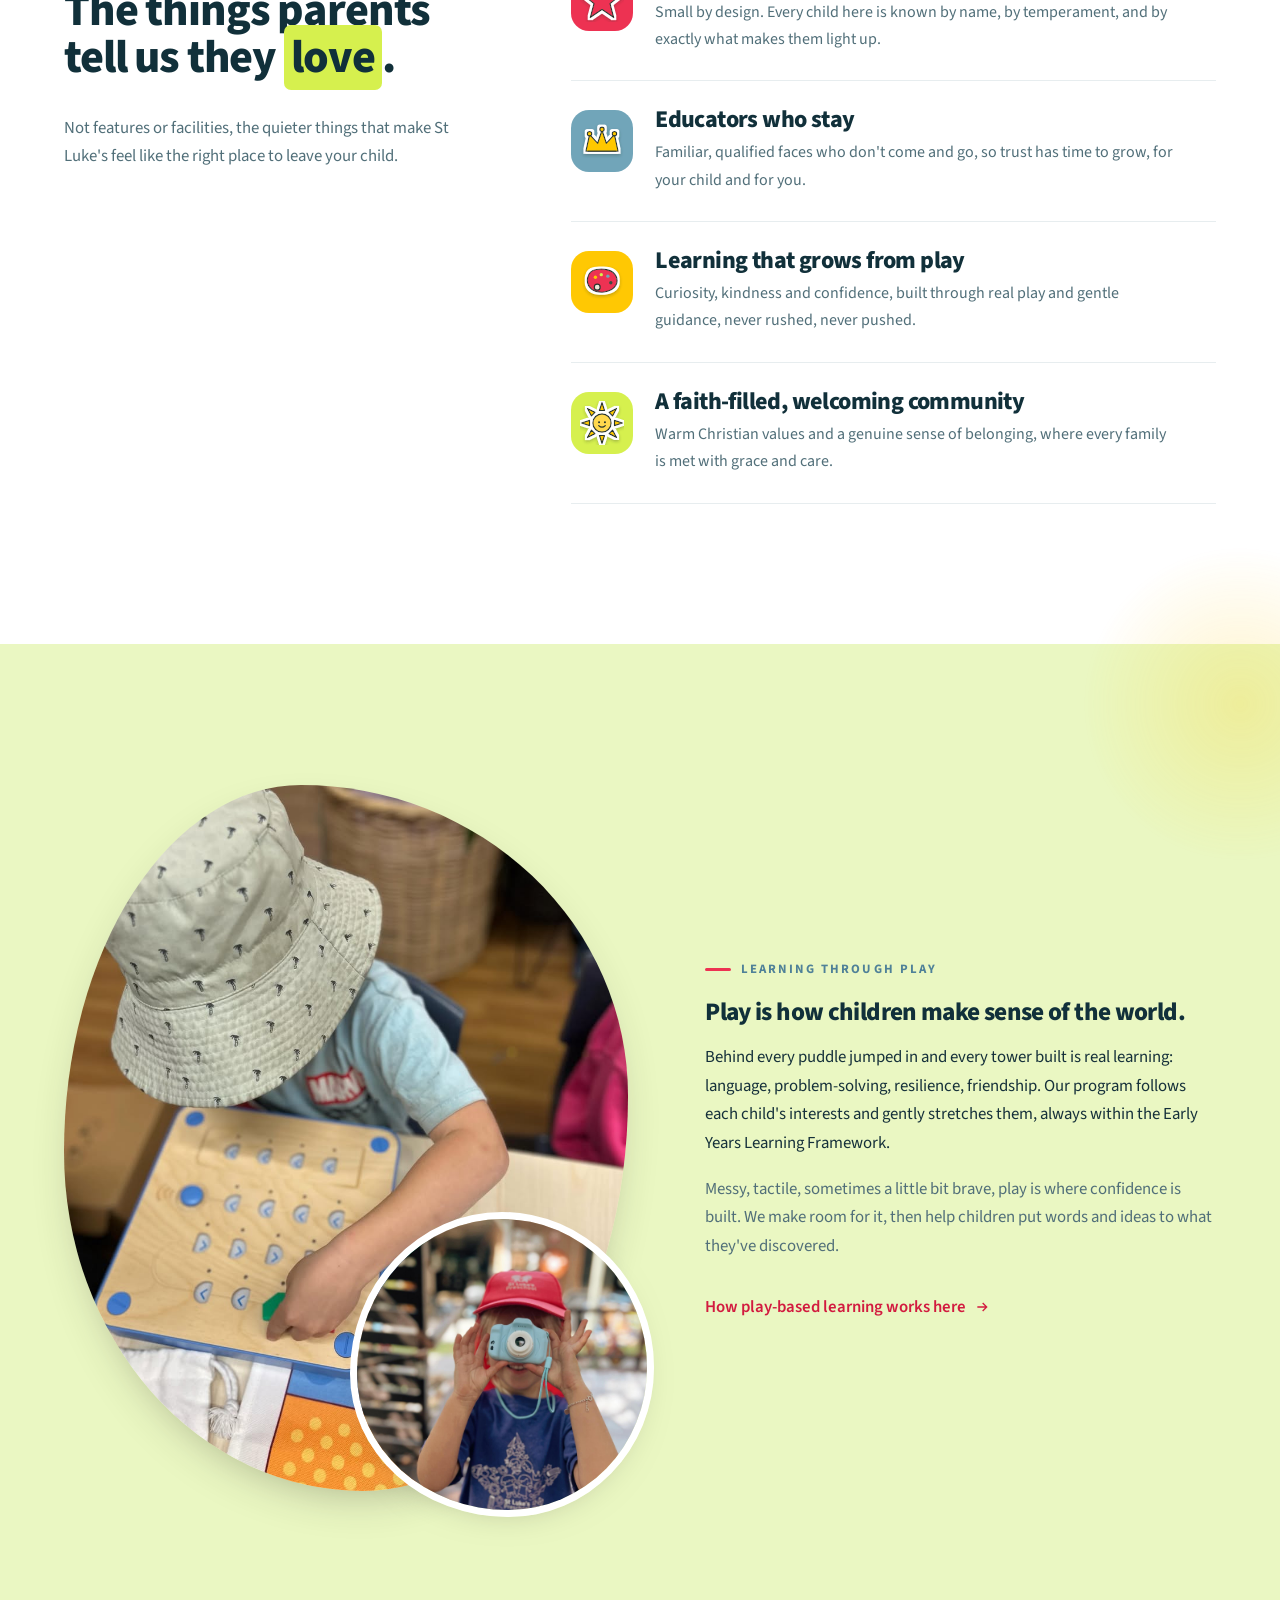
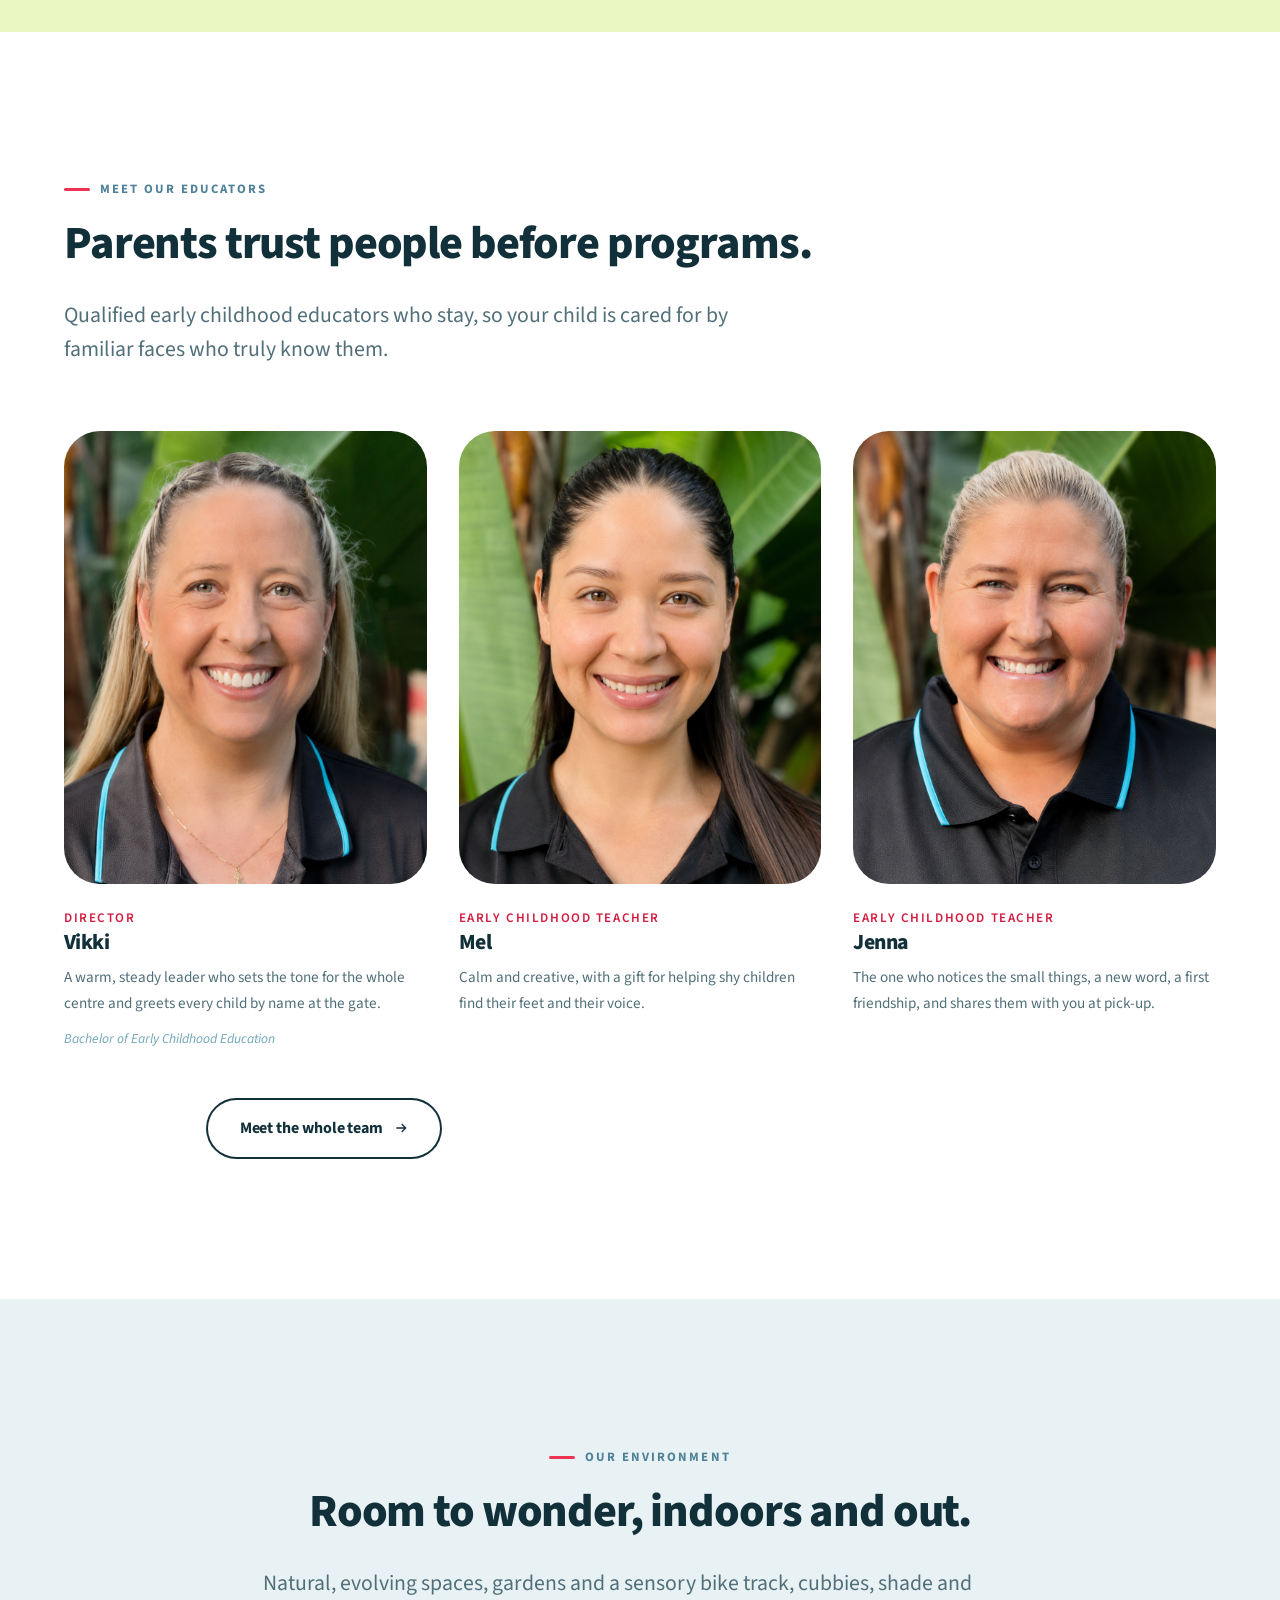
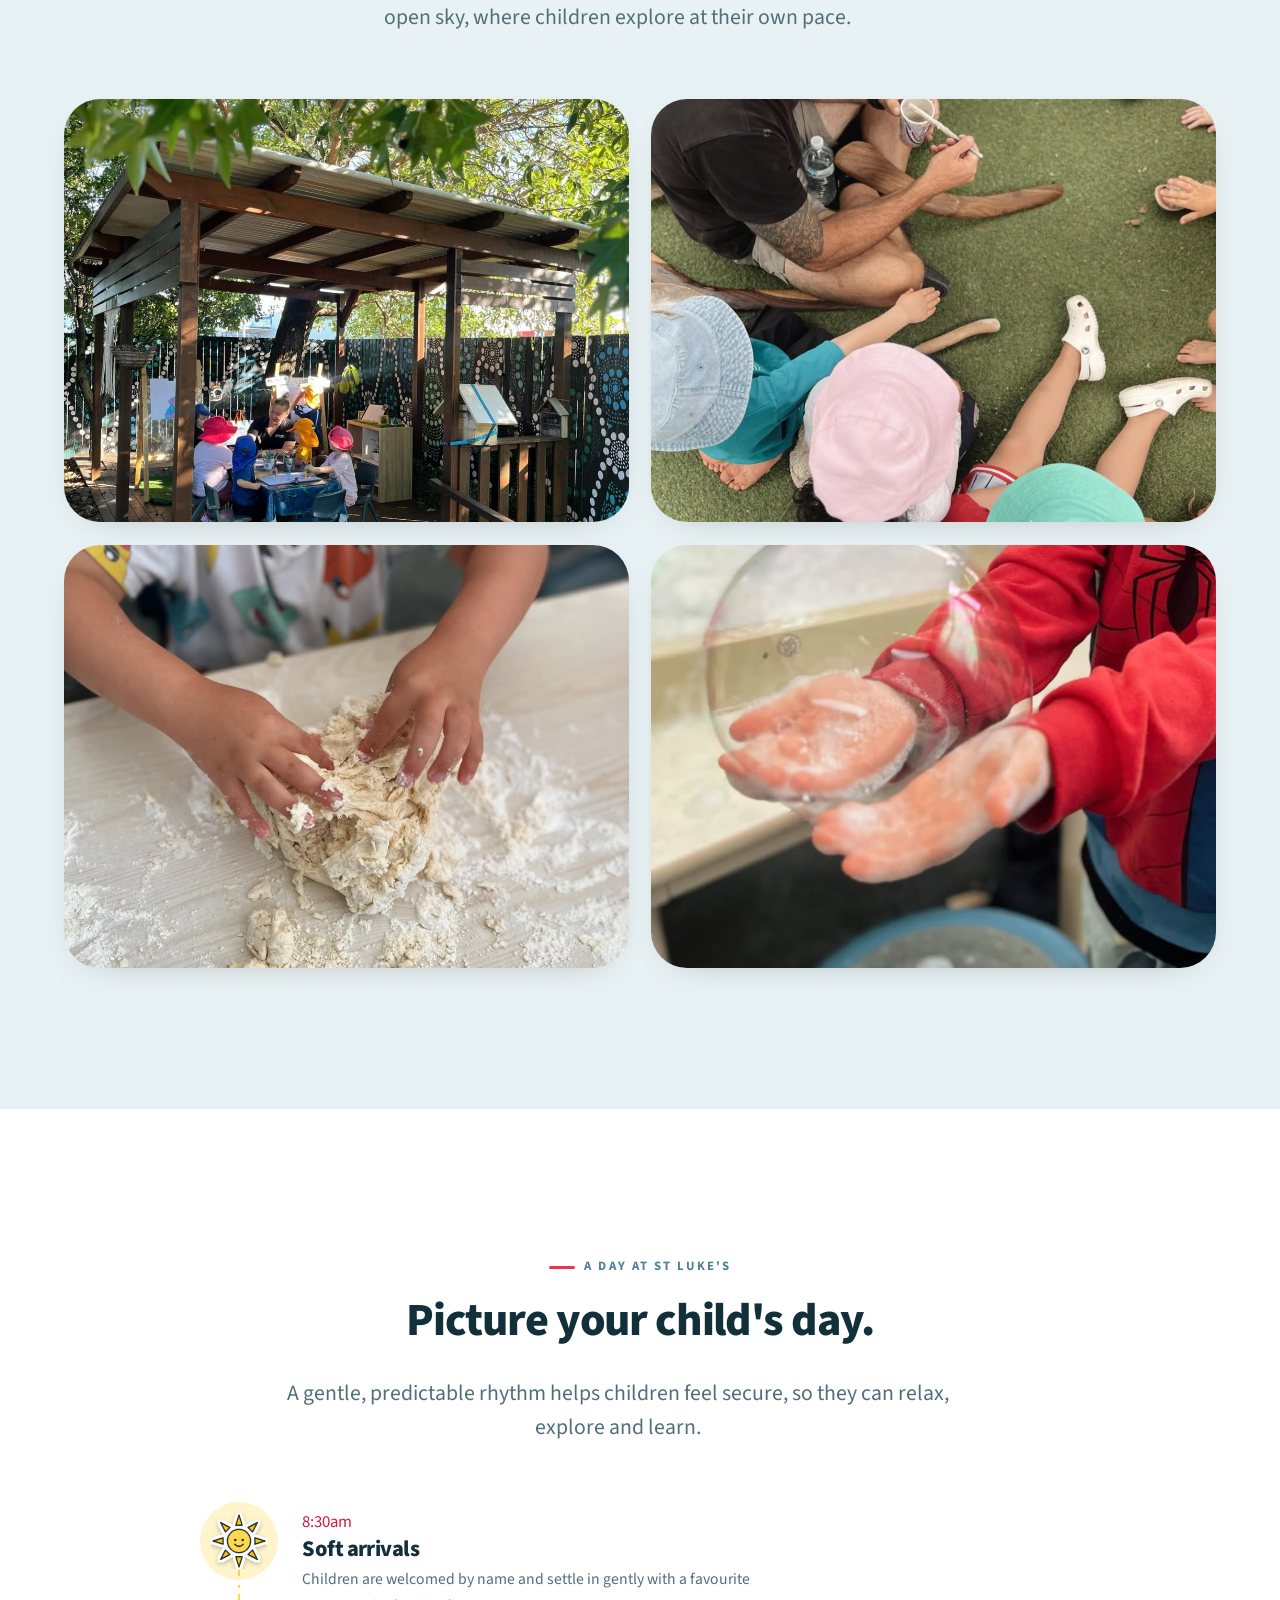
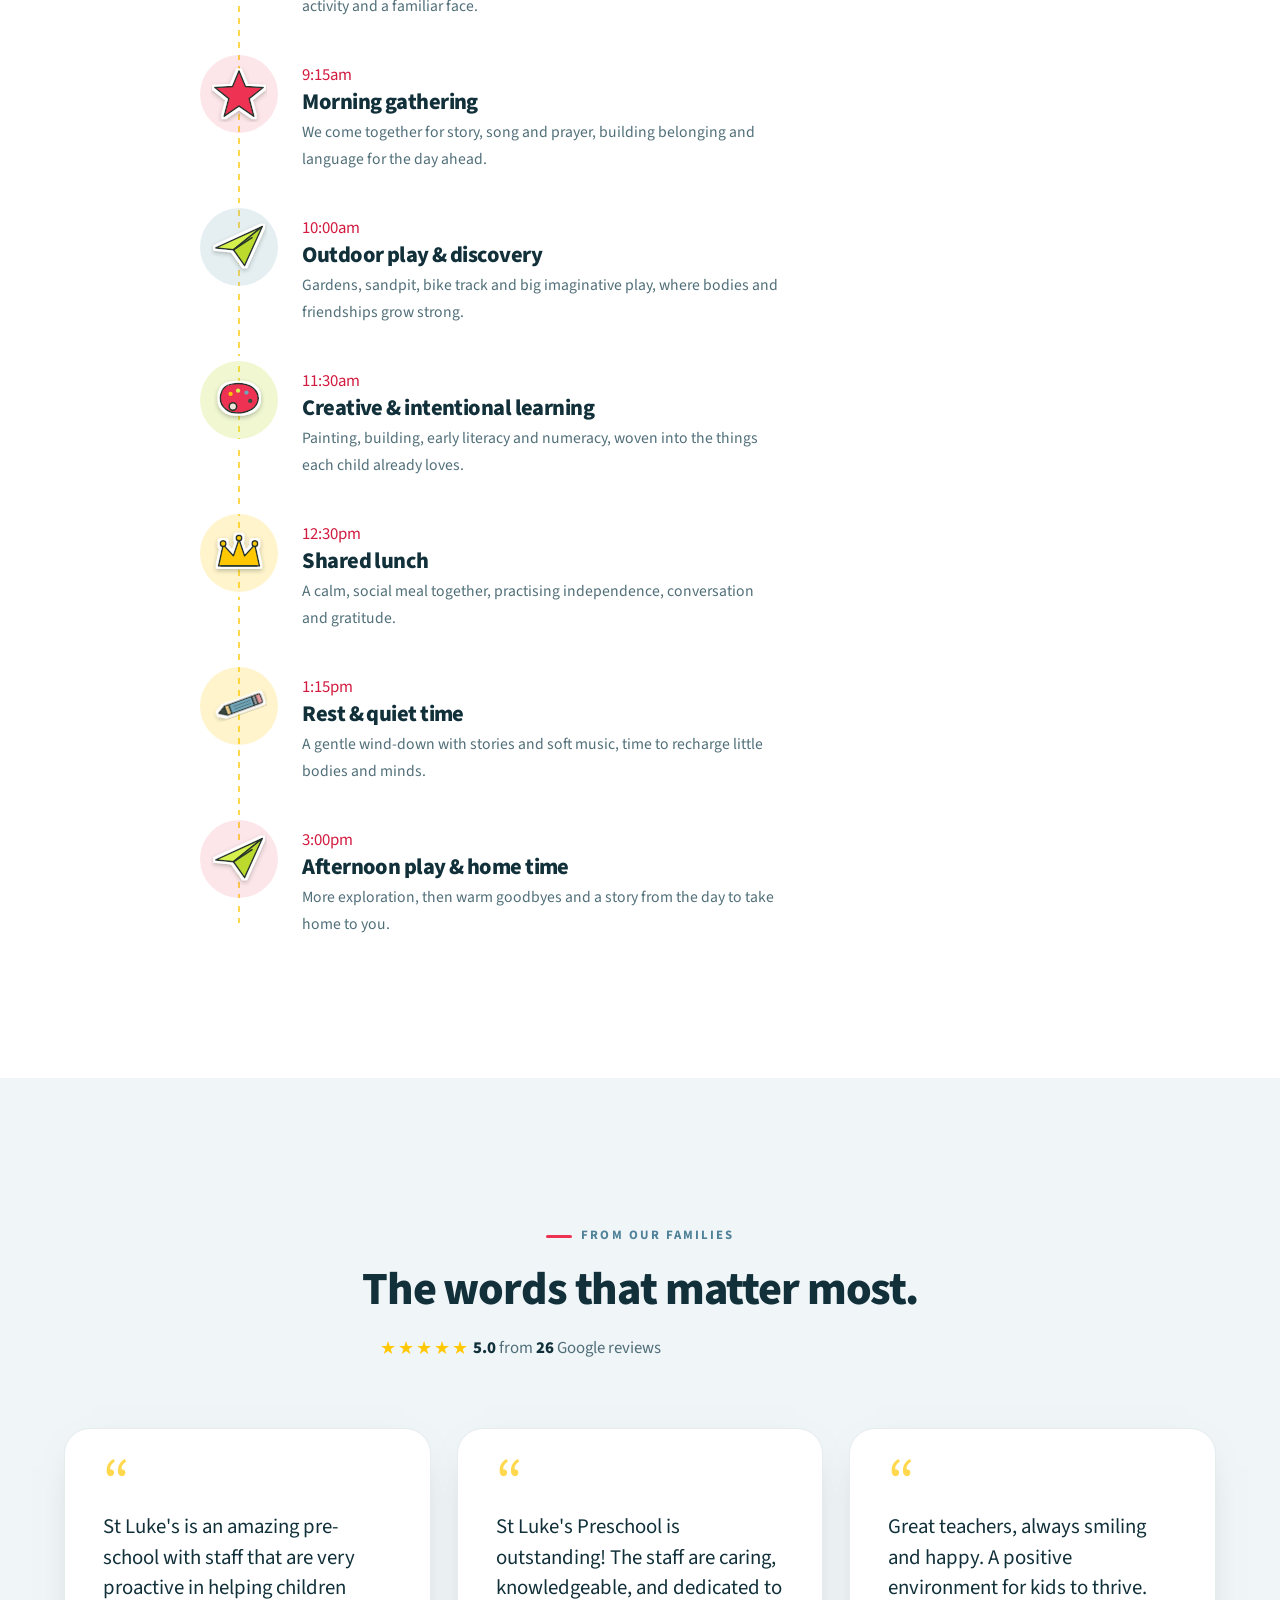
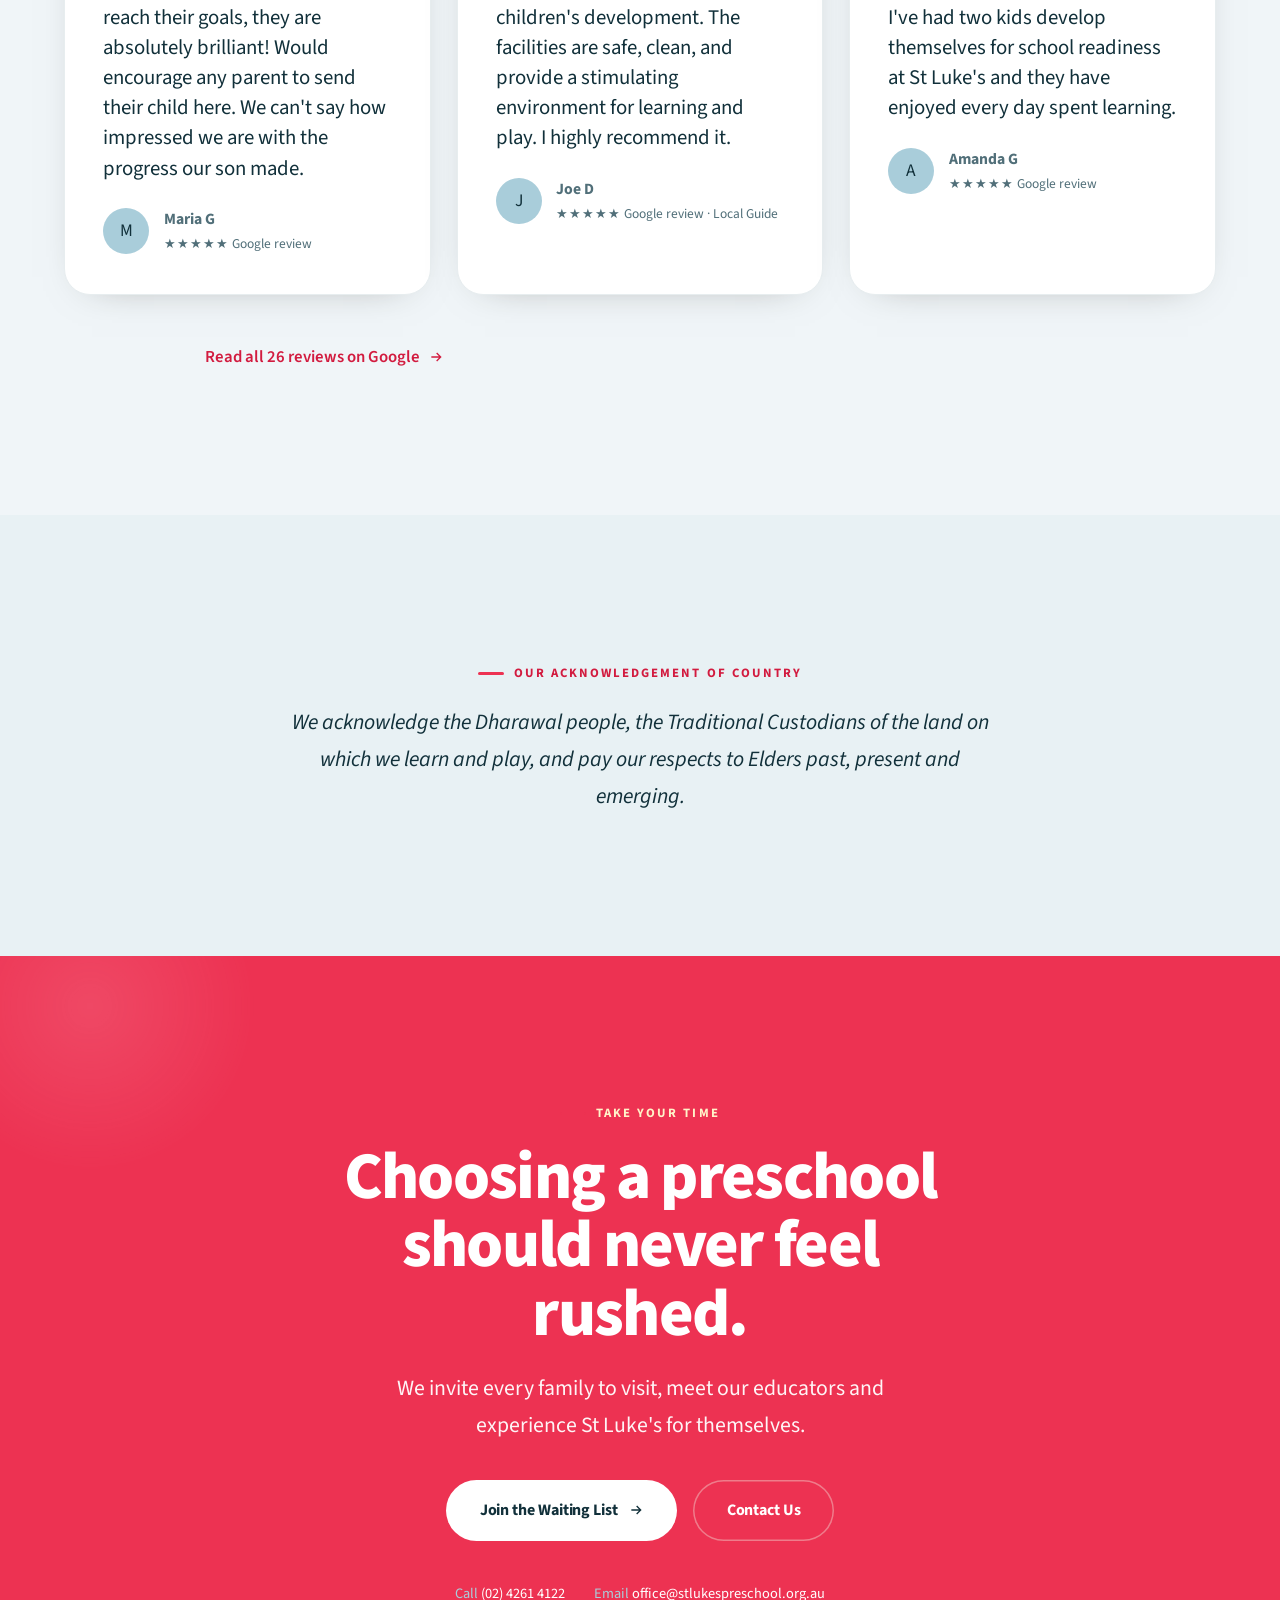
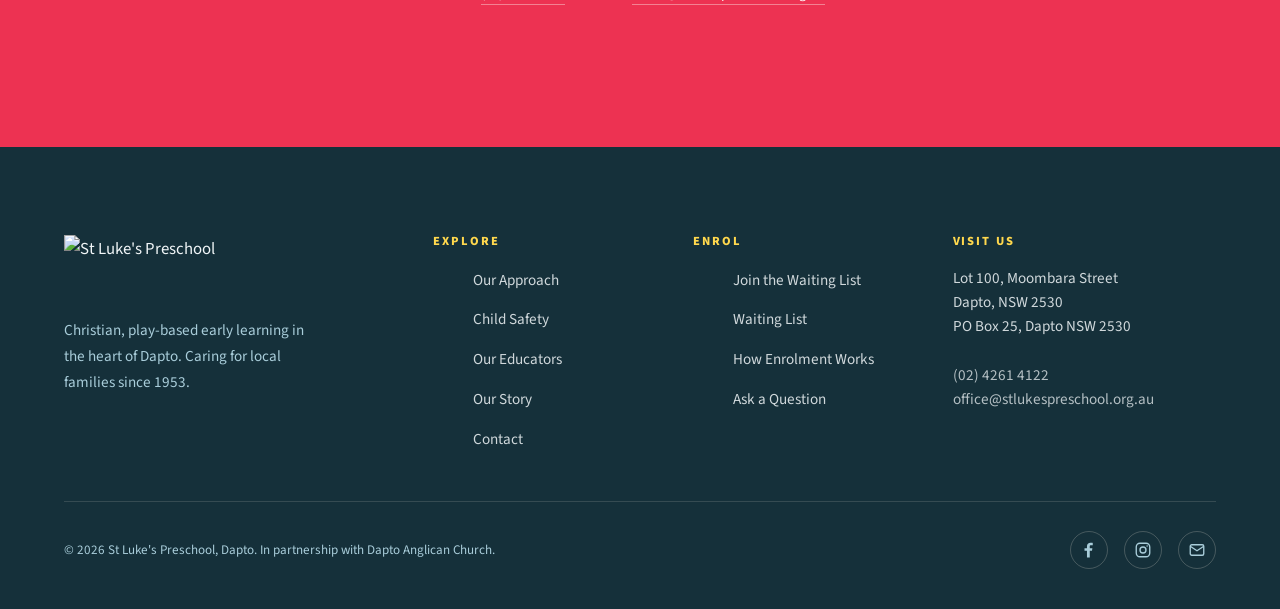
==== commit 1b571851: "Add real mobile hero photo + desktop hero underlay" ====
--- a/index.html
+++ b/index.html
@@ -14,8 +14,8 @@
 <link rel="preconnect" href="https://fonts.googleapis.com">
 <link rel="preconnect" href="https://fonts.gstatic.com" crossorigin>
 <link rel="preconnect" href="https://images.squarespace-cdn.com">
-<link rel="stylesheet" href="assets/css/style.css?v=3">
-<link rel="stylesheet" href="assets/css/refined.css?v=3">
+<link rel="stylesheet" href="assets/css/style.css?v=4">
+<link rel="stylesheet" href="assets/css/refined.css?v=4">
 <script type="application/ld+json">
 {
   "@context": "https://schema.org",
--- a/assets/css/refined.css
+++ b/assets/css/refined.css
@@ -184,27 +184,29 @@
   .educators { gap: 1.4rem; }
 }
 
-/* ============ MOBILE HERO: full-bleed photo underlay ============ */
-@media (max-width: 760px){
-  .home-refined .hero-soft{
-    background:
-      linear-gradient(180deg, rgba(17,48,58,0.48) 0%, rgba(17,48,58,0.12) 40%, rgba(17,48,58,0.80) 100%),
-      var(--forest) url('../img/hero-mobile.jpg') center/cover no-repeat;
-    min-height: 92svh; display:flex; align-items:flex-end; overflow:hidden;
-    padding-top: 7rem; padding-bottom: 2.6rem;
-  }
-  .home-refined .hero-soft .bloom,
-  .home-refined .hero-soft__media { display:none; }
-  .home-refined .hero-soft .wrap { width:100%; }
-  .home-refined .hero-soft__grid { grid-template-columns:1fr; }
-  .home-refined .hero-soft__body { text-align:left; }
-  .home-refined .hero-soft .eyebrow { color:#fff; }
-  .home-refined .hero-soft .eyebrow::before { background: var(--lime); }
-  .home-refined .hero-soft h1 { color:#fff; text-shadow: 0 1px 18px rgba(17,48,58,0.35); }
-  .home-refined .hero-soft h1 em { color: var(--lime); }
-  .home-refined .hero-soft .headline-underline svg { color: var(--yellow); }
-  .home-refined .hero-soft__body p { color: rgba(255,255,255,0.94); margin-left:0; text-shadow: 0 1px 14px rgba(17,48,58,0.4); }
-  .home-refined .hero-soft__cta { justify-content:flex-start; }
-  .home-refined .hero-soft .btn--ghost { background: transparent; color:#fff; box-shadow: inset 0 0 0 2px rgba(255,255,255,0.6); }
-  .home-refined .hero-soft .btn--ghost:hover { background: rgba(255,255,255,0.14); }
-}
+/* ============ FULL-BLEED PHOTO HERO (desktop + mobile) ============ */
+.home-refined .hero-soft{
+  background:
+    linear-gradient(180deg, rgba(17,48,58,0.50) 0%, rgba(17,48,58,0.16) 42%, rgba(17,48,58,0.82) 100%),
+    var(--forest) url('../img/hero-mobile.jpg') center/cover no-repeat;
+  min-height: 86vh; display:flex; align-items:flex-end; overflow:hidden;
+  padding-top: 9rem; padding-bottom: clamp(2.6rem, 6vw, 5rem);
+}
+.home-refined .hero-soft .bloom,
+.home-refined .hero-soft__media { display:none; }
+.home-refined .hero-soft .wrap { width:100%; }
+.home-refined .hero-soft__grid { grid-template-columns: 1fr; }
+.home-refined .hero-soft__body { text-align:left; max-width: 30ch; }
+.home-refined .hero-soft .eyebrow { color:#fff; }
+.home-refined .hero-soft .eyebrow::before { background: var(--lime); }
+.home-refined .hero-soft h1 { color:#fff; text-shadow: 0 2px 22px rgba(17,48,58,0.4); }
+.home-refined .hero-soft h1 em { color: var(--lime); }
+.home-refined .hero-soft .headline-underline svg { color: var(--yellow); }
+.home-refined .hero-soft__body p { color: rgba(255,255,255,0.95); margin-left:0; max-width: 52ch; text-shadow: 0 1px 16px rgba(17,48,58,0.45); }
+.home-refined .hero-soft__cta { justify-content:flex-start; }
+.home-refined .hero-soft .btn--ghost { background: transparent; color:#fff; box-shadow: inset 0 0 0 2px rgba(255,255,255,0.6); }
+.home-refined .hero-soft .btn--ghost:hover { background: rgba(255,255,255,0.14); }
+@media (max-width: 600px){
+  .home-refined .hero-soft { min-height: 92svh; padding-top: 7rem; }
+  .home-refined .hero-soft__body { max-width: none; }
+}
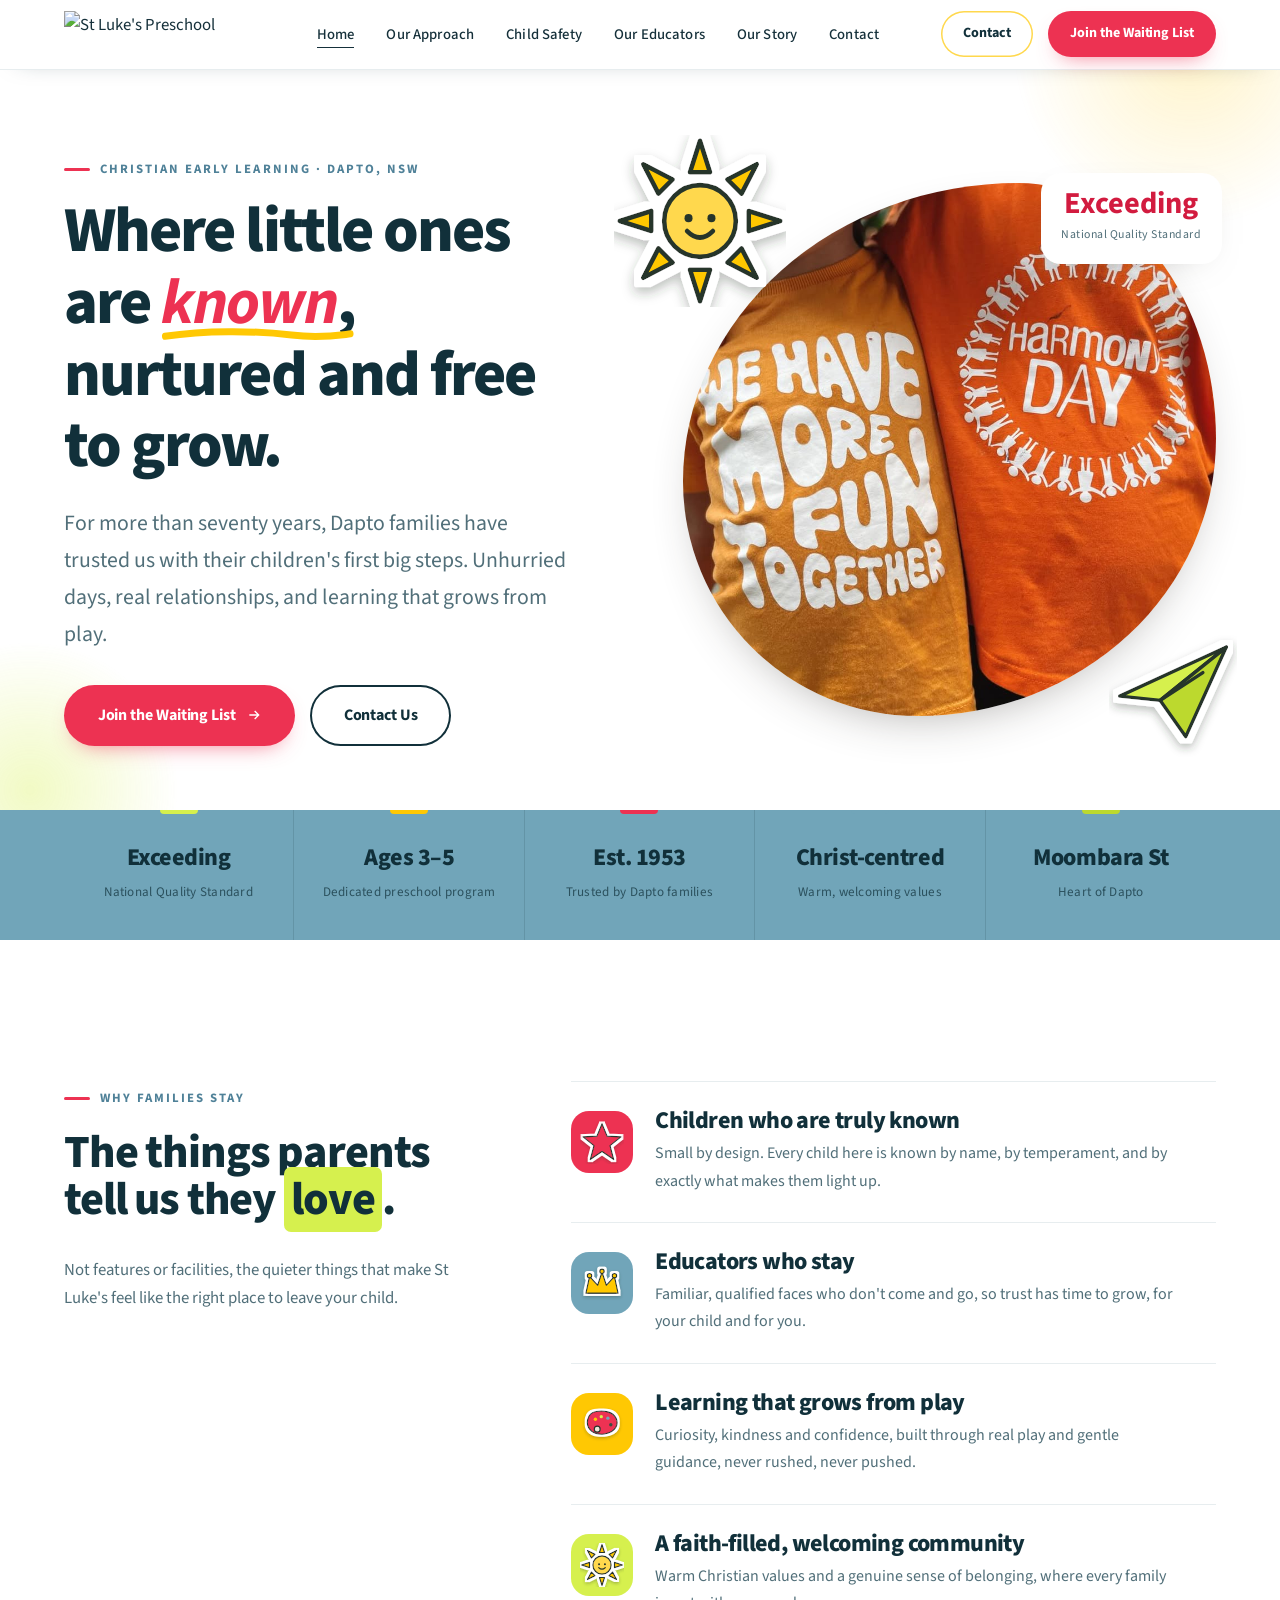
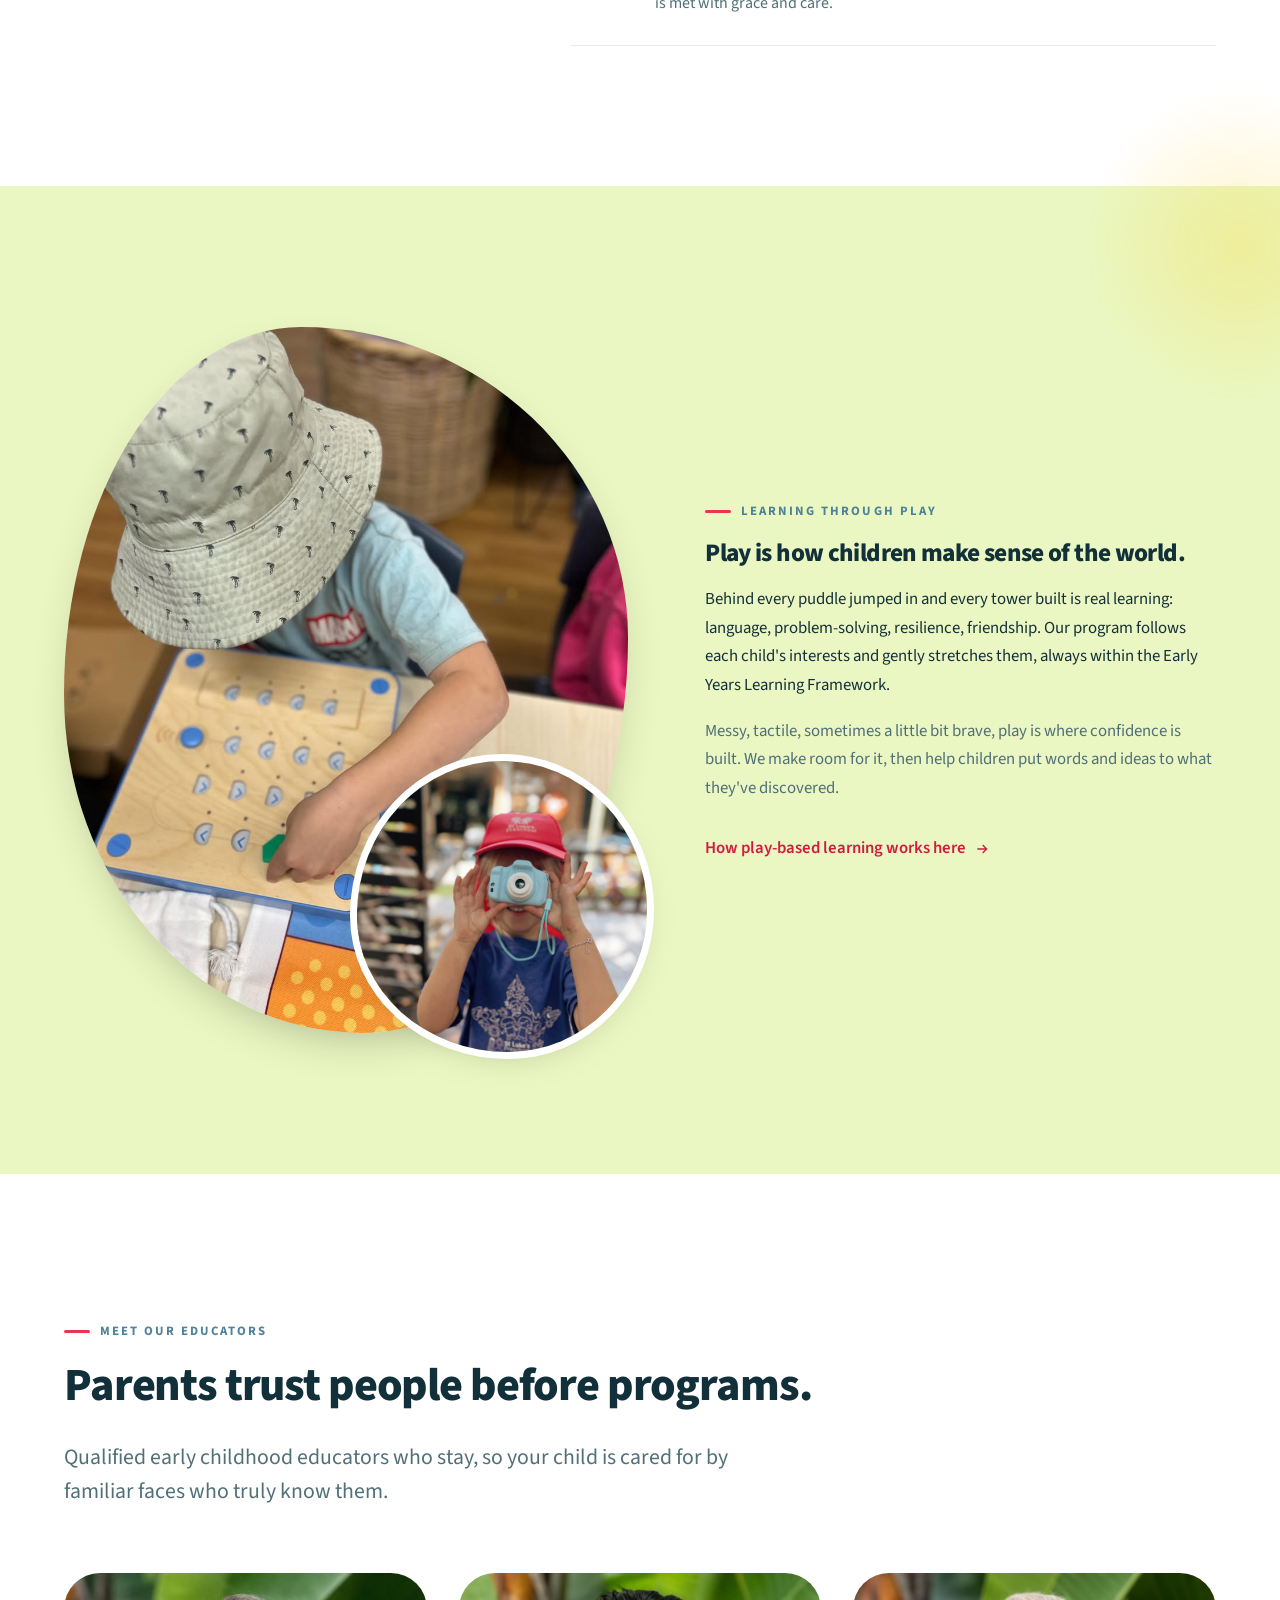
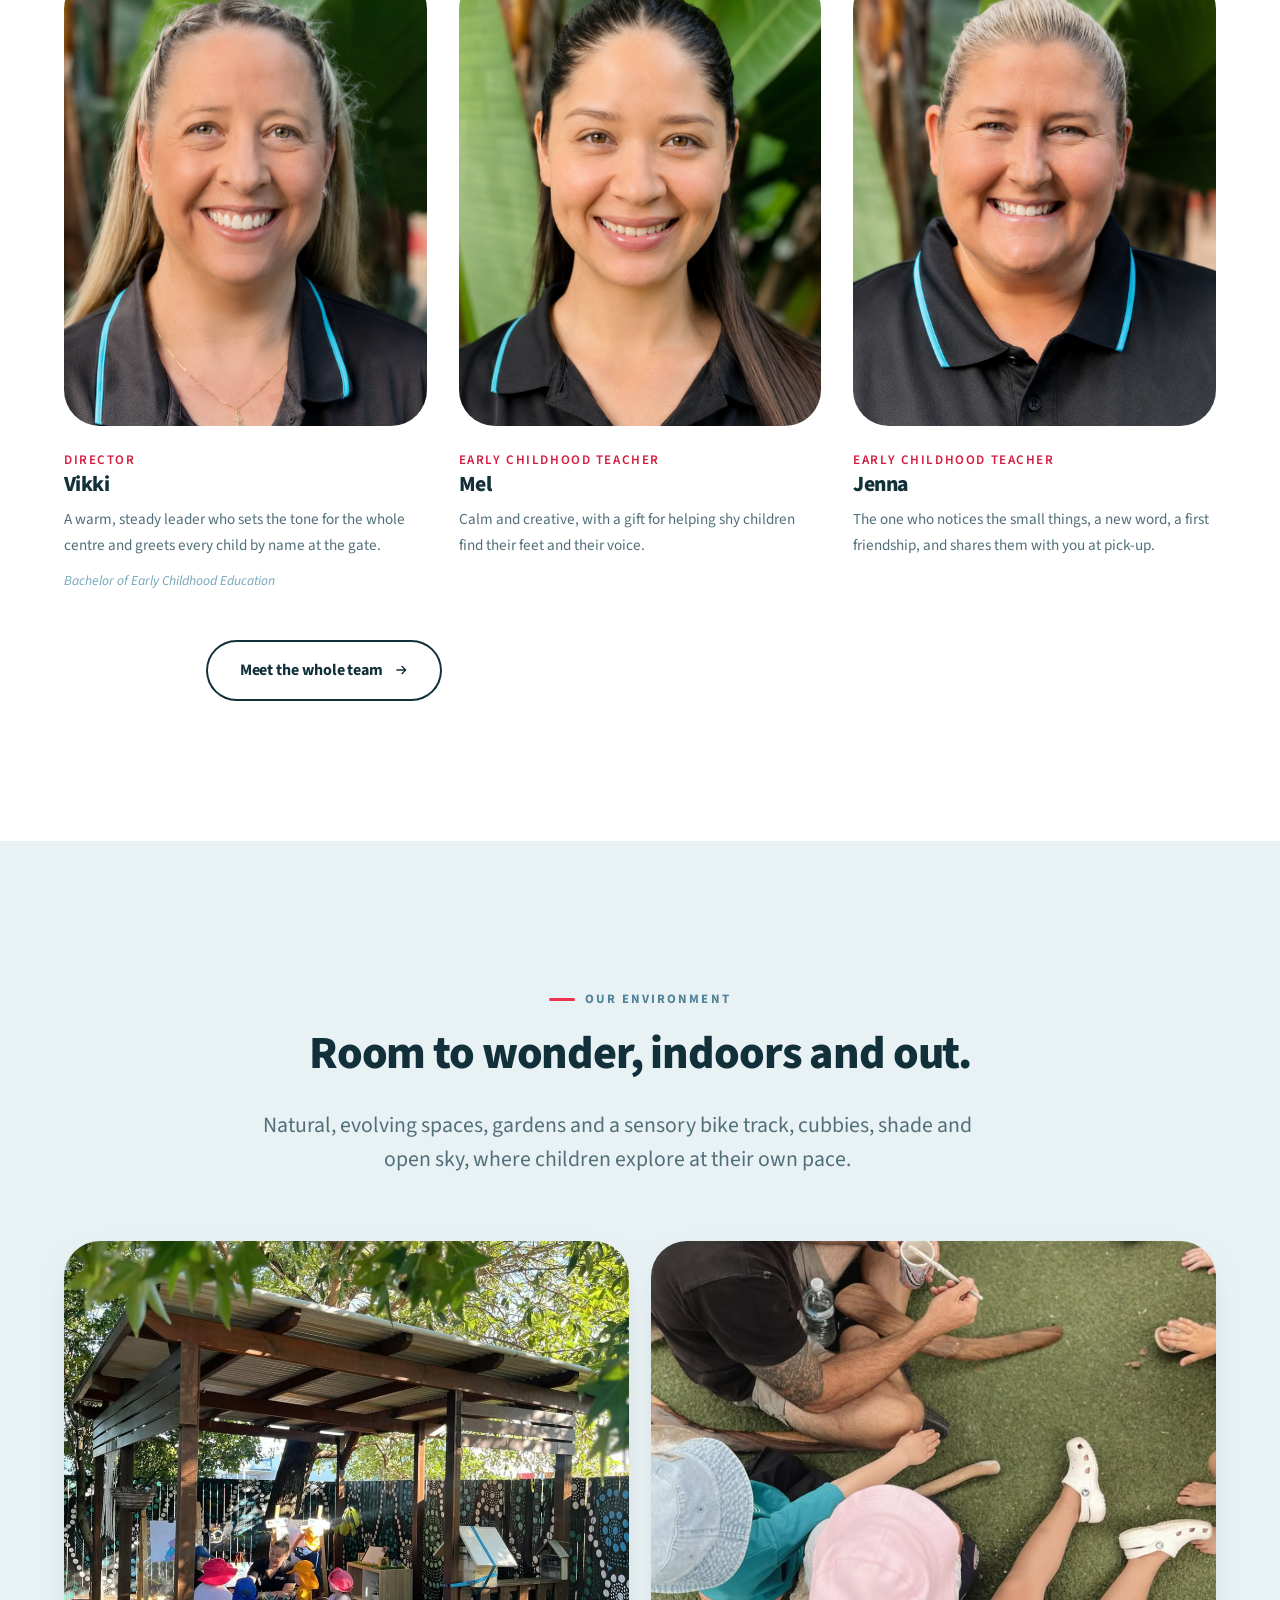
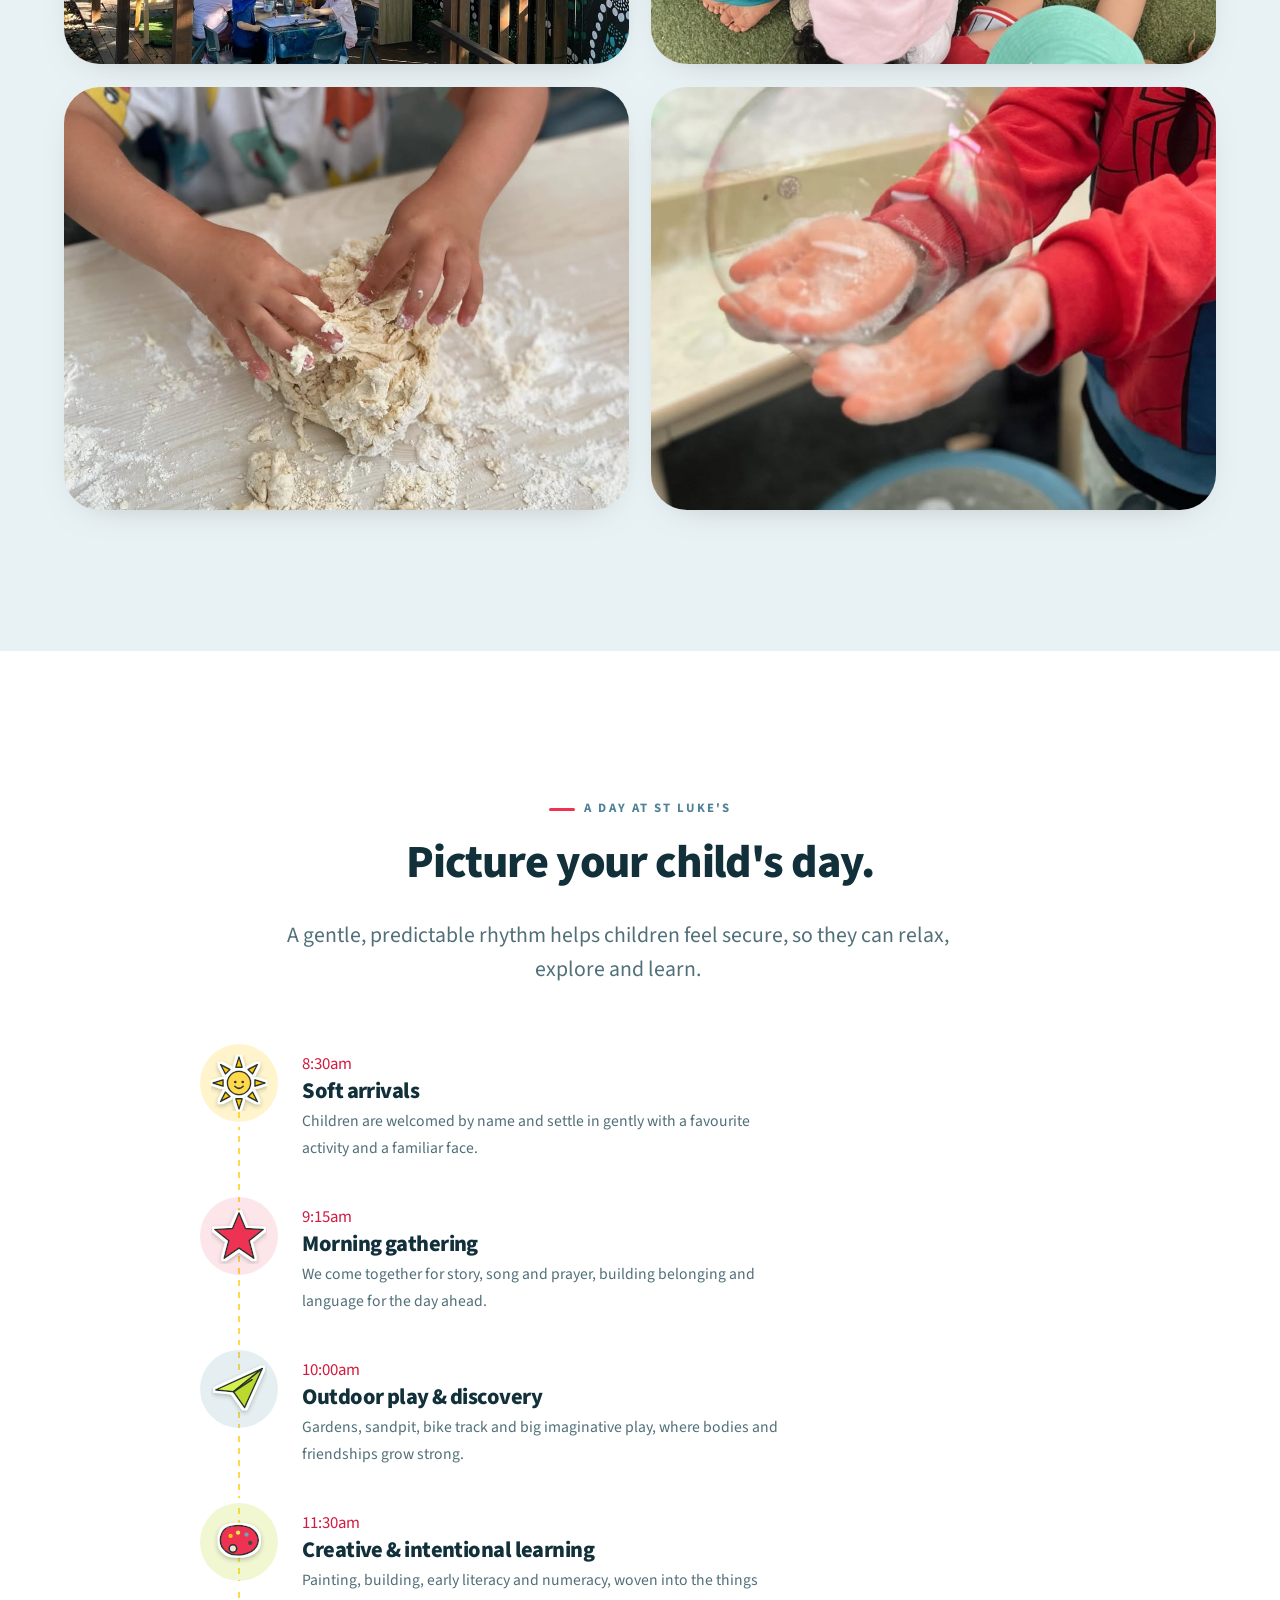
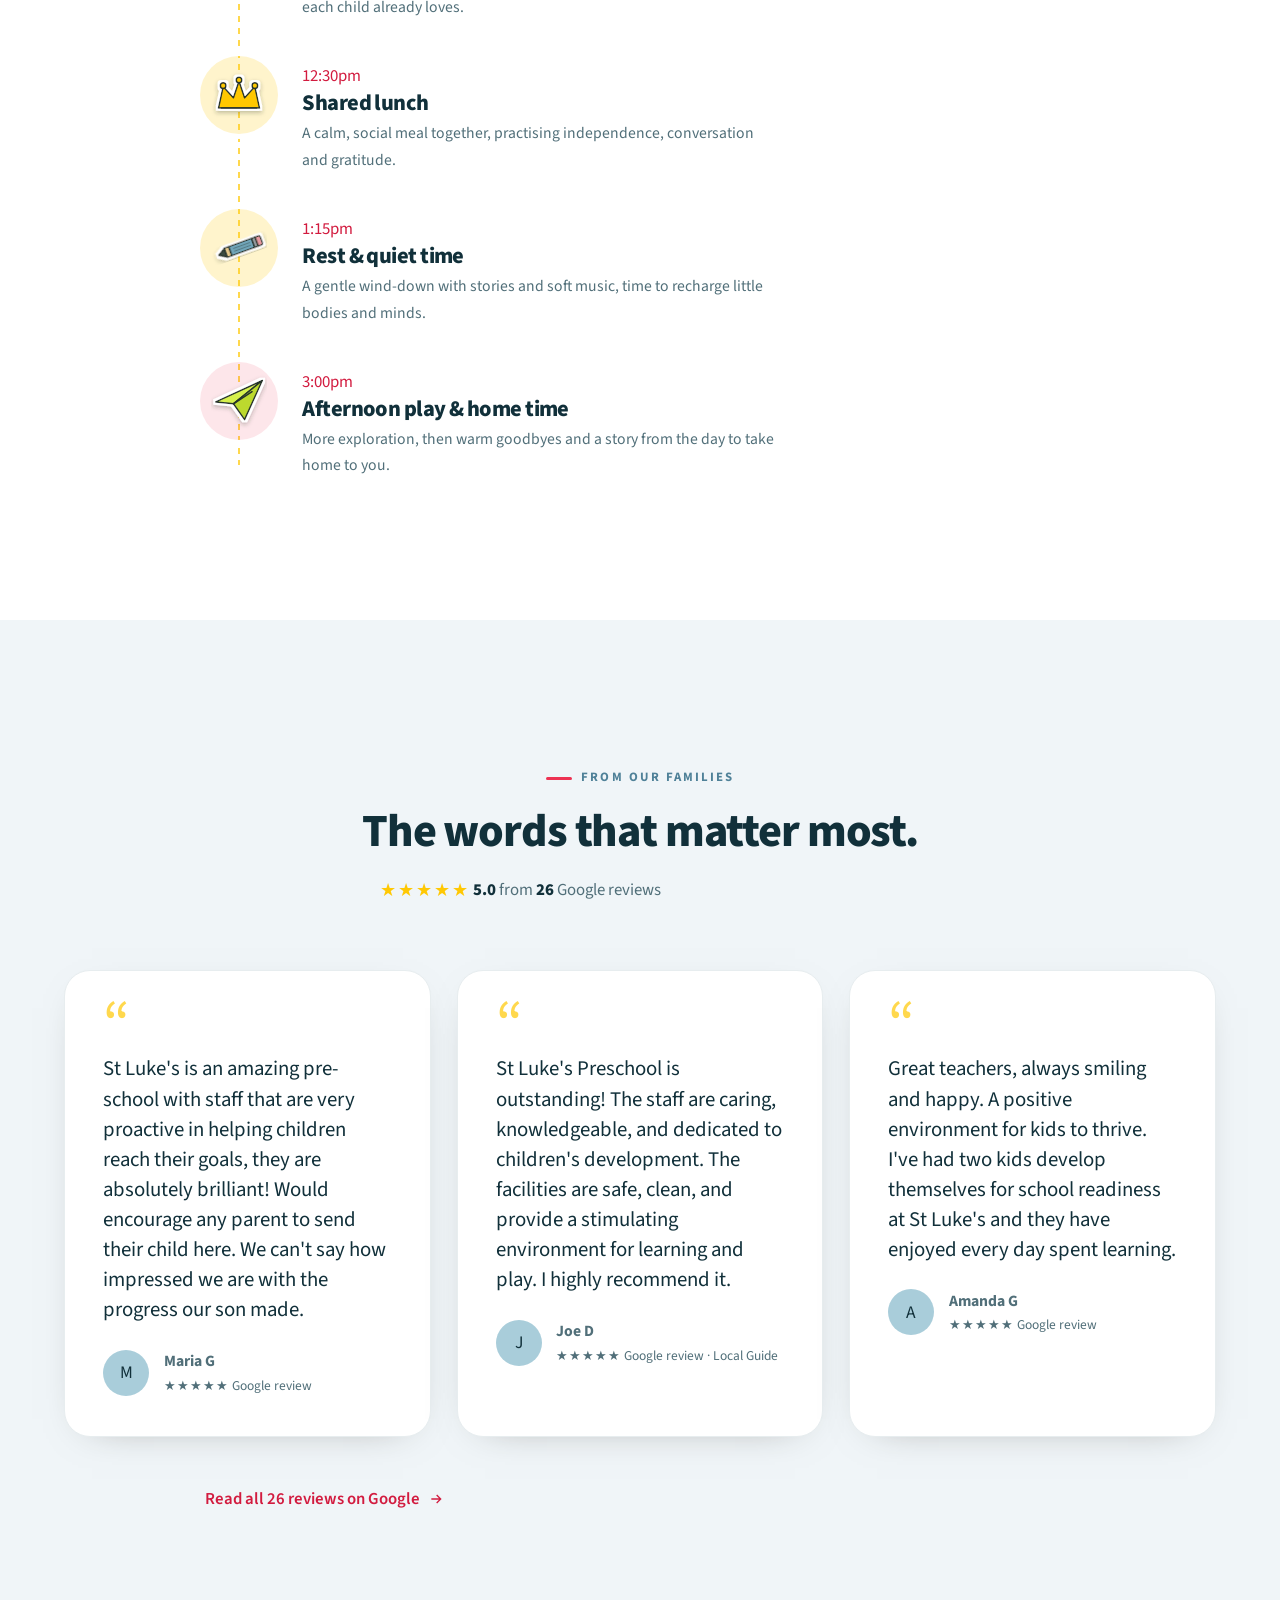
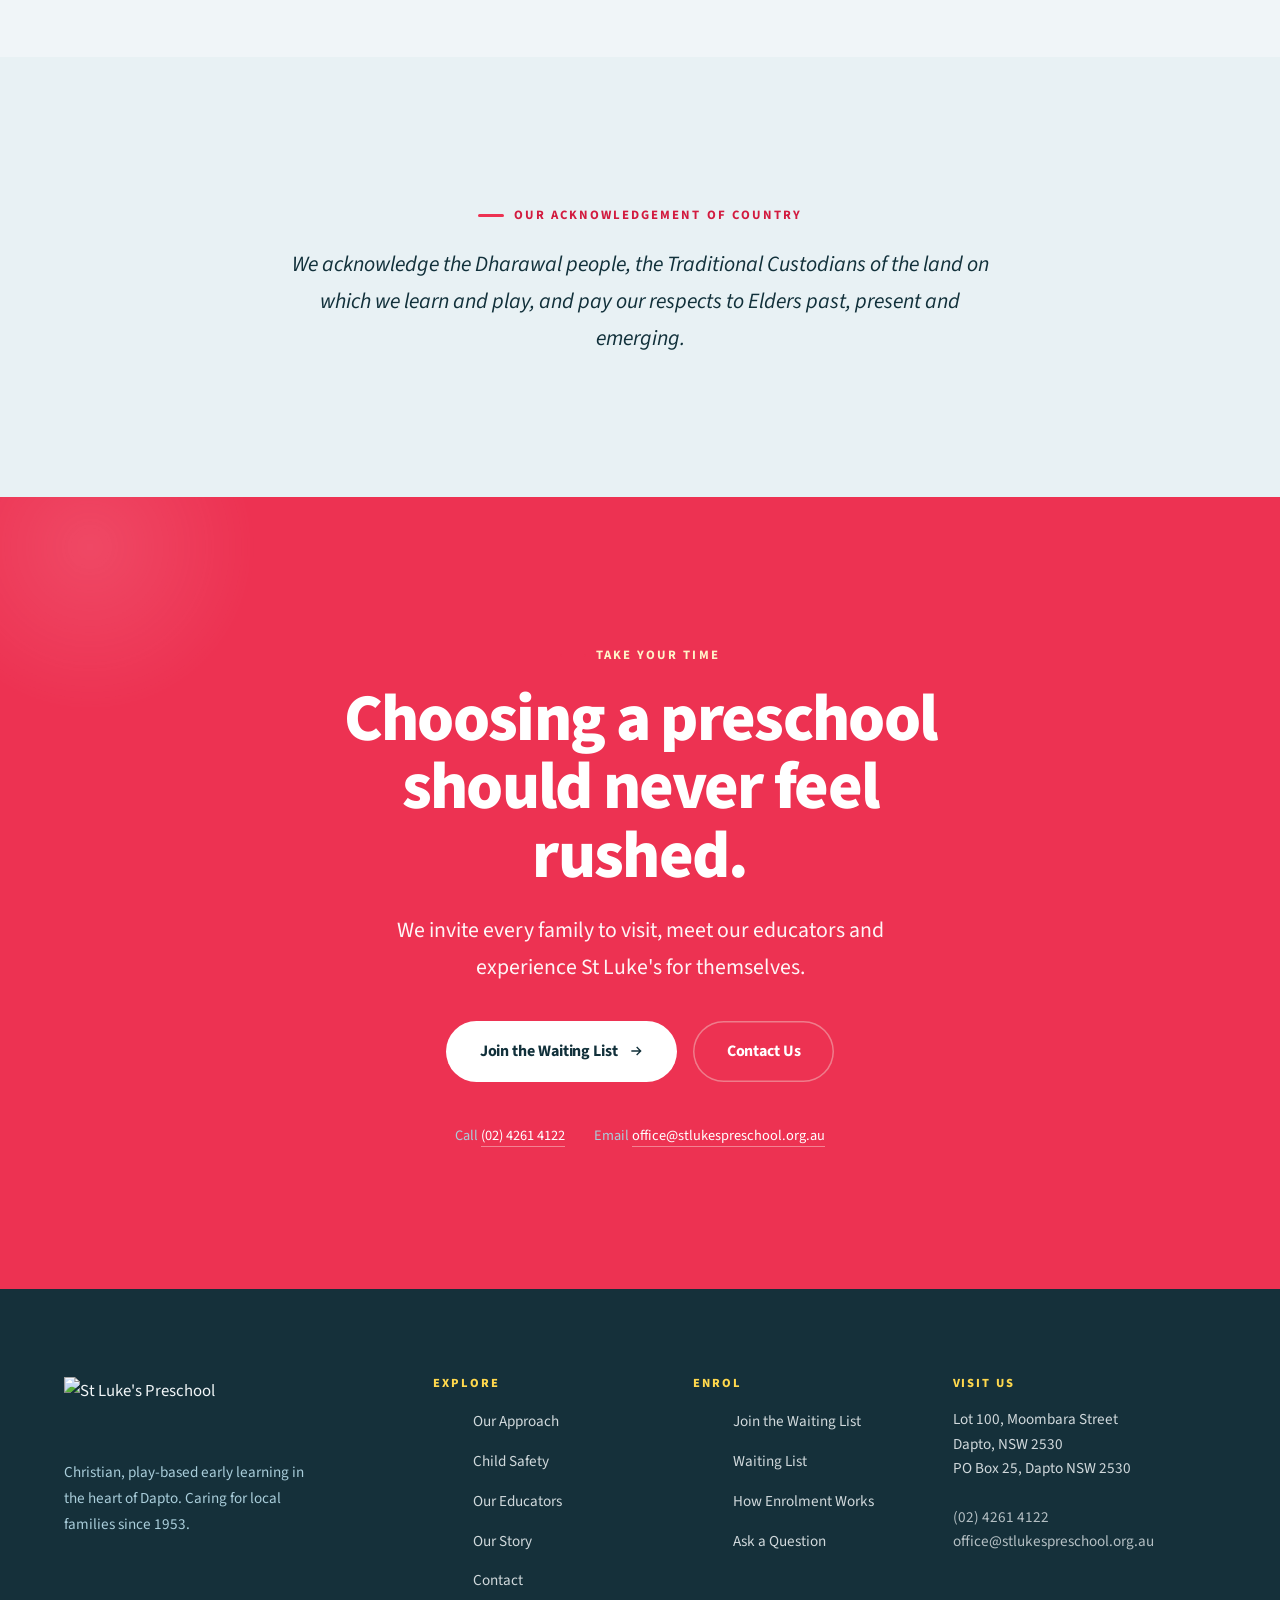
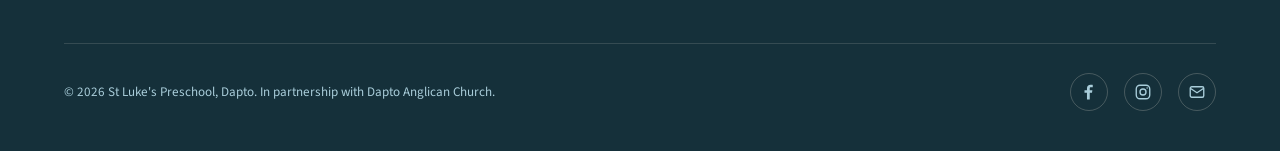
==== commit 10b27114: "Make full-bleed photo hero mobile-only" ====
--- a/index.html
+++ b/index.html
@@ -14,8 +14,8 @@
 <link rel="preconnect" href="https://fonts.googleapis.com">
 <link rel="preconnect" href="https://fonts.gstatic.com" crossorigin>
 <link rel="preconnect" href="https://images.squarespace-cdn.com">
-<link rel="stylesheet" href="assets/css/style.css?v=4">
-<link rel="stylesheet" href="assets/css/refined.css?v=4">
+<link rel="stylesheet" href="assets/css/style.css?v=5">
+<link rel="stylesheet" href="assets/css/refined.css?v=5">
 <script type="application/ld+json">
 {
   "@context": "https://schema.org",
--- a/assets/css/refined.css
+++ b/assets/css/refined.css
@@ -184,29 +184,27 @@
   .educators { gap: 1.4rem; }
 }
 
-/* ============ FULL-BLEED PHOTO HERO (desktop + mobile) ============ */
-.home-refined .hero-soft{
-  background:
-    linear-gradient(180deg, rgba(17,48,58,0.50) 0%, rgba(17,48,58,0.16) 42%, rgba(17,48,58,0.82) 100%),
-    var(--forest) url('../img/hero-mobile.jpg') center/cover no-repeat;
-  min-height: 86vh; display:flex; align-items:flex-end; overflow:hidden;
-  padding-top: 9rem; padding-bottom: clamp(2.6rem, 6vw, 5rem);
-}
-.home-refined .hero-soft .bloom,
-.home-refined .hero-soft__media { display:none; }
-.home-refined .hero-soft .wrap { width:100%; }
-.home-refined .hero-soft__grid { grid-template-columns: 1fr; }
-.home-refined .hero-soft__body { text-align:left; max-width: 30ch; }
-.home-refined .hero-soft .eyebrow { color:#fff; }
-.home-refined .hero-soft .eyebrow::before { background: var(--lime); }
-.home-refined .hero-soft h1 { color:#fff; text-shadow: 0 2px 22px rgba(17,48,58,0.4); }
-.home-refined .hero-soft h1 em { color: var(--lime); }
-.home-refined .hero-soft .headline-underline svg { color: var(--yellow); }
-.home-refined .hero-soft__body p { color: rgba(255,255,255,0.95); margin-left:0; max-width: 52ch; text-shadow: 0 1px 16px rgba(17,48,58,0.45); }
-.home-refined .hero-soft__cta { justify-content:flex-start; }
-.home-refined .hero-soft .btn--ghost { background: transparent; color:#fff; box-shadow: inset 0 0 0 2px rgba(255,255,255,0.6); }
-.home-refined .hero-soft .btn--ghost:hover { background: rgba(255,255,255,0.14); }
-@media (max-width: 600px){
-  .home-refined .hero-soft { min-height: 92svh; padding-top: 7rem; }
-  .home-refined .hero-soft__body { max-width: none; }
-}
+/* ============ MOBILE-ONLY HERO: full-bleed photo underlay ============ */
+@media (max-width: 760px){
+  .home-refined .hero-soft{
+    background:
+      linear-gradient(180deg, rgba(17,48,58,0.48) 0%, rgba(17,48,58,0.14) 40%, rgba(17,48,58,0.82) 100%),
+      var(--forest) url('../img/hero-mobile.jpg') center/cover no-repeat;
+    min-height: 90svh; display:flex; align-items:flex-end; overflow:hidden;
+    padding-top: 7rem; padding-bottom: 2.6rem;
+  }
+  .home-refined .hero-soft .bloom,
+  .home-refined .hero-soft__media { display:none; }
+  .home-refined .hero-soft .wrap { width:100%; }
+  .home-refined .hero-soft__grid { grid-template-columns:1fr; }
+  .home-refined .hero-soft__body { text-align:left; }
+  .home-refined .hero-soft .eyebrow { color:#fff; }
+  .home-refined .hero-soft .eyebrow::before { background: var(--lime); }
+  .home-refined .hero-soft h1 { color:#fff; text-shadow: 0 1px 18px rgba(17,48,58,0.4); }
+  .home-refined .hero-soft h1 em { color: var(--lime); }
+  .home-refined .hero-soft .headline-underline svg { color: var(--yellow); }
+  .home-refined .hero-soft__body p { color: rgba(255,255,255,0.95); margin-left:0; text-shadow: 0 1px 16px rgba(17,48,58,0.45); }
+  .home-refined .hero-soft__cta { justify-content:flex-start; }
+  .home-refined .hero-soft .btn--ghost { background: transparent; color:#fff; box-shadow: inset 0 0 0 2px rgba(255,255,255,0.6); }
+  .home-refined .hero-soft .btn--ghost:hover { background: rgba(255,255,255,0.14); }
+}
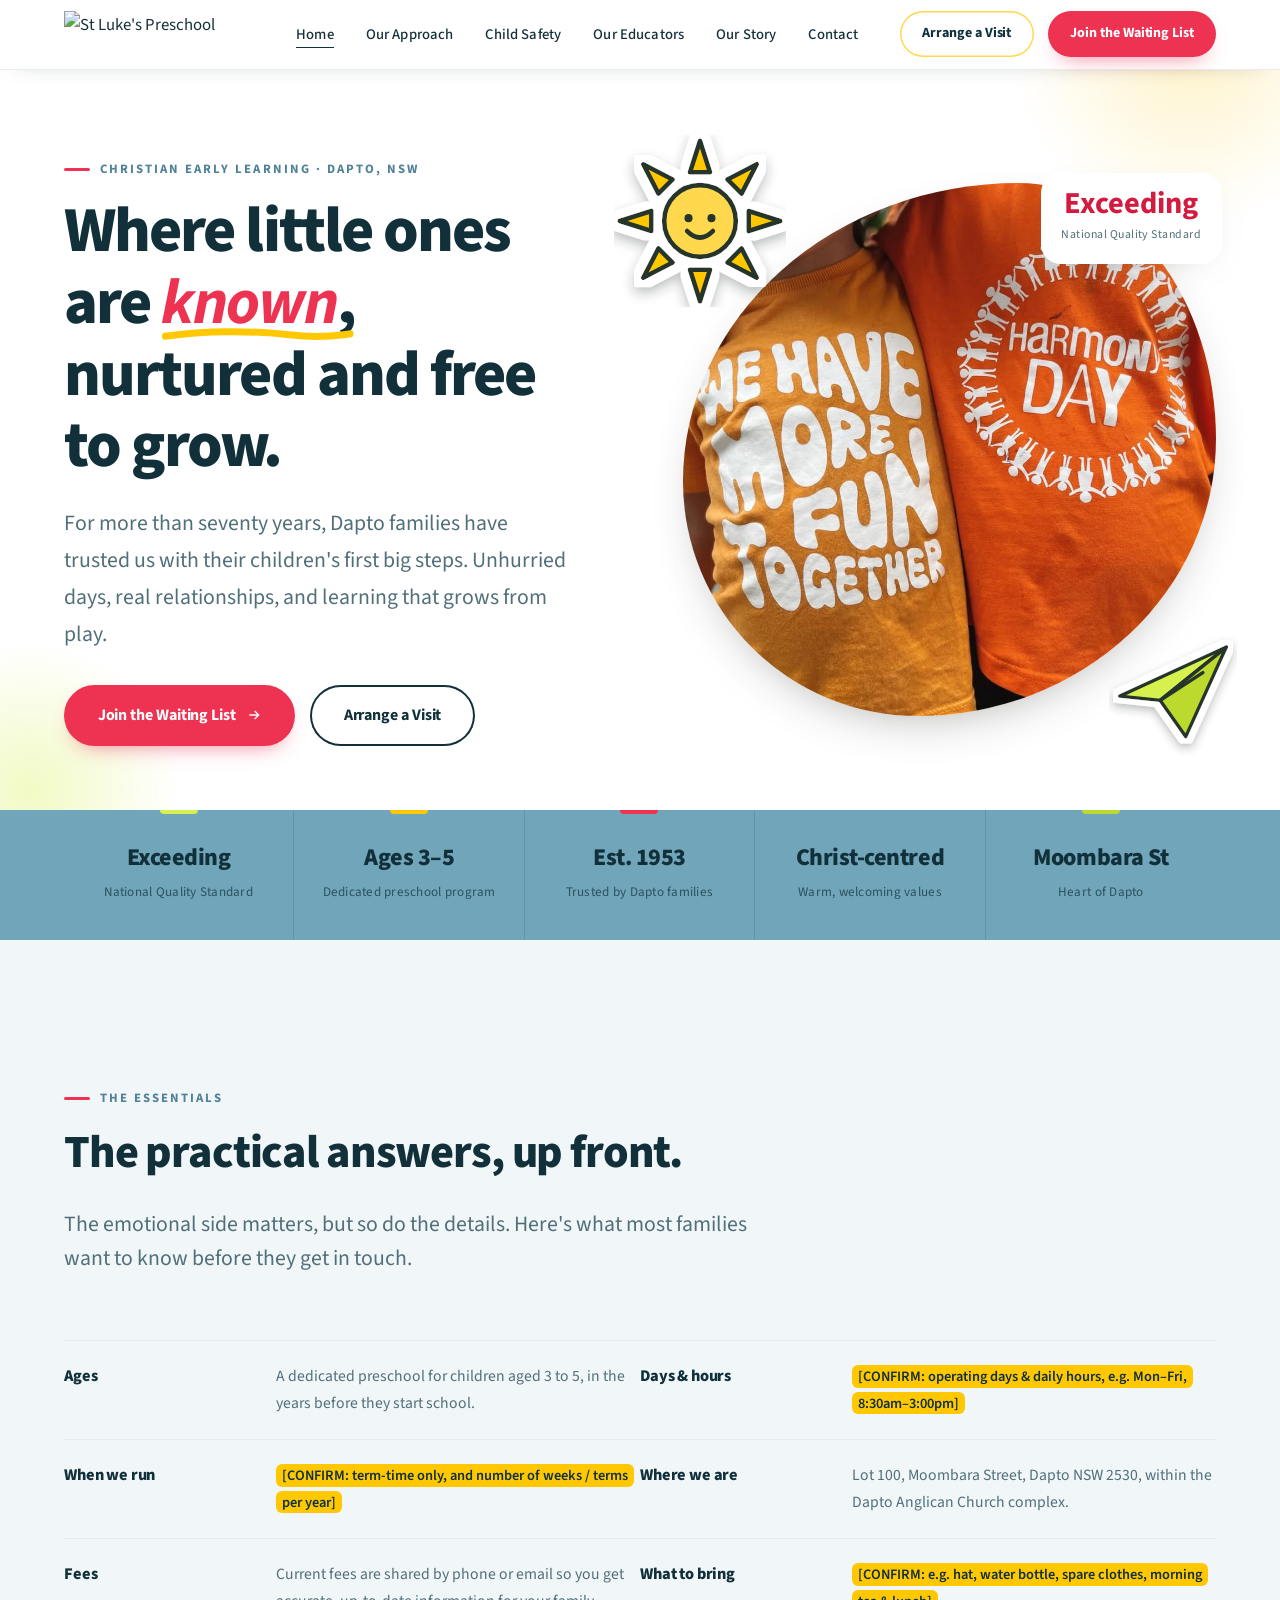
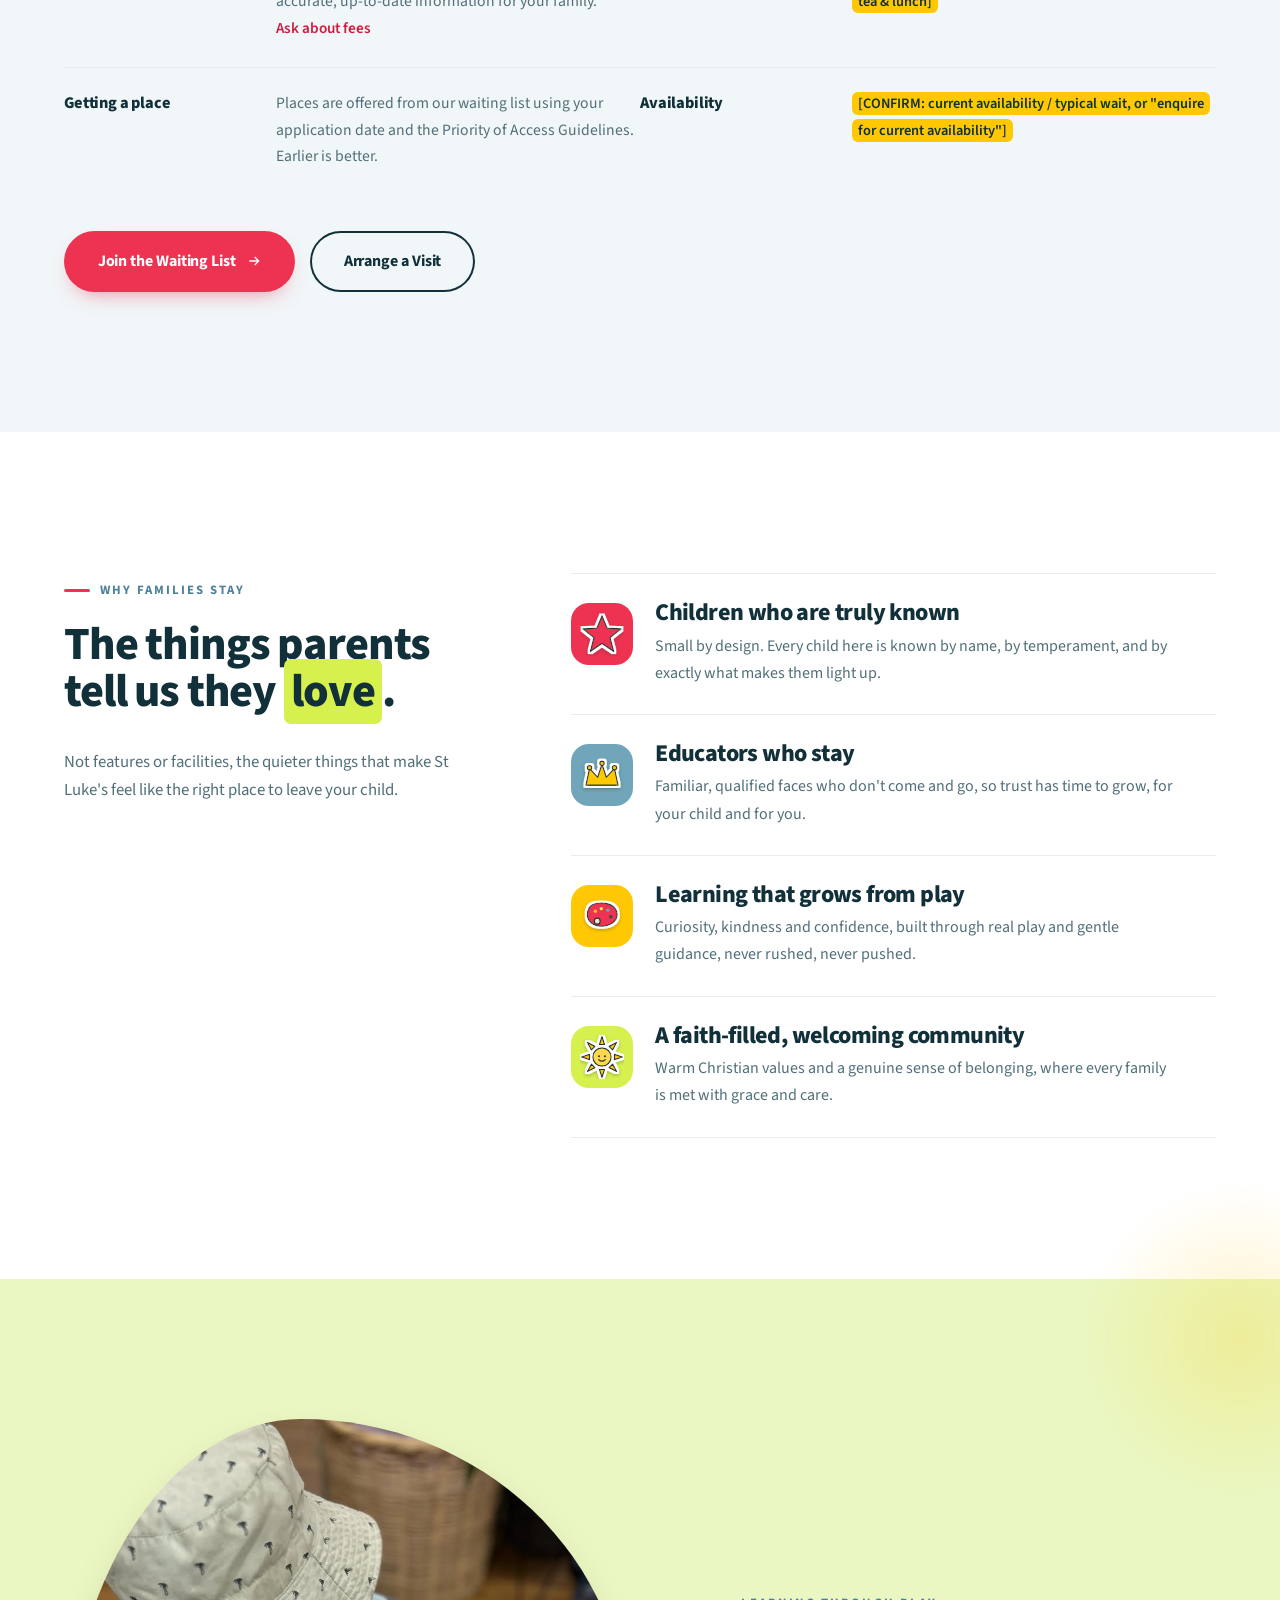
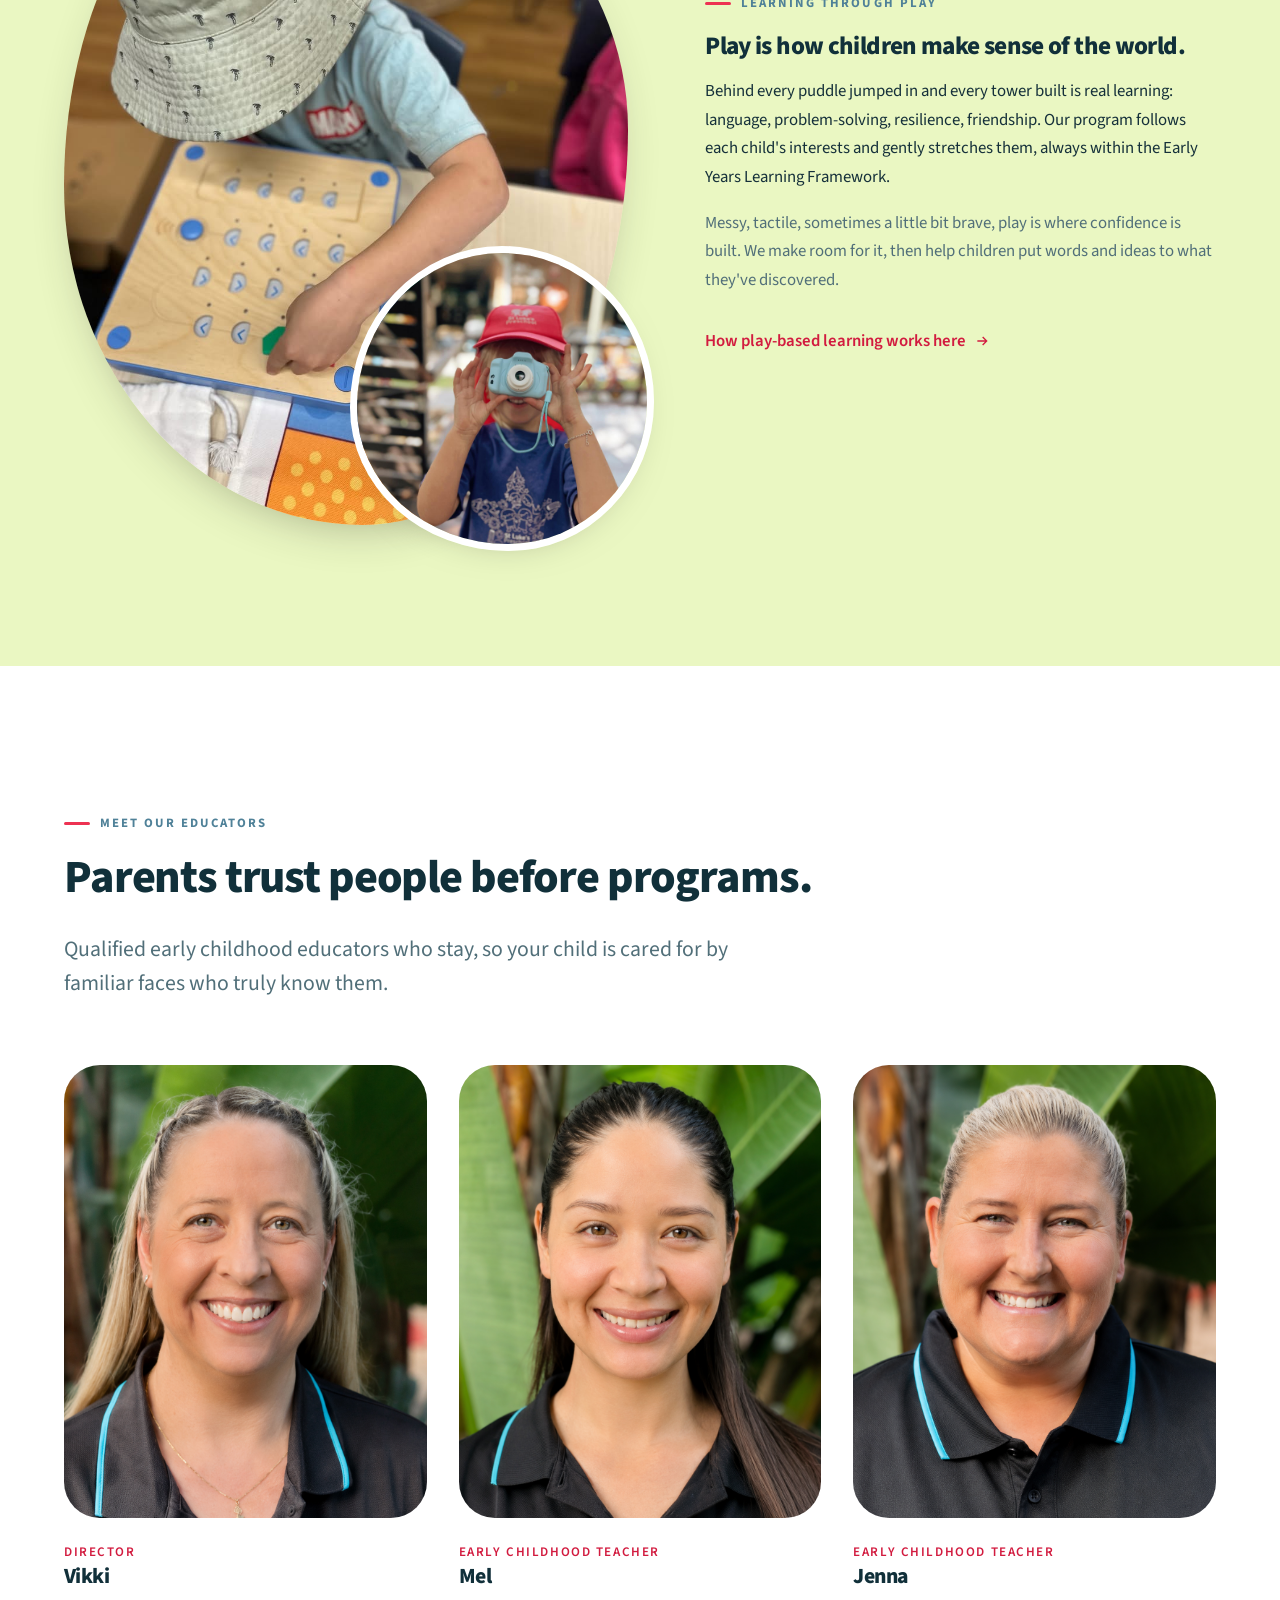
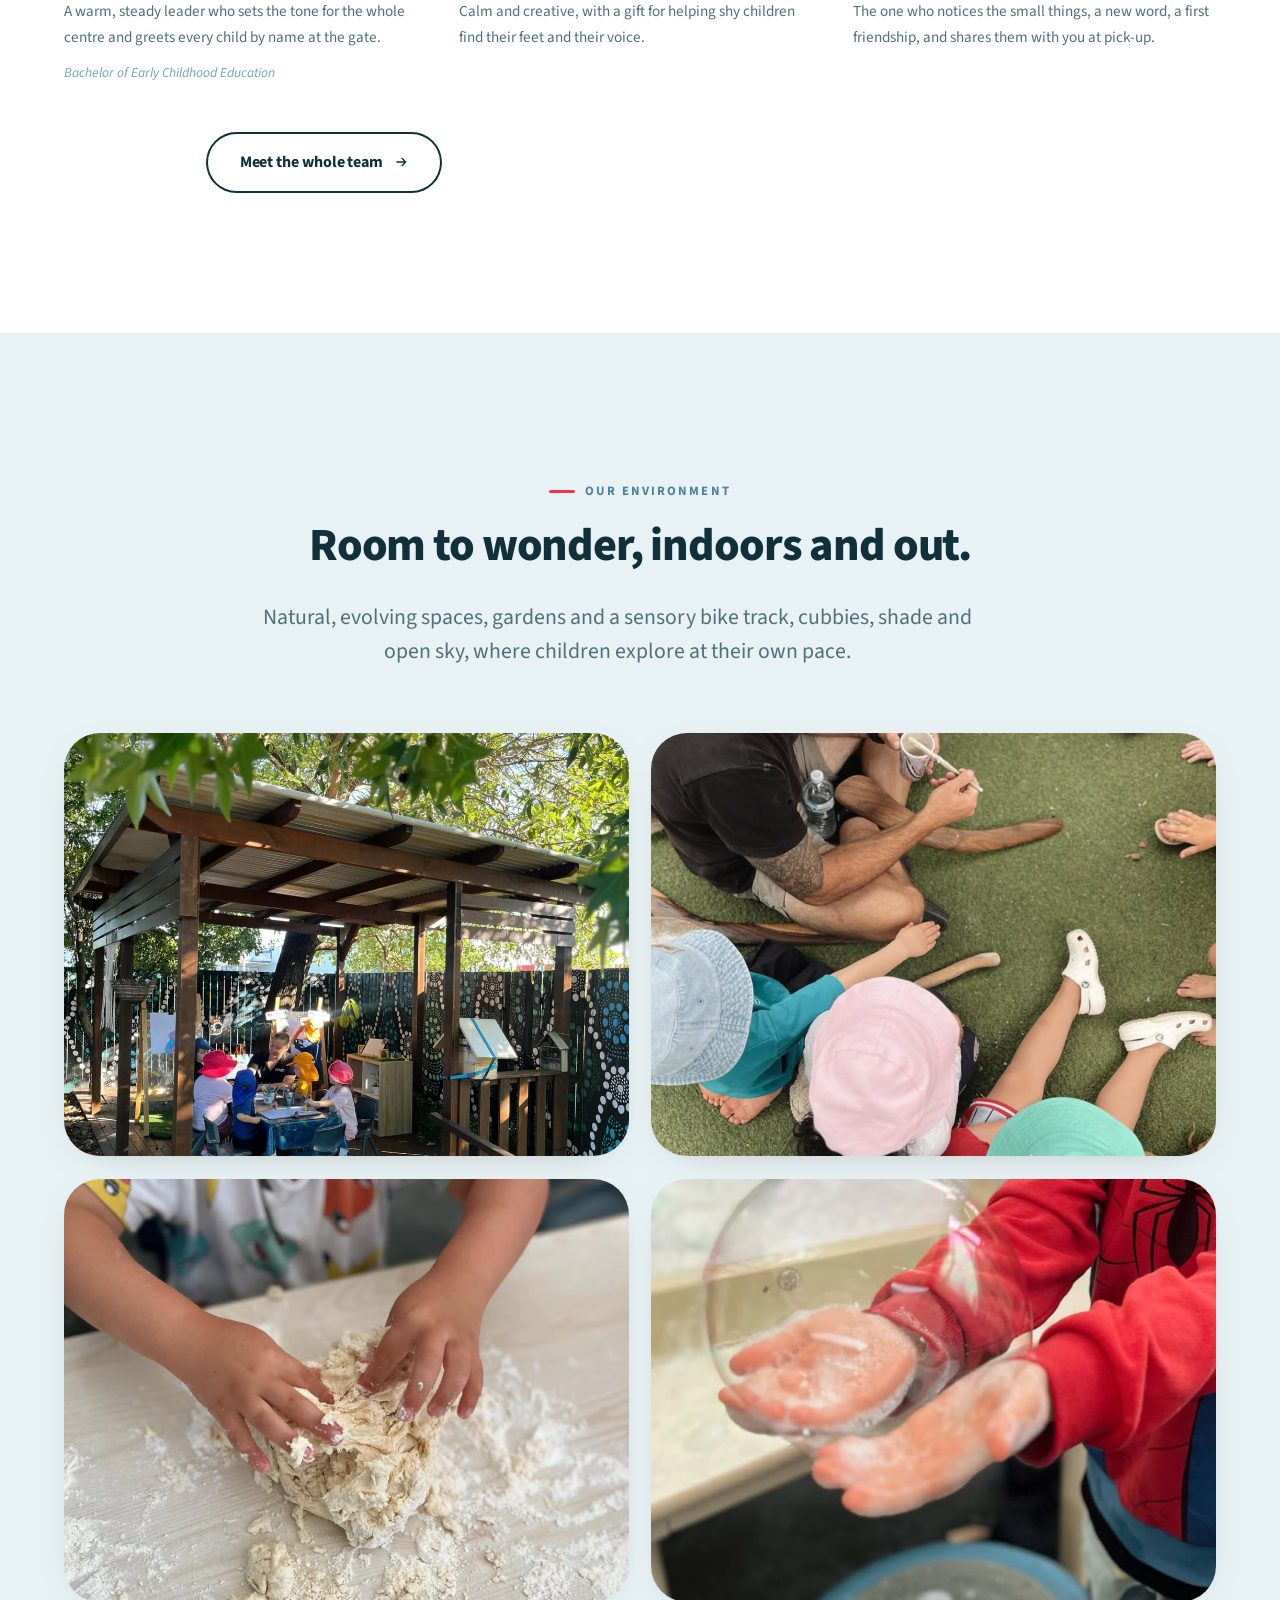
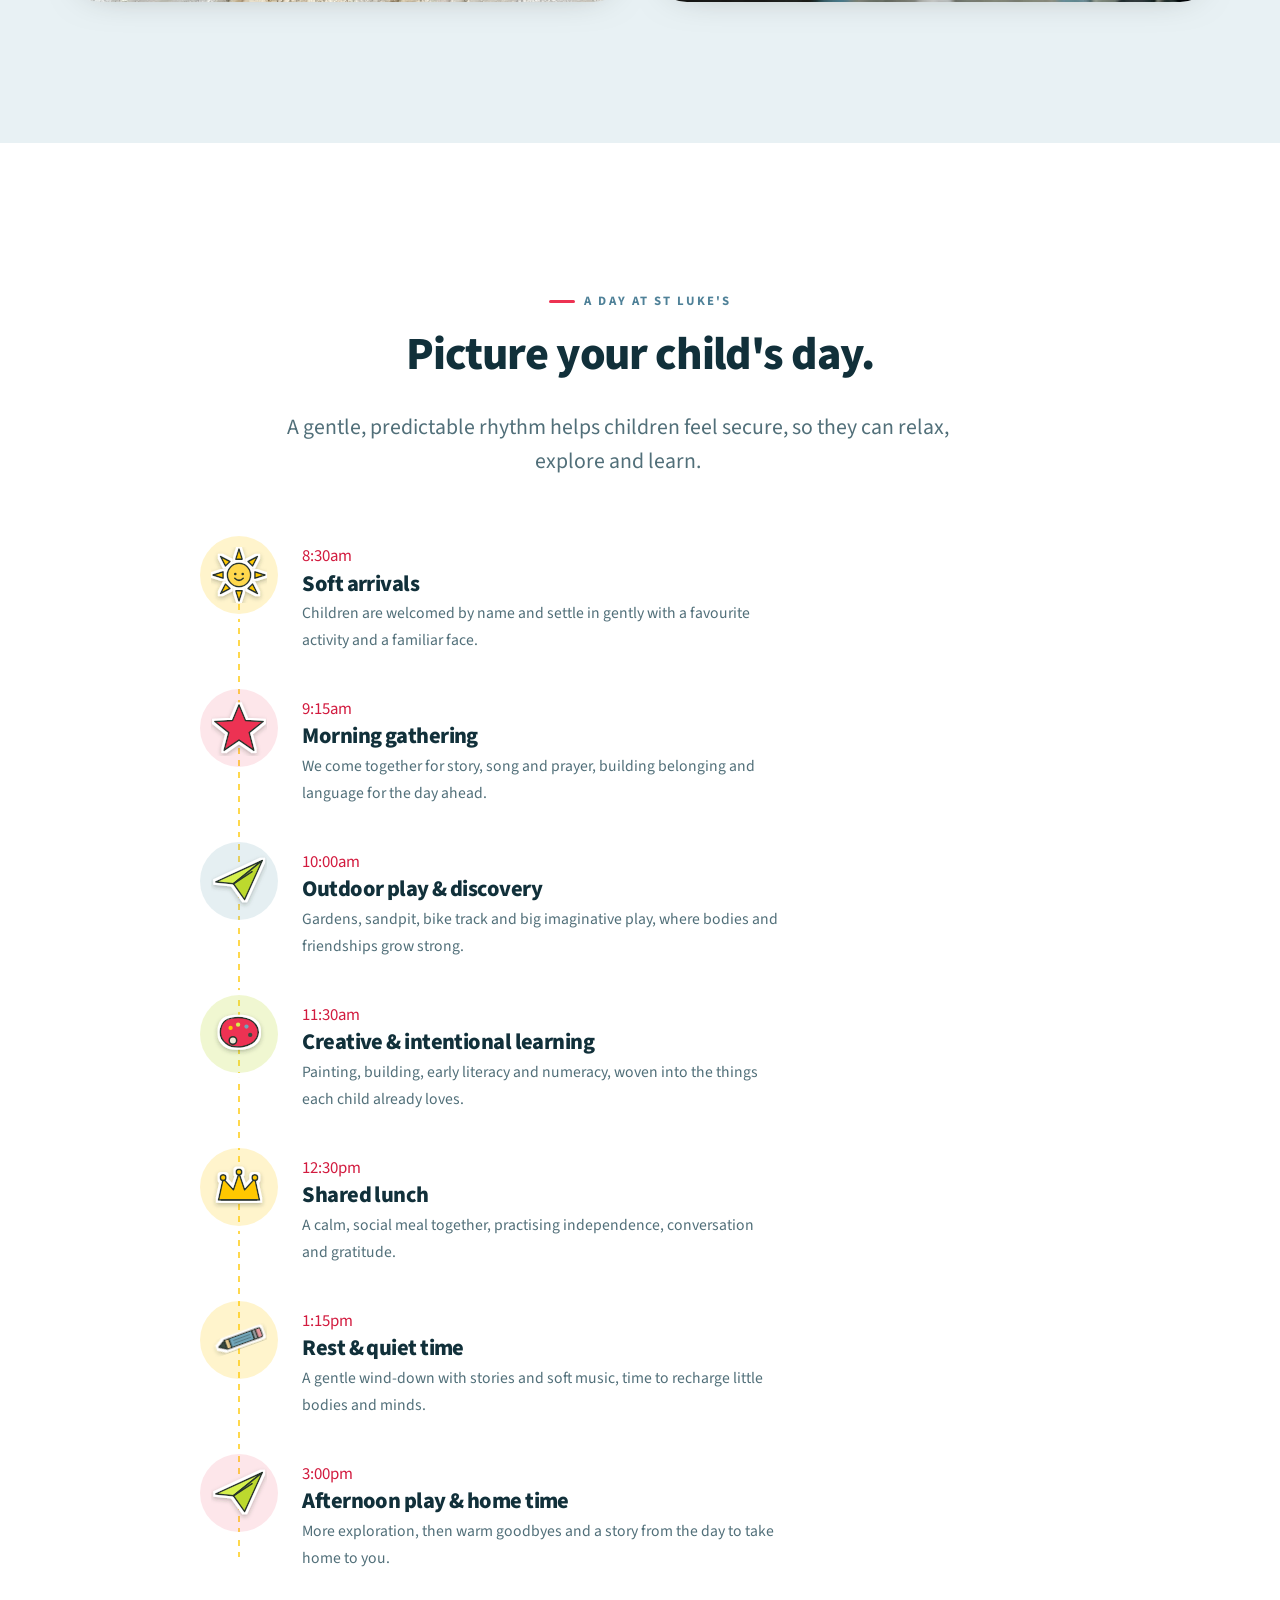
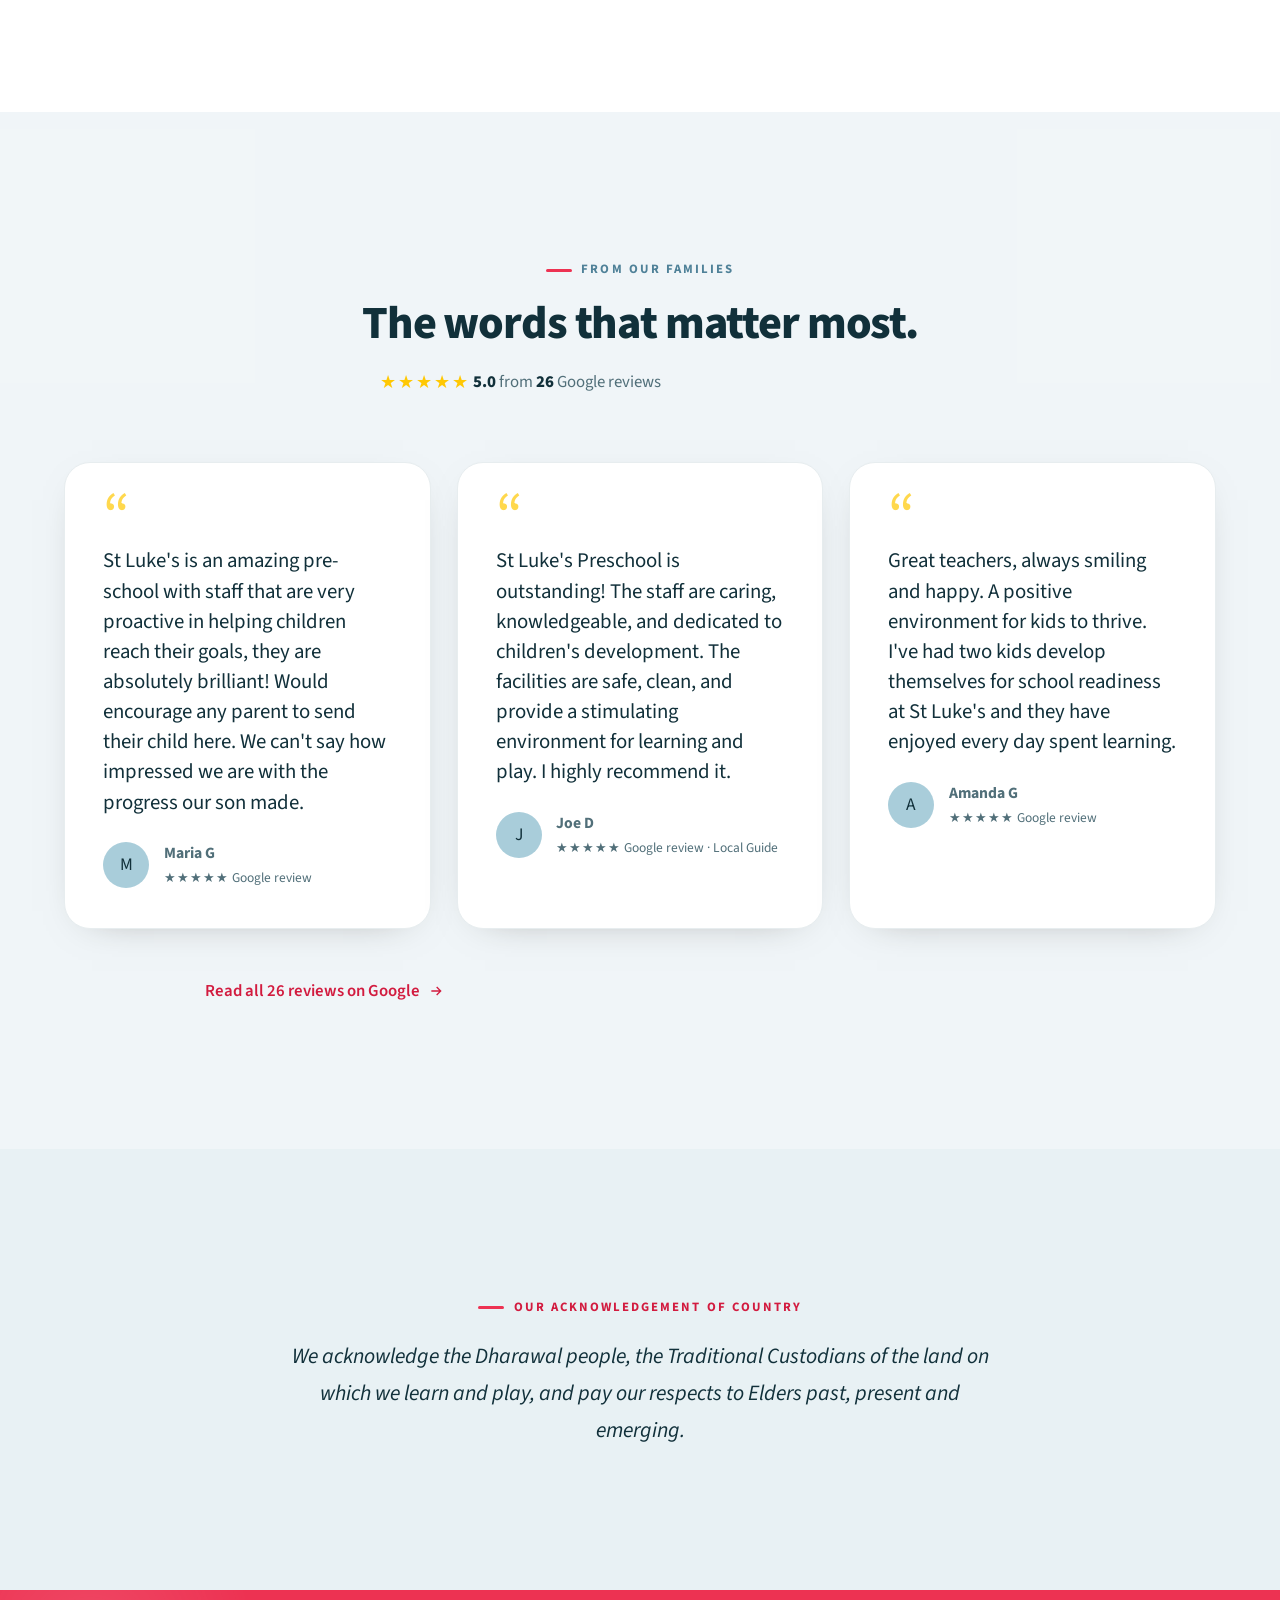
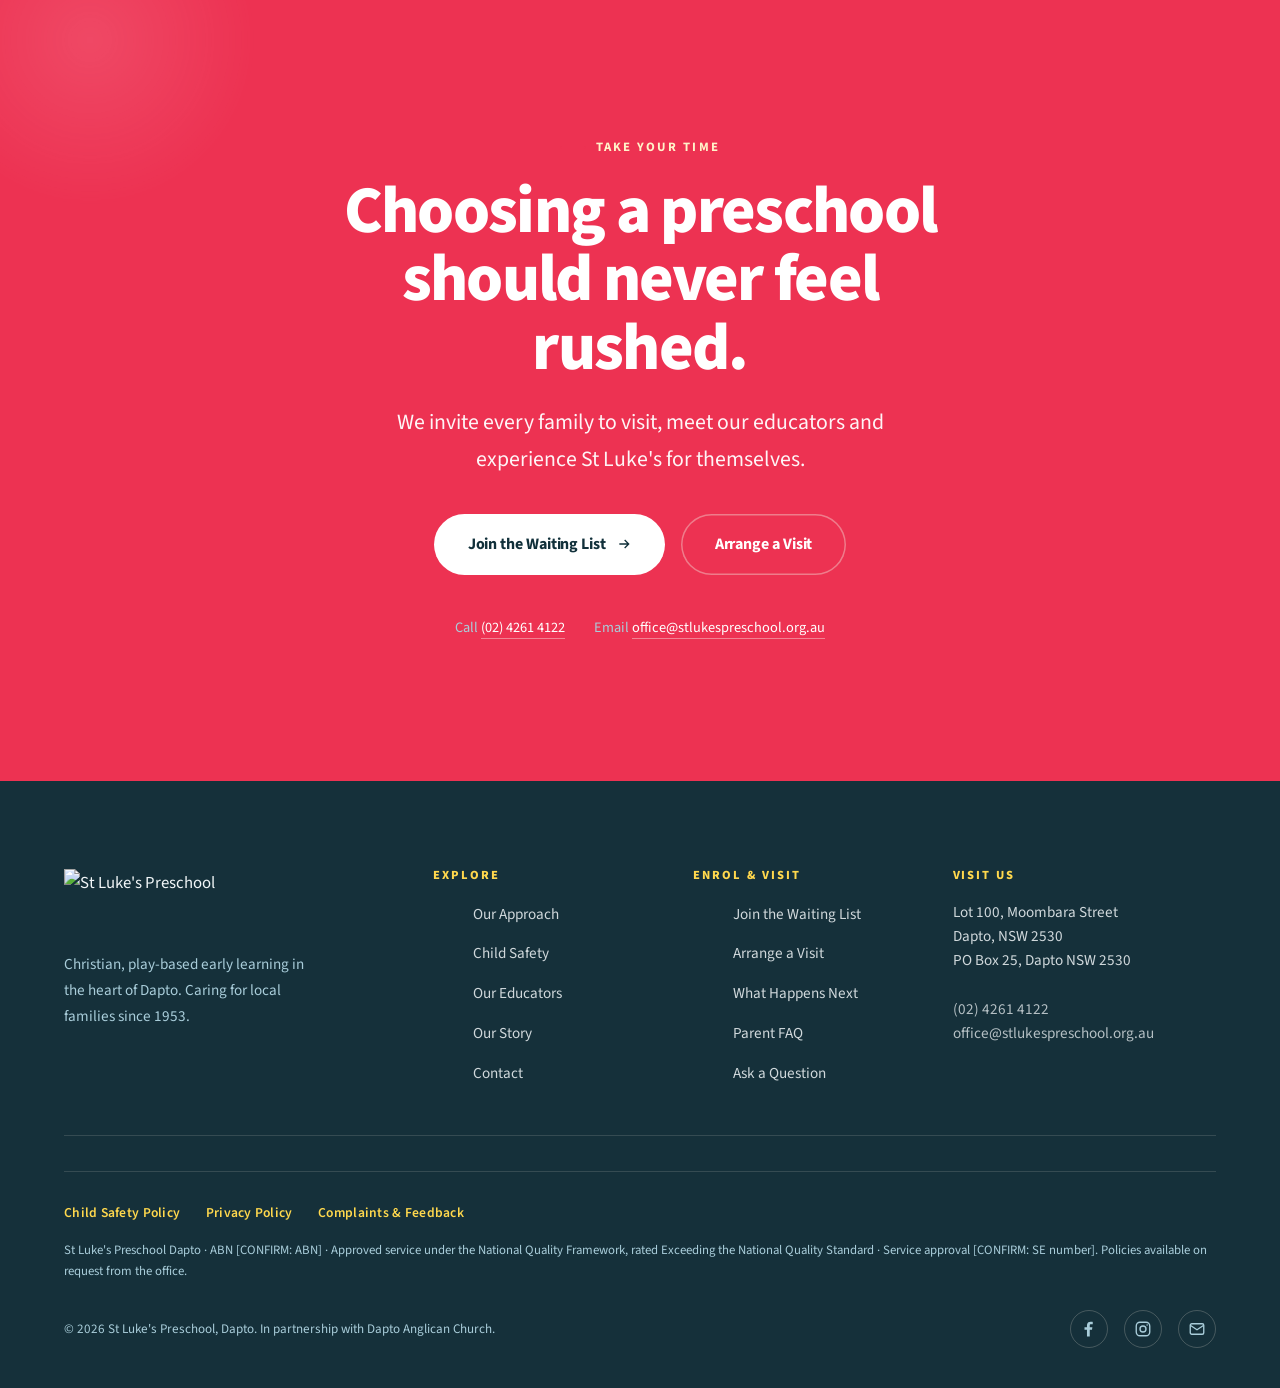
==== commit a5237242: "v2: Arrange a Visit pathway + visit.html; Essentials info; stronger Child Safety (policies/complaint" ====
--- a/index.html
+++ b/index.html
@@ -14,8 +14,8 @@
 <link rel="preconnect" href="https://fonts.googleapis.com">
 <link rel="preconnect" href="https://fonts.gstatic.com" crossorigin>
 <link rel="preconnect" href="https://images.squarespace-cdn.com">
-<link rel="stylesheet" href="assets/css/style.css?v=5">
-<link rel="stylesheet" href="assets/css/refined.css?v=5">
+<link rel="stylesheet" href="assets/css/style.css?v=6">
+<link rel="stylesheet" href="assets/css/refined.css?v=6">
 <script type="application/ld+json">
 {
   "@context": "https://schema.org",
@@ -51,7 +51,7 @@
       <li><a href="contact.html">Contact</a></li>
     </ul>
     <div class="nav__cta">
-      <a class="btn btn--outline-light" href="contact.html">Contact</a>
+      <a class="btn btn--outline-light" href="visit.html">Arrange a Visit</a>
       <a class="btn btn--timber" href="enrol.html">Join the Waiting List</a>
     </div>
     <button class="nav__toggle" aria-label="Open menu" aria-expanded="false"><span></span><span></span><span></span></button>
@@ -74,7 +74,7 @@
           <a class="btn btn--primary" href="enrol.html">Join the Waiting List
             <svg width="16" height="16" viewBox="0 0 24 24" fill="none" stroke="currentColor" stroke-width="2"><path d="M5 12h14M13 6l6 6-6 6"/></svg>
           </a>
-          <a class="btn btn--ghost" href="contact.html">Contact Us</a>
+          <a class="btn btn--ghost" href="visit.html">Arrange a Visit</a>
         </div>
       </div>
       <div class="hero-soft__media">
@@ -101,6 +101,32 @@
       <div class="trustbar__item"><strong>Est. 1953</strong><span>Trusted by Dapto families</span></div>
       <div class="trustbar__item"><strong>Christ-centred</strong><span>Warm, welcoming values</span></div>
       <div class="trustbar__item"><strong>Moombara St</strong><span>Heart of Dapto</span></div>
+    </div>
+  </div>
+</section>
+
+<!-- ============ THE ESSENTIALS (practical info, sooner) ============ -->
+<section class="section section--cream" id="essentials">
+  <div class="wrap">
+    <div class="section-head reveal">
+      <span class="eyebrow">The essentials</span>
+      <h2>The practical answers, up front.</h2>
+      <p class="lead mt-2">The emotional side matters, but so do the details. Here's what most families want to know before they get in touch.</p>
+    </div>
+    <dl class="essentials reveal">
+      <div class="essential"><dt>Ages</dt><dd>A dedicated preschool for children aged 3 to 5, in the years before they start school.</dd></div>
+      <div class="essential"><dt>Days &amp; hours</dt><dd><span class="confirm">[CONFIRM: operating days &amp; daily hours, e.g. Mon–Fri, 8:30am–3:00pm]</span></dd></div>
+      <div class="essential"><dt>When we run</dt><dd><span class="confirm">[CONFIRM: term-time only, and number of weeks / terms per year]</span></dd></div>
+      <div class="essential"><dt>Where we are</dt><dd>Lot 100, Moombara Street, Dapto NSW 2530, within the Dapto Anglican Church complex.</dd></div>
+      <div class="essential"><dt>Fees</dt><dd>Current fees are shared by phone or email so you get accurate, up-to-date information for your family. <a class="textlink" href="contact.html">Ask about fees</a></dd></div>
+      <div class="essential"><dt>What to bring</dt><dd><span class="confirm">[CONFIRM: e.g. hat, water bottle, spare clothes, morning tea &amp; lunch]</span></dd></div>
+      <div class="essential"><dt>Getting a place</dt><dd>Places are offered from our waiting list using your application date and the Priority of Access Guidelines. Earlier is better.</dd></div>
+      <div class="essential"><dt>Availability</dt><dd><span class="confirm">[CONFIRM: current availability / typical wait, or "enquire for current availability"]</span></dd></div>
+    </dl>
+    <div class="essentials__cta reveal">
+      <a class="btn btn--primary" href="enrol.html">Join the Waiting List
+        <svg width="16" height="16" viewBox="0 0 24 24" fill="none" stroke="currentColor" stroke-width="2"><path d="M5 12h14M13 6l6 6-6 6"/></svg></a>
+      <a class="btn btn--ghost" href="visit.html">Arrange a Visit</a>
     </div>
   </div>
 </section>
@@ -308,7 +334,7 @@
       <a class="btn btn--light" href="enrol.html">Join the Waiting List
         <svg width="16" height="16" viewBox="0 0 24 24" fill="none" stroke="currentColor" stroke-width="2"><path d="M5 12h14M13 6l6 6-6 6"/></svg>
       </a>
-      <a class="btn btn--outline-light" href="contact.html">Contact Us</a>
+      <a class="btn btn--outline-light" href="visit.html">Arrange a Visit</a>
     </div>
     <div class="cta-final__mini" style="justify-content:center">
       <span>Call <a href="tel:+61242614122">(02) 4261 4122</a></span>
@@ -322,7 +348,7 @@
 <div data-footer></div>
 
 <script src="assets/js/main.js"></script>
-<script src="assets/js/footer.js"></script>
-<script src="assets/js/stickers.js"></script>
+<script src="assets/js/footer.js?v=2"></script>
+<script src="assets/js/stickers.js?v=6"></script>
 </body>
 </html>
--- a/assets/css/style.css
+++ b/assets/css/style.css
@@ -541,3 +541,59 @@
 .skip-link { position:absolute; left:-999px; top:0; background:var(--forest-deep); color:#fff; padding:0.7rem 1.2rem; z-index:200; border-radius:0 0 8px 0; }
 .skip-link:focus { left:0; }
 :focus-visible { outline: 3px solid var(--sage); outline-offset: 3px; border-radius: 4px; }
+
+/* =====================================================================
+   v2 additions: essentials grid, FAQ accordion, confirm placeholders,
+   footer legal row. Built on existing tokens, no design change.
+   ===================================================================== */
+
+/* ---- The Essentials (practical info) ---- */
+.essentials { display: grid; grid-template-columns: repeat(2, 1fr); gap: 0; margin-top: 0.5rem; }
+.essential {
+  display: grid; grid-template-columns: 190px 1fr; gap: 1.4rem; align-items: baseline;
+  padding: 1.4rem 0; border-top: 1px solid var(--line);
+}
+.essential dt { font-family: var(--display); font-weight: 800; font-size: 1.02rem; color: var(--forest-deep); letter-spacing: -0.01em; }
+.essential dd { margin: 0; font-size: 0.98rem; color: var(--charcoal-soft); }
+.essential dd a { font-size: 0.95rem; }
+.essentials__cta { display: flex; flex-wrap: wrap; gap: 0.9rem; margin-top: 2.4rem; }
+@media (max-width: 860px) { .essentials { grid-template-columns: 1fr; } }
+@media (max-width: 480px) {
+  .essential { grid-template-columns: 1fr; gap: 0.3rem; }
+  .essentials__cta .btn { width: 100%; justify-content: center; }
+}
+
+/* ---- Confirm placeholders (must never ship silently) ---- */
+.confirm {
+  background: var(--yellow); color: var(--forest-deep); font-weight: 600;
+  padding: 0.05em 0.4em; border-radius: 6px; font-size: 0.92em;
+  box-decoration-break: clone; -webkit-box-decoration-break: clone;
+}
+
+/* ---- FAQ accordion (native details/summary) ---- */
+.faq { border-top: 1px solid var(--line); }
+.faq__item { border-bottom: 1px solid var(--line); }
+.faq__item summary {
+  list-style: none; cursor: pointer; padding: 1.3rem 3rem 1.3rem 0; position: relative;
+  font-family: var(--display); font-weight: 700; font-size: 1.18rem; color: var(--forest-deep);
+  letter-spacing: -0.01em; line-height: 1.3; transition: color 0.3s var(--ease);
+}
+.faq__item summary::-webkit-details-marker { display: none; }
+.faq__item summary:hover { color: var(--timber-deep); }
+.faq__item summary::after {
+  content: ''; position: absolute; right: 0.3rem; top: 1.55rem; width: 13px; height: 13px;
+  border-right: 2.5px solid var(--timber); border-bottom: 2.5px solid var(--timber);
+  transform: rotate(45deg); transition: transform 0.35s var(--ease);
+}
+.faq__item[open] summary::after { transform: rotate(-135deg); top: 1.75rem; }
+.faq__a { padding: 0 3rem 1.5rem 0; }
+.faq__a p { font-size: 1rem; color: var(--charcoal-soft); max-width: 68ch; }
+:focus-visible.faq__item summary, .faq__item summary:focus-visible { outline: 3px solid var(--sage); outline-offset: 3px; border-radius: 4px; }
+@media (max-width: 480px) { .faq__item summary { font-size: 1.05rem; padding-right: 2.4rem; } .faq__a { padding-right: 0; } }
+
+/* ---- Footer legal row ---- */
+.footer__legal { padding-top: 1.8rem; margin-top: 2.2rem; border-top: 1px solid rgba(243,236,224,0.14); }
+.footer__legal-links { display: flex; flex-wrap: wrap; gap: 1.6rem; margin-bottom: 1rem; }
+.footer__legal-links a { font-size: 0.85rem; color: var(--sand-deep); font-weight: 600; letter-spacing: 0.02em; transition: color 0.3s; }
+.footer__legal-links a:hover { color: var(--sand); }
+.footer__reg { font-size: 0.8rem; color: var(--sage-soft); line-height: 1.6; max-width: none; }
